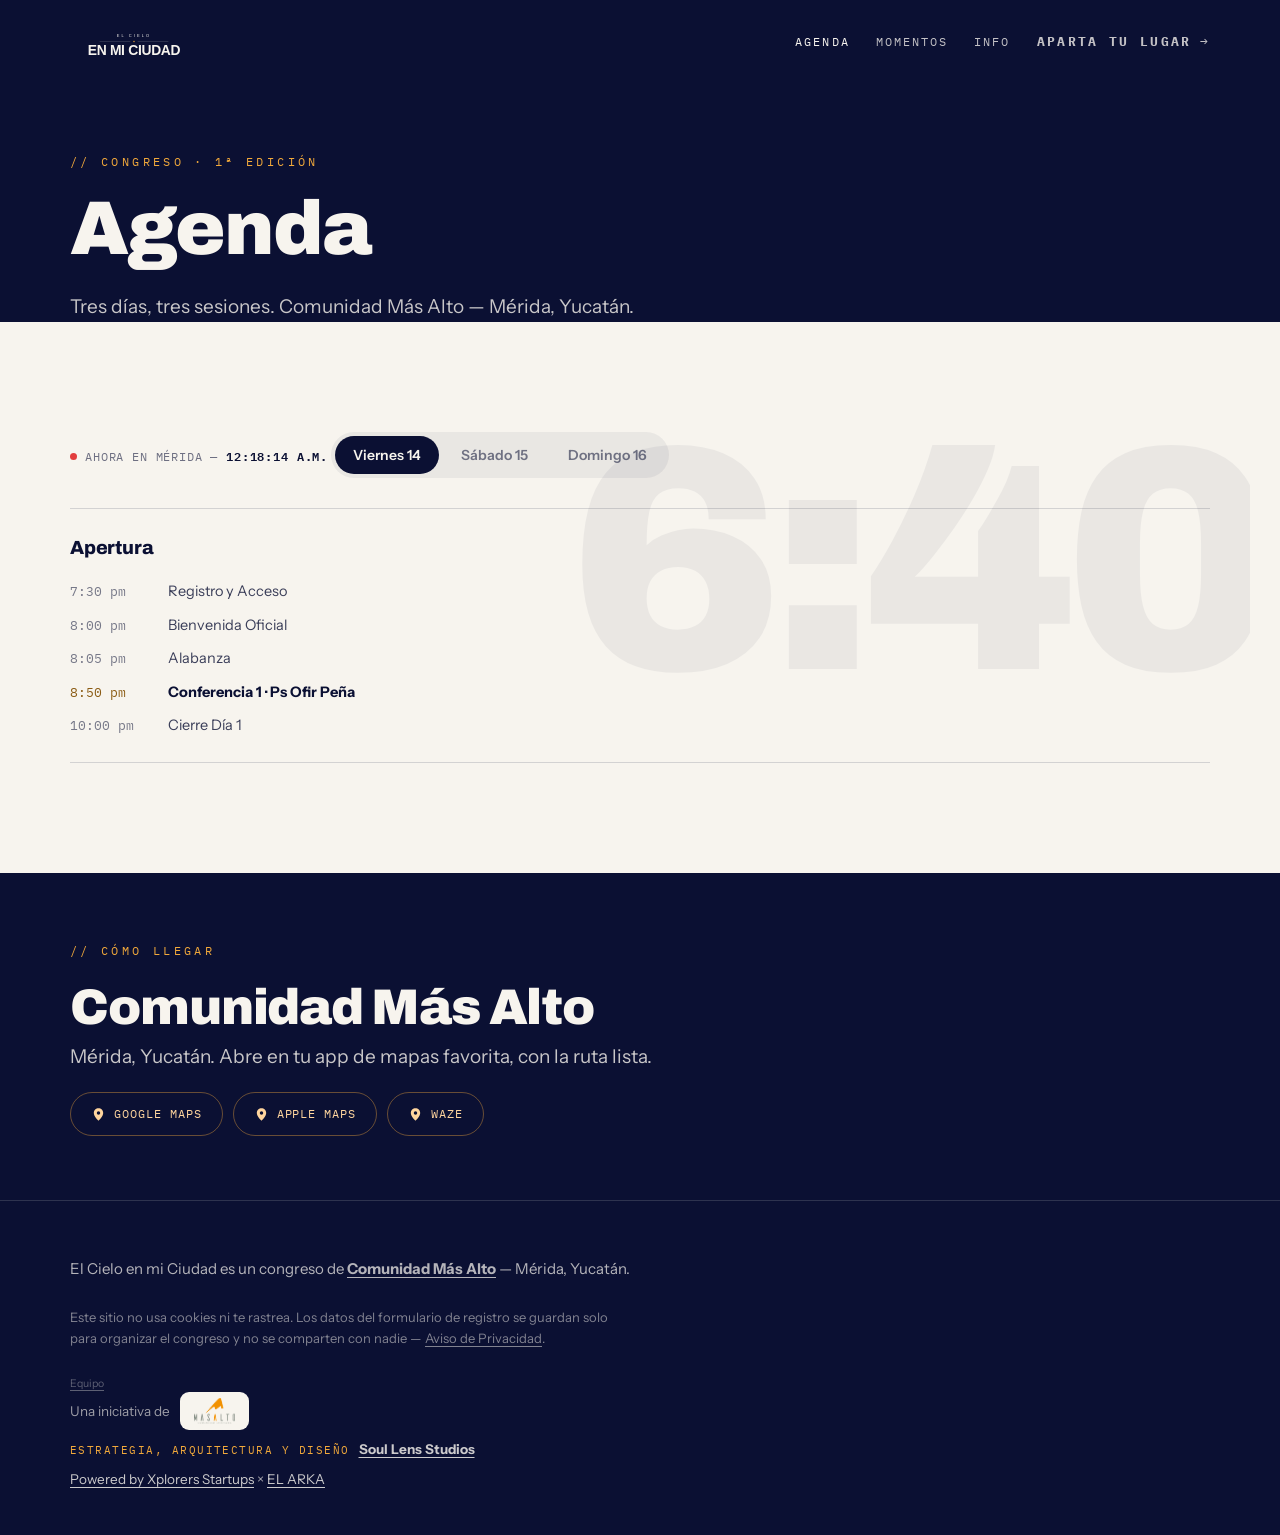
==== agenda.html @ c4571fd4 "Logo de Comunidad Más Alto: solo en el footer, una vez, más grande y sin texto redundante al lado (a" ====
<!doctype html>
<html lang="es">
<head>
  <meta charset="utf-8">
  <meta name="viewport" content="width=device-width, initial-scale=1">
  <title>Agenda — El Cielo en mi Ciudad · Comunidad Más Alto</title>
  <meta name="description" content="Programa completo del congreso: 14–16 de agosto de 2026, Comunidad Más Alto, Mérida, Yucatán.">
  <link rel="canonical" href="https://elcielo.comunidadmasalto.org/agenda.html">
  <meta name="theme-color" content="#0B1033">

  <meta property="og:type" content="website">
  <meta property="og:locale" content="es_MX">
  <meta property="og:site_name" content="El Cielo en mi Ciudad · Comunidad Más Alto">
  <meta property="og:title" content="Agenda — El Cielo en mi Ciudad">
  <meta property="og:description" content="Tres días, tres sesiones. 14–16 de agosto de 2026 · Comunidad Más Alto, Mérida, Yucatán.">
  <meta property="og:url" content="https://elcielo.comunidadmasalto.org/agenda.html">
  <meta property="og:image" content="https://elcielo.comunidadmasalto.org/assets/brand/og-cielo-2026.png">
  <meta property="og:image:width" content="1200">
  <meta property="og:image:height" content="630">
  <meta property="og:image:type" content="image/png">
  <meta property="og:image:alt" content="El Cielo en mi Ciudad — congreso. 14, 15 y 16 de agosto, Mérida, Yucatán.">
  <meta name="twitter:card" content="summary_large_image">

  <link rel="icon" href="assets/brand/favicon.svg" type="image/svg+xml">
  <link rel="icon" href="assets/brand/favicon-32.png" sizes="32x32">
  <link rel="apple-touch-icon" href="assets/brand/apple-touch-icon.png">
  <link rel="preconnect" href="https://fonts.googleapis.com">
  <link rel="preconnect" href="https://fonts.gstatic.com" crossorigin>
  <link href="https://fonts.googleapis.com/css2?family=Archivo:wght@800;900&family=Instrument+Sans:wght@400;500;600&family=IBM+Plex+Mono:wght@400;500&display=swap" rel="stylesheet">
  <link rel="stylesheet" href="assets/styles.css">
</head>
<body>
  <header class="top top-solid">
    <a class="top-logo" href="index.html" aria-label="El Cielo en mi Ciudad — inicio">
      <img src="assets/brand/logo-reducida-sin-descriptor.svg" alt="El Cielo en mi Ciudad">
    </a>
    <nav class="top-nav" aria-label="Navegación">
      <a href="agenda.html" aria-current="page">Agenda</a>
      <a href="momentos.html">Momentos</a>
      <a href="info.html">Info</a>
      <a class="lx-btn" href="index.html#registro" data-cta="nav">Aparta tu lugar</a>
    </nav>
  </header>

  <section class="lx-on-night page-head" aria-labelledby="agenda-t">
    <div class="lx-container">
      <span class="lx-kicker">// congreso · 1ª edición</span>
      <h1 id="agenda-t" class="lx-h1">Agenda</h1>
      <p class="lx-lead">Tres días, tres sesiones. Comunidad Más Alto — Mérida, Yucatán.</p>
    </div>
  </section>

  <section class="lx-on-bone" aria-label="Programa por día">
    <div class="lx-container lx-programa-wrap">
      <div class="lx-ghost" aria-hidden="true">6:40</div>

      <div class="lx-reloj-yuc" id="js-reloj" aria-live="polite">
        <span class="lx-reloj-punto" aria-hidden="true"></span>
        <span>Ahora en Mérida — <b id="js-reloj-hora">—:—</b></span>
      </div>

      <div class="lx-dias-tabs" role="tablist" aria-label="Elegir día">
        <button class="lx-dia-tab" id="js-tab-viernes" type="button" role="tab" aria-selected="true" aria-controls="js-panel-viernes" data-dia="viernes">
          Viernes 14<span class="lx-tab-vivo" id="js-tabvivo-viernes" hidden></span>
        </button>
        <button class="lx-dia-tab" id="js-tab-sabado" type="button" role="tab" aria-selected="false" aria-controls="js-panel-sabado" data-dia="sabado">
          Sábado 15<span class="lx-tab-vivo" id="js-tabvivo-sabado" hidden></span>
        </button>
        <button class="lx-dia-tab" id="js-tab-domingo" type="button" role="tab" aria-selected="false" aria-controls="js-panel-domingo" data-dia="domingo">
          Domingo 16<span class="lx-tab-vivo" id="js-tabvivo-domingo" hidden></span>
        </button>
      </div>

      <div class="lx-dia-panel" id="js-panel-viernes" data-dia-panel="viernes" role="tabpanel" aria-labelledby="js-tab-viernes">
        <div class="lx-bloque-dia">
          <div class="lx-bloque-head"><span class="lx-titulo">Apertura</span><span class="lx-clima" id="js-clima-viernes" hidden></span></div>
          <ul class="lx-itin">
            <li data-inicio="2026-08-14T19:30:00-06:00" data-fin="2026-08-14T20:00:00-06:00"><span class="lx-itin-hora">7:30 pm</span><span class="lx-itin-act">Registro y Acceso</span><span class="lx-en-vivo" hidden>en vivo</span></li>
            <li data-inicio="2026-08-14T20:00:00-06:00" data-fin="2026-08-14T20:05:00-06:00"><span class="lx-itin-hora">8:00 pm</span><span class="lx-itin-act">Bienvenida Oficial</span><span class="lx-en-vivo" hidden>en vivo</span></li>
            <li data-inicio="2026-08-14T20:05:00-06:00" data-fin="2026-08-14T20:50:00-06:00"><span class="lx-itin-hora">8:05 pm</span><span class="lx-itin-act">Alabanza</span><span class="lx-en-vivo" hidden>en vivo</span></li>
            <li class="is-conf" data-inicio="2026-08-14T20:50:00-06:00" data-fin="2026-08-14T22:00:00-06:00"><span class="lx-itin-hora">8:50 pm</span><span class="lx-itin-act">Conferencia 1 · Ps Ofir Peña</span><span class="lx-en-vivo" hidden>en vivo</span></li>
            <li data-inicio="2026-08-14T22:00:00-06:00" data-fin="2026-08-14T22:15:00-06:00"><span class="lx-itin-hora">10:00 pm</span><span class="lx-itin-act">Cierre Día 1</span><span class="lx-en-vivo" hidden>en vivo</span></li>
          </ul>
        </div>
      </div>

      <div class="lx-dia-panel" id="js-panel-sabado" data-dia-panel="sabado" role="tabpanel" aria-labelledby="js-tab-sabado" hidden>
        <div class="lx-bloque-dia">
          <div class="lx-bloque-head"><span class="lx-titulo">Sesión general</span><span class="lx-clima" id="js-clima-sabado" hidden></span></div>
          <ul class="lx-itin">
            <li data-inicio="2026-08-15T17:30:00-06:00" data-fin="2026-08-15T18:00:00-06:00"><span class="lx-itin-hora">5:30 pm</span><span class="lx-itin-act">Registro y Acceso</span><span class="lx-en-vivo" hidden>en vivo</span></li>
            <li data-inicio="2026-08-15T18:00:00-06:00" data-fin="2026-08-15T18:05:00-06:00"><span class="lx-itin-hora">6:00 pm</span><span class="lx-itin-act">Bienvenida</span><span class="lx-en-vivo" hidden>en vivo</span></li>
            <li data-inicio="2026-08-15T18:05:00-06:00" data-fin="2026-08-15T18:50:00-06:00"><span class="lx-itin-hora">6:05 pm</span><span class="lx-itin-act">Alabanza</span><span class="lx-en-vivo" hidden>en vivo</span></li>
            <li class="is-conf" data-inicio="2026-08-15T18:50:00-06:00" data-fin="2026-08-15T20:00:00-06:00"><span class="lx-itin-hora">6:50 pm</span><span class="lx-itin-act">Conferencia 2 · Ps Ofir Peña</span><span class="lx-en-vivo" hidden>en vivo</span></li>
            <li data-inicio="2026-08-15T20:00:00-06:00" data-fin="2026-08-15T20:15:00-06:00"><span class="lx-itin-hora">8:00 pm</span><span class="lx-itin-act">Cierre Día 2</span><span class="lx-en-vivo" hidden>en vivo</span></li>
          </ul>
        </div>
      </div>

      <div class="lx-dia-panel" id="js-panel-domingo" data-dia-panel="domingo" role="tabpanel" aria-labelledby="js-tab-domingo" hidden>
        <div class="lx-bloque-dia">
          <div class="lx-bloque-head"><span class="lx-titulo">Cierre — Reunión</span><span class="lx-clima" id="js-clima-domingo" hidden></span></div>
          <ul class="lx-itin">
            <li data-inicio="2026-08-16T10:30:00-06:00" data-fin="2026-08-16T11:00:00-06:00"><span class="lx-itin-hora">10:30 am</span><span class="lx-itin-act">Registro y Acceso</span><span class="lx-en-vivo" hidden>en vivo</span></li>
            <li data-inicio="2026-08-16T11:00:00-06:00" data-fin="2026-08-16T11:05:00-06:00"><span class="lx-itin-hora">11:00 am</span><span class="lx-itin-act">Bienvenida Oficial</span><span class="lx-en-vivo" hidden>en vivo</span></li>
            <li data-inicio="2026-08-16T11:05:00-06:00" data-fin="2026-08-16T11:50:00-06:00"><span class="lx-itin-hora">11:05 am</span><span class="lx-itin-act">Alabanza</span><span class="lx-en-vivo" hidden>en vivo</span></li>
            <li class="is-conf" data-inicio="2026-08-16T11:50:00-06:00" data-fin="2026-08-16T13:00:00-06:00"><span class="lx-itin-hora">11:50 am</span><span class="lx-itin-act">Conferencia 3 · Ps Ofir Peña</span><span class="lx-en-vivo" hidden>en vivo</span></li>
            <li data-inicio="2026-08-16T13:00:00-06:00" data-fin="2026-08-16T13:15:00-06:00"><span class="lx-itin-hora">1:00 pm</span><span class="lx-itin-act">Cierre Final</span><span class="lx-en-vivo" hidden>en vivo</span></li>
          </ul>
        </div>
      </div>
    </div>
  </section>

  <section class="lx-on-night" aria-label="Cómo llegar" style="padding-block:64px">
    <div class="lx-container">
      <span class="lx-kicker">// cómo llegar</span>
      <h2 class="lx-h2" style="margin-bottom:8px">Comunidad Más Alto</h2>
      <p class="lx-lead" style="margin-bottom:20px">Mérida, Yucatán. Abre en tu app de mapas favorita, con la ruta lista.</p>
      <div class="lx-mapas">
        <a class="lx-mapa-btn" href="https://www.google.com/maps/place/Comunidad+M%C3%A1s+Alto/@21.027526,-89.5794081,17z/data=!3m1!4b1!4m6!3m5!1s0x8f5677b06a7551c1:0xe9d4fba775ea49f6!8m2!3d21.027521!4d-89.5768332!16s%2Fg%2F11lryyxxhf" target="_blank" rel="noopener">
          <svg class="lx-mapa-ico" viewBox="0 0 24 24" fill="currentColor" aria-hidden="true"><path d="M12 2C7.86 2 4.5 5.36 4.5 9.5c0 5.5 7.5 12.5 7.5 12.5s7.5-7 7.5-12.5C19.5 5.36 16.14 2 12 2Zm0 10.25a2.75 2.75 0 1 1 0-5.5 2.75 2.75 0 0 1 0 5.5Z"/></svg>
          Google Maps
        </a>
        <a class="lx-mapa-btn" href="https://maps.apple.com/?ll=21.027521,-89.5768332&q=Comunidad%20M%C3%A1s%20Alto" target="_blank" rel="noopener">
          <svg class="lx-mapa-ico" viewBox="0 0 24 24" fill="currentColor" aria-hidden="true"><path d="M12 2C7.86 2 4.5 5.36 4.5 9.5c0 5.5 7.5 12.5 7.5 12.5s7.5-7 7.5-12.5C19.5 5.36 16.14 2 12 2Zm0 10.25a2.75 2.75 0 1 1 0-5.5 2.75 2.75 0 0 1 0 5.5Z"/></svg>
          Apple Maps
        </a>
        <a class="lx-mapa-btn" href="https://waze.com/ul?ll=21.027521,-89.5768332&navigate=yes" target="_blank" rel="noopener">
          <svg class="lx-mapa-ico" viewBox="0 0 24 24" fill="currentColor" aria-hidden="true"><path d="M12 2C7.86 2 4.5 5.36 4.5 9.5c0 5.5 7.5 12.5 7.5 12.5s7.5-7 7.5-12.5C19.5 5.36 16.14 2 12 2Zm0 10.25a2.75 2.75 0 1 1 0-5.5 2.75 2.75 0 0 1 0 5.5Z"/></svg>
          Waze
        </a>
      </div>
    </div>
  </section>

  <footer class="footer">
    <div class="lx-container">
      <p class="ministry">El Cielo en mi Ciudad es un congreso de <a href="https://comunidadmasalto.org/" target="_blank" rel="noopener"><strong>Comunidad Más Alto</strong></a> — Mérida, Yucatán.</p>
      <p class="privacy">Este sitio no usa cookies ni te rastrea. Los datos del formulario de registro se guardan solo para organizar el congreso y no se comparten con nadie — <a href="privacidad.html">Aviso de Privacidad</a>.</p>
      <p style="margin-top:8px;font-size:10.5px;opacity:.35"><a href="guion.html" style="color:inherit">Equipo</a></p>
      <div class="credits">
        <span class="lx-credit-cma">Una iniciativa de <a href="https://comunidadmasalto.org/" target="_blank" rel="noopener"><span class="lx-cma-chip"><img src="assets/brand/cma/masalto-logo-color.png" alt="Comunidad Más Alto"></span></a></span>
        <span><span class="design-label">Estrategia, Arquitectura y Diseño</span> <a href="https://soullensstudios.live/" target="_blank" rel="noopener"><strong>Soul Lens Studios</strong></a></span>
        <span><a href="https://xplorerstartups.ai/" target="_blank" rel="noopener">Powered by Xplorers Startups</a> × <a href="https://elarka.ong/" target="_blank" rel="noopener">EL ARKA</a></span>
      </div>
    </div>
  </footer>

  <script src="assets/config.js"></script>
  <script type="module" src="assets/main.js"></script>
  <script type="module" src="assets/agenda.js"></script>
</body>
</html>
---- assets/styles.css ----
/* ─────────────────────────────────────────────────────────────────────────────
   EL CIELO EN MI CIUDAD · sistema Amanecer v1.0 (Cielo Design System, 260801).
   Port estático 1:1 de la landing editorial aprobada (Ship #3 del motor):
   mismos tokens, misma composición, cero dependencias.
   noche #0B1033 · soporte #1A2158 · ámbar #F2A93B · realce #FFD59E ·
   ámbar-texto-sobre-claro #8A5A12 (AA) · hueso #F7F4EE.
   ───────────────────────────────────────────────────────────────────────────── */
:root {
  --lx-night: #0B1033;
  --lx-mid: #1A2158;
  --lx-amber: #F2A93B;
  --lx-amber-light: #FFD59E;
  --lx-amber-dark: #8A5A12;
  --lx-bone: #F7F4EE;
  --grad-hero: linear-gradient(180deg, #0B1033 0%, #1A2158 42%, #7B3E52 74%, #F2A93B 100%);

  --lx-border-dark: color-mix(in srgb, var(--lx-bone) 15%, transparent);
  --lx-border-dark-soft: color-mix(in srgb, var(--lx-bone) 8%, transparent);
  --lx-border-light: color-mix(in srgb, var(--lx-night) 15%, transparent);

  --font-display: "Archivo", system-ui, sans-serif;
  --font-body: "Instrument Sans", system-ui, sans-serif;
  --font-marker: "IBM Plex Mono", monospace;

  --r: 12px; --r-lg: 20px; --r-pill: 999px;
  --lx-ease: cubic-bezier(.22, 1, .36, 1);
  --lx-container: 1220px;
}

* { box-sizing: border-box; }
html { -webkit-text-size-adjust: 100%; scroll-behavior: smooth; }
body {
  margin: 0;
  background: var(--lx-night);
  color: var(--lx-bone);
  font-family: var(--font-body);
  font-size: 1rem;
  line-height: 1.62;
  -webkit-font-smoothing: antialiased;
  overflow-x: clip; /* la cifra fantasma se sale a propósito */
}
a { color: inherit; text-underline-offset: 3px; }
p { max-width: 60ch; margin: 0; }
img { max-width: 100%; }
:focus-visible { outline: 2px solid var(--lx-amber-light); outline-offset: 3px; border-radius: 6px; }
.tabular { font-variant-numeric: tabular-nums; font-feature-settings: "tnum" 1; }

.lx-container { max-width: var(--lx-container); margin-inline: auto; padding-inline: 40px; }
@media (max-width: 720px) { .lx-container { padding-inline: 22px; } }

section { position: relative; padding-block: 110px; }
@media (max-width: 720px) { section { padding-block: 72px; } }
.lx-on-night { background: var(--lx-night); }
.lx-on-mid { background: var(--lx-mid); }
.lx-on-bone { background: var(--lx-bone); color: var(--lx-night); }
.lx-on-grad { background: var(--grad-hero); color: var(--lx-bone); }
.lx-seam { height: 1px; background: var(--lx-border-dark); }

/* ── voz señal (kicker mono) — 3 niveles tipográficos por pieza, máximo ── */
.lx-kicker {
  display: inline-block; margin: 0 0 22px;
  font-family: var(--font-marker); font-size: 12px; letter-spacing: .28em;
  text-transform: uppercase; color: var(--lx-amber);
}
.lx-on-bone .lx-kicker { color: var(--lx-amber-dark); }

.lx-h1 {
  margin: 0 0 26px; font-family: var(--font-display); font-weight: 900;
  font-size: clamp(48px, 10vw, 108px); line-height: .95; letter-spacing: -.03em; text-wrap: balance;
}
.lx-h2 {
  margin: 0 0 20px; font-family: var(--font-display); font-weight: 900;
  font-size: clamp(30px, 4.6vw, 50px); line-height: 1.03; letter-spacing: -.022em; text-wrap: balance;
}
.lx-h3 {
  margin: 0; font-family: var(--font-display); font-weight: 800;
  font-size: clamp(19px, 2.2vw, 24px); line-height: 1.2; letter-spacing: -.01em;
}
.lx-lead { font-size: clamp(16.5px, 1.8vw, 19px); color: color-mix(in srgb, var(--lx-bone) 80%, transparent); max-width: 50ch; }
.lx-on-bone .lx-lead { color: color-mix(in srgb, var(--lx-night) 72%, transparent); }

/* ── llamados a la acción: link editorial, nunca botón-caja de plantilla ── */
.lx-btn {
  display: inline-flex; align-items: baseline; gap: 8px;
  padding: 2px 0; background: none; border: none; border-radius: 0;
  color: var(--lx-amber);
  font-family: var(--font-display); font-weight: 800; font-size: 16.5px; letter-spacing: -.005em;
  text-decoration: none; cursor: pointer;
  background-image: linear-gradient(var(--lx-amber), var(--lx-amber));
  background-position: 0 100%; background-repeat: no-repeat; background-size: 0% 1px;
  transition: background-size .3s var(--lx-ease), color .3s var(--lx-ease), gap .3s var(--lx-ease);
}
.lx-btn::after { content: "→"; font-weight: 400; transition: transform .3s var(--lx-ease); }
.lx-btn:hover { background-size: 100% 1px; gap: 12px; }
.lx-btn:hover::after { transform: translateX(2px); }
.lx-btn:active { opacity: .8; }
.lx-btn-ghost {
  color: color-mix(in srgb, var(--lx-bone) 82%, transparent);
  background-image: linear-gradient(var(--lx-bone), var(--lx-bone));
}
.lx-btn-ghost::after { content: none; }
.lx-btn-ghost:hover { color: var(--lx-bone); gap: 8px; }
.lx-on-bone .lx-btn-ghost { color: color-mix(in srgb, var(--lx-night) 78%, transparent); background-image: linear-gradient(var(--lx-night), var(--lx-night)); }
.lx-on-bone .lx-btn-ghost:hover { color: var(--lx-night); }

.lx-maplink {
  display: inline-flex; align-items: baseline; gap: 6px; margin-left: 4px;
  font-family: var(--font-marker); font-weight: 500; font-size: 12.5px; letter-spacing: .06em;
  color: var(--lx-amber-dark); text-decoration: none;
  background-image: linear-gradient(var(--lx-amber-dark), var(--lx-amber-dark));
  background-position: 0 100%; background-repeat: no-repeat; background-size: 0% 1px;
  transition: background-size .3s var(--lx-ease);
}
.lx-maplink:hover { background-size: 100% 1px; }

/* ── header de navegación (sitio multipágina estático) ── */
.top {
  position: absolute; top: 0; left: 0; right: 0; z-index: 10;
  display: flex; align-items: center; justify-content: space-between; gap: 18px;
  max-width: var(--lx-container); margin-inline: auto;
  padding: 22px 40px 0;
}
@media (max-width: 720px) { .top { padding: 18px 22px 0; } }
.top-logo img { height: 40px; width: auto; display: block; }
.top-nav { display: flex; align-items: center; gap: 26px; }
.top-nav a {
  font-family: var(--font-marker); font-size: 11.5px; letter-spacing: .18em;
  text-transform: uppercase; text-decoration: none;
  color: color-mix(in srgb, var(--lx-bone) 78%, transparent);
}
.top-nav a:hover, .top-nav a[aria-current="page"] { color: var(--lx-bone); }
.top-nav .lx-btn { font-size: 13px; }
@media (max-width: 720px) { .top-nav a:not(.lx-btn) { display: none; } }
.top-solid { position: static; padding-top: 22px; padding-bottom: 22px; background: var(--lx-night); }

/* ── HERO: cine sobre el gradiente Amanecer — el video entra cuando está listo,
   el gradiente es el primer fotograma. Cifra fantasma + horizonte con los datos. ── */
.lx-hero { padding-top: 150px; padding-bottom: 0; overflow: hidden; }
/* La congregación en adoración es el fondo REAL del hero: se ve siempre,
   con o sin movimiento reducido. El video es una capa de más encima —
   quien pidió menos movimiento pierde el adorno, nunca la imagen. */
.lx-hero-media {
  position: absolute; inset: 0; z-index: 0; pointer-events: none;
  /* Velo propio: la congregación entra como SILUETA, no como fotografía.
     Nadie debe quedar reconocible y el titular manda sobre la imagen.
     El encuadre corre a la izquierda para dejar fuera el equipo de foto. */
  background:
    linear-gradient(180deg,
      color-mix(in srgb, var(--lx-night) 74%, transparent) 0%,
      color-mix(in srgb, var(--lx-night) 60%, transparent) 42%,
      color-mix(in srgb, var(--lx-night) 68%, transparent) 72%,
      color-mix(in srgb, var(--lx-night) 88%, transparent) 100%),
    url("fotos/007-congregacion-en-adoracion.webp") 8% 42% / cover no-repeat;
}
.lx-hero-media video { opacity: 0; transition: opacity 1.8s var(--lx-ease); }
.lx-hero-media.lx-listo video { opacity: 1; }

/* Reutilizable: la congregación como textura de fondo — SIEMPRE en silueta,
   nunca rostro reconocible. Mismo archivo que el hero, otro recorte, para
   que "Aparta tu lugar" y el kiosko del countdown no se sientan huérfanos
   de imagen sobre índigo plano. El velo es más fuerte que el del hero
   porque aquí hay texto de conversión y, en el kiosko, cifras enormes que
   se leen a distancia — la foto es atmósfera, nunca puede competir. */
.lx-fondo-comunidad { position: relative; isolation: isolate; }
.lx-fondo-comunidad::before {
  content: ""; position: absolute; inset: 0; z-index: -1;
  background:
    linear-gradient(180deg,
      color-mix(in srgb, var(--lx-night) 88%, transparent) 0%,
      color-mix(in srgb, var(--lx-night) 80%, transparent) 45%,
      color-mix(in srgb, var(--lx-night) 90%, transparent) 100%),
    url("fotos/016-encuentro-al-aire-libre.webp") 50% 25% / cover no-repeat;
}
.lx-hero-media video { width: 100%; height: 100%; object-fit: cover; display: block; }
.lx-hero-media::after {
  content: ""; position: absolute; inset: 0;
  background:
    linear-gradient(180deg,
      color-mix(in srgb, var(--lx-night) 58%, transparent) 0%,
      color-mix(in srgb, var(--lx-night) 22%, transparent) 34%,
      color-mix(in srgb, var(--lx-night) 30%, transparent) 62%,
      color-mix(in srgb, var(--lx-night) 78%, transparent) 100%),
    linear-gradient(100deg, color-mix(in srgb, var(--lx-night) 42%, transparent), transparent 58%);
}
.lx-hero-inner { position: relative; z-index: 1; }
.lx-hero .lx-horizon { z-index: 1; }

/* la entrada — un amanecer: cada elemento aclara en su turno (CSS puro, sin JS) */
@keyframes lx-alba {
  from { opacity: 0; transform: translateY(16px); filter: blur(6px); }
  to { opacity: 1; transform: none; filter: blur(0); }
}
.lx-hero .lx-kicker { animation: lx-alba .9s var(--lx-ease) .15s both; }
.lx-hero .lx-t1 { animation: lx-alba 1s var(--lx-ease) .3s both; }
.lx-hero .lx-t2 { animation: lx-alba 1s var(--lx-ease) .46s both; }
.lx-hero .lx-lead { animation: lx-alba 1s var(--lx-ease) .64s both; }
.lx-hero .lx-cta-row { animation: lx-alba 1s var(--lx-ease) .8s both; }
@keyframes lx-ghost-alba { from { opacity: 0; } to { opacity: .055; } }
@keyframes lx-ghost-deriva { from { transform: translateY(0); } to { transform: translateY(-16px); } }
.lx-hero .lx-ghost {
  animation:
    lx-ghost-alba 2.4s var(--lx-ease) .5s both,
    lx-ghost-deriva 26s ease-in-out 3s infinite alternate;
}
@keyframes lx-linea { from { transform: scaleX(0); } to { transform: scaleX(1); } }
.lx-hero .lx-line { transform-origin: left; animation: lx-linea 1.5s var(--lx-ease) .95s both; }
.lx-hero .lx-pt { animation: lx-alba .9s var(--lx-ease) both; }
.lx-hero .lx-pt:nth-child(1) { animation-delay: 1.2s; }
.lx-hero .lx-pt:nth-child(2) { animation-delay: 1.36s; }
.lx-hero .lx-pt:nth-child(3) { animation-delay: 1.52s; }
.lx-hero .lx-pt::before { animation-delay: 1.5s; }
.lx-hero .lx-pt:nth-child(2)::before { animation-delay: 1.66s; }
.lx-hero .lx-pt:nth-child(3)::before { animation-delay: 1.82s; }
.lx-ghost {
  position: absolute; right: -2vw; top: -4vw; z-index: 0;
  font-family: var(--font-display); font-weight: 900;
  font-size: clamp(180px, 32vw, 460px); line-height: 1; letter-spacing: -.04em;
  color: var(--lx-bone); opacity: .055; pointer-events: none; user-select: none;
}
.lx-hero .lx-h1, .lx-hero .lx-lead, .lx-hero .lx-cta-row, .lx-hero .lx-kicker { position: relative; z-index: 1; }
.lx-t1 { display: block; color: var(--lx-bone); }
.lx-t2 { display: block; color: var(--lx-amber-light); }
.lx-hero .lx-lead { margin-bottom: 64px; }
.lx-cta-row { display: flex; gap: 16px; flex-wrap: wrap; margin-bottom: 56px; }

.lx-horizon { position: relative; padding-bottom: 64px; }
.lx-horizon .lx-line { height: 1px; background: var(--lx-border-dark); }
.lx-horizon .lx-pts { display: grid; grid-template-columns: repeat(3, 1fr); position: relative; top: -1px; margin: 0; }
.lx-horizon .lx-pt { position: relative; padding-top: 22px; }
.lx-horizon .lx-pt::before {
  content: ""; position: absolute; top: -4px; left: 0; width: 9px; height: 9px; border-radius: 50%;
  background: var(--lx-amber);
  animation: lx-nodo 3800ms var(--lx-ease) 1;
}
.lx-horizon .lx-pt:nth-child(2)::before { animation-delay: 160ms; }
.lx-horizon .lx-pt:nth-child(3)::before { animation-delay: 320ms; }
@keyframes lx-nodo {
  0% { box-shadow: 0 0 0 0 color-mix(in srgb, var(--lx-amber) 45%, transparent); }
  50% { box-shadow: 0 0 0 14px transparent; }
  100% { box-shadow: 0 0 0 0 transparent; }
}
.lx-horizon .lx-l {
  display: block; margin-bottom: 6px;
  font-family: var(--font-marker); font-size: 10.5px; letter-spacing: .18em; text-transform: uppercase;
  color: color-mix(in srgb, var(--lx-bone) 62%, transparent);
}
.lx-horizon .lx-v {
  margin: 0; font-family: var(--font-display); font-weight: 800;
  font-size: clamp(17px, 2vw, 22px); letter-spacing: -.01em; color: var(--lx-bone);
}
@media (max-width: 640px) { .lx-horizon .lx-pts { grid-template-columns: 1fr; gap: 26px; } }

/* ── EJES: un horizonte, tres nodos — trayectoria, no tarjetas ── */
.lx-ejes-rail { position: relative; margin-top: 64px; }
.lx-ejes-rail .lx-spine { position: absolute; top: 0; left: 0; right: 0; height: 1px; background: var(--lx-border-dark); }
.lx-ejes-grid { display: grid; grid-template-columns: repeat(3, 1fr); gap: 48px; position: relative; }
.lx-eje { position: relative; padding-top: 30px; }
.lx-eje::before { content: ""; position: absolute; top: -4px; left: 0; width: 9px; height: 9px; border-radius: 50%; background: var(--lx-amber); }
.lx-eje .lx-n {
  display: block; margin-bottom: 16px;
  font-family: var(--font-marker); font-size: 11.5px; letter-spacing: .22em; text-transform: uppercase; color: var(--lx-amber);
}
.lx-eje .lx-h3 { margin-bottom: 12px; }
@media (max-width: 860px) {
  .lx-ejes-grid { grid-template-columns: 1fr; gap: 0; }
  .lx-ejes-rail .lx-spine { top: 0; bottom: 0; left: 0; width: 1px; height: auto; right: auto; }
  .lx-eje { padding: 0 0 40px 28px; }
  .lx-eje::before { top: 6px; left: -4px; }
}

/* ── VOCES: spread editorial — una foto real, dos voces ── */
.lx-voces {
  display: grid; grid-template-columns: .86fr 1.14fr; align-items: stretch;
  margin-top: 56px; border: 1px solid var(--lx-border-dark-soft); border-radius: var(--r-lg); overflow: hidden;
}
.lx-voces-photo { position: relative; min-height: 460px; background: var(--lx-mid); }
.lx-voces-photo img { position: absolute; inset: 0; width: 100%; height: 100%; object-fit: cover; object-position: 50% 22%; }
/* Dos fotos reales, una por ponente — mismo marco, sin fingir que es una sola sesión */
.lx-voces-duo { position: absolute; inset: 0; display: flex; }
.lx-voces-duo-item { flex: 1; position: relative; overflow: hidden; }
.lx-voces-duo-item:first-child { border-right: 1px solid color-mix(in srgb, var(--lx-bone) 14%, transparent); }
.lx-voces-duo-item img { position: absolute; inset: 0; width: 100%; height: 100%; object-fit: cover; object-position: 50% 12%; }
.lx-voces-photo .lx-tint {
  position: absolute; inset: 0;
  background:
    linear-gradient(180deg, color-mix(in srgb, var(--lx-night) 5%, transparent) 0%, color-mix(in srgb, var(--lx-night) 55%, transparent) 100%),
    linear-gradient(100deg, color-mix(in srgb, var(--lx-night) 35%, transparent), transparent 45%);
}
.lx-voces-copy { padding: 52px 48px; display: flex; flex-direction: column; justify-content: center; gap: 34px; }
.lx-voz { border-top: 1px solid var(--lx-border-dark); padding-top: 30px; }
.lx-voz:first-child { border-top: none; padding-top: 0; }
.lx-voz .lx-h3 { font-size: clamp(24px, 2.6vw, 32px); margin-bottom: 6px; }
.lx-voz .lx-rol {
  display: block; margin-bottom: 14px;
  font-family: var(--font-marker); font-size: 11px; letter-spacing: .14em; text-transform: uppercase; color: var(--lx-amber-light);
}
@media (max-width: 860px) {
  .lx-voces { grid-template-columns: 1fr; }
  .lx-voces-photo { min-height: 340px; }
  .lx-voces-copy { padding: 36px 28px; }
}

/* ── PROGRAMA sobre hueso, cifra fantasma de textura ── */
/* La cifra fantasma sobresale 14px a la derecha a propósito; sin recorte
   eso abre scroll lateral en el teléfono. `clip` la corta sin crear
   contenedor de scroll (a diferencia de `hidden`). */
.lx-programa-wrap { position: relative; overflow-x: clip; }
.lx-programa-wrap .lx-ghost { top: -30px; right: -14px; font-size: clamp(140px, 26vw, 320px); color: var(--lx-night); opacity: .05; }
.lx-programa-wrap > *:not(.lx-ghost) { position: relative; z-index: 1; }
.lx-bloques { margin-top: 44px; }
.lx-bloque {
  display: grid; grid-template-columns: 150px 1fr auto; gap: 20px; align-items: baseline;
  padding: 24px 0; border-top: 1px solid var(--lx-border-light);
}
.lx-bloque:last-child { border-bottom: 1px solid var(--lx-border-light); }
.lx-bloque .lx-dia { font-family: var(--font-marker); font-size: 11px; letter-spacing: .14em; text-transform: uppercase; color: var(--lx-amber-dark); }
.lx-bloque .lx-titulo { font-family: var(--font-display); font-weight: 800; font-size: 19px; letter-spacing: -.01em; }
.lx-bloque .lx-pend {
  margin-left: 10px; vertical-align: 2px;
  font-family: var(--font-marker); font-size: 10px; letter-spacing: .1em; text-transform: uppercase;
  color: var(--lx-amber-dark); border: 1px solid color-mix(in srgb, var(--lx-amber-dark) 50%, transparent);
  border-radius: 4px; padding: 2px 7px; white-space: nowrap;
}
.lx-bloque .lx-hora { font-family: var(--font-marker); font-size: 12.5px; color: color-mix(in srgb, var(--lx-night) 64%, transparent); text-align: right; white-space: nowrap; }
.lx-bloque .lx-hora .lx-cierra { display: block; margin-top: 4px; color: color-mix(in srgb, var(--lx-night) 45%, transparent); }
/* Qué pasa dentro del bloque — sin minutaje: el guion de cabina no es público */
.lx-bloque .lx-detalle {
  margin-top: 7px; font-size: 14.5px; line-height: 1.5;
  color: color-mix(in srgb, var(--lx-night) 68%, transparent); max-width: 46ch;
}
@media (max-width: 640px) {
  .lx-bloque { grid-template-columns: 1fr; gap: 6px; }
  .lx-bloque .lx-hora { text-align: left; white-space: normal; }
  .lx-bloque .lx-hora .lx-cierra { display: inline; margin-top: 0; }
  .lx-bloque .lx-hora .lx-cierra::before { content: " · "; }
}

/* ── Itinerario público por día — mismo detalle del volante oficial,
   nunca el minutaje de cabina (eso vive solo en guion.html) ── */
.lx-bloque-dia { padding: 24px 0; border-top: 1px solid var(--lx-border-light); }
.lx-bloque-dia:last-child { border-bottom: 1px solid var(--lx-border-light); }
.lx-bloque-head { display: flex; align-items: baseline; gap: 14px; flex-wrap: wrap; margin-bottom: 16px; }
.lx-clima {
  display: inline-flex; align-items: baseline; gap: 5px;
  font-family: var(--font-marker); font-size: 12.5px;
  color: color-mix(in srgb, var(--lx-night) 58%, transparent);
}
.lx-clima[hidden] { display: none; }
.lx-clima b { font-weight: 600; color: var(--lx-night); font-variant-numeric: tabular-nums; }
.lx-bloque-head .lx-dia { font-family: var(--font-marker); font-size: 11px; letter-spacing: .14em; text-transform: uppercase; color: var(--lx-amber-dark); }
.lx-bloque-head .lx-titulo { font-family: var(--font-display); font-weight: 800; font-size: 19px; letter-spacing: -.01em; }
.lx-itin { list-style: none; margin: 0; padding: 0; display: flex; flex-direction: column; gap: 10px; }
.lx-itin li { display: grid; grid-template-columns: 84px 1fr auto; gap: 14px; align-items: baseline; }
.lx-itin-hora { font-family: var(--font-marker); font-size: 12.5px; color: color-mix(in srgb, var(--lx-night) 55%, transparent); white-space: nowrap; }
.lx-itin-act { font-size: 14.5px; color: color-mix(in srgb, var(--lx-night) 80%, transparent); }
.lx-itin li.is-conf .lx-itin-act { font-weight: 700; color: var(--lx-night); }
.lx-itin li.is-conf .lx-itin-hora { color: var(--lx-amber-dark); }
@media (max-width: 640px) {
  .lx-itin li { grid-template-columns: 68px 1fr; }
  .lx-en-vivo { grid-column: 1 / -1; margin: 4px 0 0; }
}

/* ── Reloj de Mérida en vivo — el punto pulsa siempre, no solo "en vivo" ── */
.lx-reloj-yuc {
  display: inline-flex; align-items: center; gap: 8px; margin-bottom: 26px;
  font-family: var(--font-marker); font-size: 12px; letter-spacing: .07em; text-transform: uppercase;
  color: color-mix(in srgb, var(--lx-night) 58%, transparent);
}
.lx-reloj-yuc b { font-variant-numeric: tabular-nums; color: var(--lx-night); font-weight: 600; }
.lx-reloj-punto, .lx-en-vivo::before, .lx-tab-vivo {
  background: #E23D3D; border-radius: 50%; flex: none;
}
.lx-reloj-punto { width: 7px; height: 7px; animation: lx-pulso 2s infinite; }
@keyframes lx-pulso {
  0% { box-shadow: 0 0 0 0 rgba(226, 61, 61, .45); }
  70% { box-shadow: 0 0 0 7px rgba(226, 61, 61, 0); }
  100% { box-shadow: 0 0 0 0 rgba(226, 61, 61, 0); }
}

/* ── Tabs de día — segmented control, como un selector nativo de app ── */
.lx-dias-tabs {
  display: inline-flex; gap: 4px; padding: 4px; margin-bottom: 30px;
  background: color-mix(in srgb, var(--lx-night) 6%, transparent); border-radius: var(--r-pill);
  max-width: 100%; overflow-x: auto;
}
.lx-dia-tab {
  border: 0; background: transparent; cursor: pointer; white-space: nowrap;
  display: inline-flex; align-items: center; gap: 7px;
  padding: 10px 18px; border-radius: var(--r-pill);
  font-family: var(--font-body); font-weight: 600; font-size: 14px;
  color: color-mix(in srgb, var(--lx-night) 55%, transparent);
  transition: background .2s ease, color .2s ease;
}
.lx-dia-tab[aria-selected="true"] { background: var(--lx-night); color: var(--lx-bone); }
.lx-tab-vivo { width: 7px; height: 7px; animation: lx-pulso 2s infinite; }
@media (max-width: 520px) { .lx-dia-tab { padding: 9px 14px; font-size: 13.5px; } }

/* ── Panel del día — fade suave al cambiar de tab ── */
.lx-dia-panel { animation: lx-panel-in .28s ease; }
@keyframes lx-panel-in { from { opacity: 0; transform: translateY(5px); } to { opacity: 1; transform: none; } }

/* ── Fila "en vivo" — se nota sin gritar: filo rojo + insignia con punto pulsando ── */
.lx-itin li.is-vivo { position: relative; padding-left: 14px; margin-left: -14px; }
.lx-itin li.is-vivo::before {
  content: ""; position: absolute; left: -14px; top: 1px; bottom: 1px; width: 3px;
  background: #E23D3D; border-radius: 2px;
}
.lx-en-vivo {
  display: inline-flex; align-items: center; gap: 5px;
  font-family: var(--font-marker); font-size: 9.5px; letter-spacing: .12em; text-transform: uppercase;
  color: #C22E2E; background: color-mix(in srgb, #E23D3D 13%, transparent);
  border-radius: 5px; padding: 3px 8px;
}
.lx-en-vivo[hidden] { display: none; }
.lx-en-vivo::before { content: ""; width: 5px; height: 5px; animation: lx-pulso 2s infinite; }

/* ── Cómo llegar — pastillas neutras, un solo ícono, sin colores de marca ajena ── */
.lx-mapas { display: flex; flex-wrap: wrap; gap: 10px; }
.lx-mapa-btn {
  display: inline-flex; align-items: center; gap: 8px; padding: 11px 20px;
  border: 1px solid color-mix(in srgb, var(--lx-amber) 40%, transparent); border-radius: var(--r-pill);
  font-family: var(--font-marker); font-size: 12px; letter-spacing: .08em; text-transform: uppercase;
  color: var(--lx-amber-light); text-decoration: none;
  transition: background .2s ease, border-color .2s ease;
}
.lx-mapa-btn:hover { background: color-mix(in srgb, var(--lx-amber) 12%, transparent); border-color: var(--lx-amber); }
.lx-mapa-ico { width: 15px; height: 15px; flex: none; }

/* ── Marca real de Comunidad Más Alto (naranja + gris) — un solo lugar,
   el footer, y ahí que se vea bien: placa hueso propia (su naranja
   choca con el ámbar del congreso puesto directo sobre índigo), tamaño
   generoso, nada apretado contra el texto. ── */
.lx-credit-cma { display: inline-flex; align-items: center; gap: 10px; flex-wrap: wrap; }
.lx-cma-chip {
  display: inline-flex; align-items: center;
  padding: 6px 14px; border-radius: 9px; background: var(--lx-bone);
}
.lx-cma-chip img { display: block; height: 26px; width: auto; }

/* ── CONVOCA / LÍMITES: listas tipográficas puras, sin chips ── */
.lx-convoca-grid { display: grid; grid-template-columns: 1fr 1fr; gap: 64px; }
.lx-convoca-grid .lx-h2 { font-size: clamp(25px, 3.4vw, 34px); }
.lx-lista { margin-top: 8px; }
.lx-item { display: grid; grid-template-columns: 34px 1fr; gap: 14px; padding: 16px 0; border-top: 1px solid var(--lx-border-dark); }
.lx-item:last-child { border-bottom: 1px solid var(--lx-border-dark); }
.lx-item .lx-num { font-family: var(--font-marker); font-size: 12px; color: var(--lx-amber); padding-top: 2px; }
.lx-item .lx-no { font-family: var(--font-marker); font-size: 12px; letter-spacing: .06em; color: var(--lx-amber-light); padding-top: 2px; }
.lx-item .lx-lead { max-width: none; }
@media (max-width: 860px) { .lx-convoca-grid { grid-template-columns: 1fr; gap: 40px; } }

/* ── COMUNIDAD: fotografía documental real, velo índigo (nunca negro) ── */
.lx-comunidad-grid { display: grid; grid-template-columns: repeat(3, 1fr); gap: 14px; margin-top: 48px; }
.lx-foto { position: relative; aspect-ratio: 4 / 5; border-radius: var(--r); overflow: hidden; background: var(--lx-mid); margin: 0; }
.lx-foto img { position: absolute; inset: 0; width: 100%; height: 100%; object-fit: cover; }
.lx-foto::after { content: ""; position: absolute; inset: 0; background: linear-gradient(180deg, transparent 40%, color-mix(in srgb, var(--lx-night) 55%, transparent) 100%); }
@media (max-width: 720px) {
  .lx-comunidad-grid { grid-template-columns: 1fr; }
  .lx-foto { aspect-ratio: 4 / 3; }
  /* el recorte 4:3 deja caras arriba de la ventana visible — ancla hacia arriba */
  .lx-foto img { object-position: 50% 10%; }
}
.lx-comunidad-cta {
  display: inline-flex; align-items: center; gap: 8px; margin-top: 34px;
  font-family: var(--font-marker); font-size: 12px; letter-spacing: .18em; text-transform: uppercase;
  color: var(--lx-amber-light); text-decoration: none; border-bottom: 1px solid var(--lx-border-dark); padding-bottom: 6px;
}
.lx-comunidad-cta:hover { color: var(--lx-amber-light); border-color: var(--lx-amber); }

/* ── PASTORES: la familia que pastorea CMA — dos retratos, sin genérico de tarjeta ── */
.lx-pastores-grid { display: grid; grid-template-columns: repeat(2, 1fr); gap: 40px; max-width: 620px; margin-top: 48px; }
.lx-pastor-card { display: flex; flex-direction: column; gap: 16px; }
.lx-pastor-foto { position: relative; aspect-ratio: 4 / 5; border-radius: var(--r-lg); overflow: hidden; background: var(--lx-mid); }
.lx-pastor-foto img { position: absolute; inset: 0; width: 100%; height: 100%; object-fit: cover; object-position: 50% 18%; }
.lx-pastor-foto::after { content: ""; position: absolute; inset: 0; box-shadow: inset 0 0 0 1px var(--lx-border-dark-soft); border-radius: inherit; }
@media (max-width: 560px) { .lx-pastores-grid { grid-template-columns: 1fr 1fr; gap: 18px; } }

/* ── REGISTRO: sin backend — un solo canal, WhatsApp, silencio alrededor ── */
.lx-registro-grid { display: grid; grid-template-columns: 1fr 1fr; gap: 64px; align-items: start; }
@media (max-width: 860px) { .lx-registro-grid { grid-template-columns: 1fr; gap: 40px; } }
.lx-registro-canal { border-top: 1px solid var(--lx-border-dark); padding-top: 26px; }
.lx-registro-canal .lx-h3 { color: var(--lx-amber-light); margin-bottom: 10px; }
.lx-registro-canal .lx-btn { margin-top: 22px; }
.lx-registro-nota { margin-top: 18px; font-size: 13px; color: color-mix(in srgb, var(--lx-bone) 56%, transparent); }

/* ── FORMULARIO DE REGISTRO ──────────────────────────────────────────
   Nueve de cada diez lo llenan del teléfono, y mucha de esta comunidad
   pasa de los sesenta. De ahí las tres reglas que mandan aquí:
   · 17px en los campos — por debajo de 16 iOS hace zoom al enfocar y
     descoloca la página, que es donde se abandona un formulario;
   · etiqueta siempre visible, nunca solo placeholder, que desaparece
     al escribir y deja a la persona sin saber qué iba en el campo;
   · área de toque de 56px, muy por encima del mínimo de 44.          */
.lx-form { margin-top: 26px; }
.lx-campo { margin-bottom: 18px; }
.lx-campo label {
  display: block; margin-bottom: 7px;
  font-size: 15px; font-weight: 600; color: var(--lx-bone);
}
.lx-campo .lx-ayuda {
  display: block; margin-top: 6px; font-size: 14px;
  color: color-mix(in srgb, var(--lx-bone) 58%, transparent);
}
.lx-form input[type="text"],
.lx-form input[type="email"],
.lx-form input[type="tel"] {
  width: 100%; min-height: 56px; padding: 15px 16px;
  font-family: var(--font-body); font-size: 17px; line-height: 1.4;
  color: var(--lx-bone); background: color-mix(in srgb, var(--lx-night) 55%, transparent);
  border: 1px solid var(--lx-border-dark); border-radius: var(--r);
  transition: border-color .2s var(--lx-ease), background .2s var(--lx-ease);
}
.lx-form input::placeholder { color: color-mix(in srgb, var(--lx-bone) 34%, transparent); }
.lx-form input:hover { border-color: color-mix(in srgb, var(--lx-bone) 28%, transparent); }
.lx-form input:focus {
  outline: 2px solid var(--lx-amber); outline-offset: 2px;
  border-color: transparent; background: color-mix(in srgb, var(--lx-night) 75%, transparent);
}
/* El error se anuncia con texto, no solo con color: quien no distingue
   el rojo tiene que enterarse igual. */
.lx-campo.lx-mal input { border-color: #FF9A8E; }
.lx-error {
  display: none; margin-top: 7px; font-size: 14.5px; color: #FF9A8E; font-weight: 500;
}
.lx-campo.lx-mal .lx-error { display: block; }

/* Trampa para robots: fuera de pantalla pero no display:none, porque
   los que rellenan solos ignoran lo que está oculto del todo. */
.lx-trampa {
  position: absolute; left: -9999px; width: 1px; height: 1px;
  overflow: hidden; opacity: 0;
}

.lx-form-envia {
  width: 100%; min-height: 60px; margin-top: 6px;
  display: inline-flex; align-items: center; justify-content: center; gap: 10px;
  font-family: var(--font-body); font-size: 18px; font-weight: 700;
  color: #3A2408; background: var(--lx-amber);
  border: 0; border-radius: var(--r-pill); cursor: pointer;
  transition: transform .2s var(--lx-ease), background .2s var(--lx-ease);
}
.lx-form-envia:hover { background: var(--lx-amber-light); transform: translateY(-2px); }
.lx-form-envia:active { transform: scale(.99); }
.lx-form-envia[disabled] { opacity: .6; cursor: default; transform: none; }

/* El premio se nombra antes de pedir un solo dato: la razón para dar
   el teléfono tiene que llegar primero que la casilla. */
.lx-premio {
  display: flex; gap: 12px; align-items: flex-start;
  margin: 22px 0 4px; padding: 16px 18px;
  border: 1px solid color-mix(in srgb, var(--lx-amber) 38%, transparent);
  border-radius: var(--r); background: color-mix(in srgb, var(--lx-amber) 9%, transparent);
}
.lx-premio-ico { flex: 0 0 auto; font-size: 20px; line-height: 1.3 }
.lx-premio p { margin: 0; font-size: 15.5px; line-height: 1.5; color: var(--lx-bone); }
.lx-premio strong { color: var(--lx-amber-light); }

/* Confirmación: el folio es la prueba de que quedó, y lo primero que
   pedirán en la puerta. Por eso es lo más grande de la pantalla. */
.lx-listo { text-align: center; padding: 8px 0 4px; }
.lx-listo-ico {
  width: 66px; height: 66px; margin: 0 auto 16px; border-radius: 50%;
  display: grid; place-items: center; font-size: 32px;
  background: color-mix(in srgb, var(--lx-amber) 16%, transparent);
  border: 2px solid var(--lx-amber);
}
.lx-listo h3 {
  font-family: var(--font-display); font-weight: 800;
  font-size: clamp(23px, 5vw, 30px); letter-spacing: -.02em; margin: 0 0 10px;
}
.lx-listo p { margin: 0 auto 18px; font-size: 16.5px; max-width: 42ch; }
.lx-folio-caja {
  display: inline-block; padding: 14px 26px; border-radius: var(--r);
  background: color-mix(in srgb, var(--lx-night) 70%, transparent);
  border: 1px dashed color-mix(in srgb, var(--lx-amber) 55%, transparent);
}
.lx-folio-caja span {
  display: block; font-family: var(--font-marker); font-size: 12px;
  letter-spacing: .2em; text-transform: uppercase; color: var(--lx-amber);
  margin-bottom: 5px;
}
.lx-folio-caja b {
  font-family: var(--font-display); font-weight: 800; font-size: 30px;
  letter-spacing: .01em; font-variant-numeric: tabular-nums;
}

/* ── El nombre, en grande — el momento es de la persona, no del folio ── */
.lx-listo-nombre {
  font-family: var(--font-display); font-weight: 900; text-transform: uppercase;
  font-size: clamp(26px, 6.5vw, 40px); letter-spacing: -.01em; line-height: 1.05;
  margin: 4px 0 16px; color: var(--lx-amber);
}
.lx-listo-copy { margin: 0 auto 18px; font-size: 16px; max-width: 40ch; }
.lx-listo-captura {
  margin: 18px auto 0; font-size: 13.5px; max-width: 38ch;
  color: color-mix(in srgb, var(--lx-bone) 62%, transparent);
}

/* ── La rifa como experiencia, no como una línea con un emoji ── */
.lx-rifa-card {
  position: relative; overflow: hidden; margin: 20px auto 0; max-width: 380px;
  display: flex; align-items: center; gap: 16px; text-align: left;
  padding: 18px 20px; border-radius: var(--r-lg);
  background: linear-gradient(135deg, color-mix(in srgb, var(--lx-amber) 22%, transparent), color-mix(in srgb, var(--lx-amber-light) 8%, transparent));
  border: 1px solid color-mix(in srgb, var(--lx-amber) 48%, transparent);
}
.lx-rifa-ico { font-size: 32px; flex: none; animation: lx-rifa-tilt 2.6s ease-in-out infinite; }
@keyframes lx-rifa-tilt {
  0%, 100% { transform: translateY(0) rotate(0deg); }
  50% { transform: translateY(-3px) rotate(-7deg); }
}
.lx-rifa-copy { display: flex; flex-direction: column; gap: 2px; }
.lx-rifa-copy b { font-family: var(--font-display); font-weight: 800; font-size: 15.5px; }
.lx-rifa-copy span { font-size: 12.5px; color: color-mix(in srgb, var(--lx-bone) 78%, transparent); }

/* ── Cómo llegar, ya en la confirmación — el siguiente paso natural ── */
.lx-listo-mapas { margin-top: 26px; }
.lx-listo-mapas-t {
  display: block; margin-bottom: 10px;
  font-family: var(--font-marker); font-size: 11px; letter-spacing: .12em; text-transform: uppercase;
  color: color-mix(in srgb, var(--lx-bone) 55%, transparent);
}
.lx-listo-mapas .lx-mapas { justify-content: center; }

/* ── Generando el folio — efecto "labor illusion": ver el trabajo pasar
   aumenta el valor percibido del resultado (Kayak, TurboTax). El texto
   avanza en pasos aunque la respuesta real ya haya llegado antes. ── */
.lx-generando { text-align: center; padding: 20px 0 4px; }
.lx-generando-spinner { display: flex; justify-content: center; gap: 9px; margin-bottom: 22px; }
.lx-generando-spinner span {
  width: 10px; height: 10px; border-radius: 50%; background: var(--lx-amber);
  animation: lx-generando-bounce 1.1s ease-in-out infinite;
}
.lx-generando-spinner span:nth-child(2) { animation-delay: .15s; }
.lx-generando-spinner span:nth-child(3) { animation-delay: .3s; }
@keyframes lx-generando-bounce {
  0%, 80%, 100% { transform: scale(.6); opacity: .45; }
  40% { transform: scale(1); opacity: 1; }
}
.lx-generando-texto {
  font-family: var(--font-marker); font-size: 12.5px; letter-spacing: .1em; text-transform: uppercase;
  color: var(--lx-bone); margin: 0 0 18px; min-height: 16px;
}
.lx-generando-barra {
  height: 4px; border-radius: 2px; max-width: 280px; margin: 0 auto;
  background: color-mix(in srgb, var(--lx-bone) 18%, transparent); overflow: hidden;
}
.lx-generando-fill { height: 100%; width: 0%; background: var(--lx-amber); border-radius: 2px; transition: width .5s ease; }
@media (max-width: 640px) {
  .lx-form input[type="text"],
  .lx-form input[type="email"],
  .lx-form input[type="tel"] { font-size: 17px; }   /* nunca bajar de 16 */
}

/* ── cuenta regresiva en vivo (compacta, dentro de Registro) ── */
.lx-cuenta-mini { display: flex; gap: 28px; margin-top: 30px; }
.lx-cuenta-item { display: flex; flex-direction: column; gap: 4px; }
.lx-cuenta-n { font-family: var(--font-display); font-weight: 900; font-size: clamp(26px, 3vw, 34px); letter-spacing: -.01em; color: var(--lx-amber-light); line-height: 1; }
.lx-cuenta-l { font-family: var(--font-marker); font-size: 10px; letter-spacing: .16em; text-transform: uppercase; color: color-mix(in srgb, var(--lx-bone) 55%, transparent); }
@media (max-width: 400px) { .lx-cuenta-mini { gap: 18px; } }

/* ── WhatsApp: la única acción que SÍ debe verse como botón — es la conversión real ── */
.lx-btn-wa {
  display: inline-flex; align-items: center; gap: 12px; margin-top: 22px;
  padding: 16px 26px; border-radius: var(--r-pill);
  background: #25D366; color: #06210F;
  font-family: var(--font-body); font-weight: 700; font-size: 16px; text-decoration: none;
  box-shadow: 0 0 0 0 rgba(37, 211, 102, .5);
  animation: lx-wa-pulso 2.6s ease-out infinite;
  transition: transform .25s var(--lx-ease), background .25s var(--lx-ease);
}
.lx-btn-wa svg { flex: 0 0 auto; }
.lx-btn-wa:hover { transform: translateY(-2px) scale(1.02); background: #2be878; }
.lx-btn-wa:active { transform: scale(.98); }
@keyframes lx-wa-pulso {
  0% { box-shadow: 0 0 0 0 rgba(37, 211, 102, .45); }
  70% { box-shadow: 0 0 0 14px rgba(37, 211, 102, 0); }
  100% { box-shadow: 0 0 0 0 rgba(37, 211, 102, 0); }
}
@media (prefers-reduced-motion: reduce) { .lx-btn-wa { animation: none; } }
.lx-registro-alt { margin-top: 22px; font-size: 15px; color: color-mix(in srgb, var(--lx-bone) 72%, transparent); }
.lx-registro-alt a { color: var(--lx-amber-light); }

/* ── footer ── */
.footer { background: var(--lx-night); border-top: 1px solid var(--lx-border-dark); padding: 56px 0 44px; }
.footer .ministry { margin-bottom: 26px; font-size: 15px; color: color-mix(in srgb, var(--lx-bone) 72%, transparent); }
.footer .privacy { margin: 0 0 26px; font-size: 13px; color: color-mix(in srgb, var(--lx-bone) 50%, transparent); }
.footer .credits { display: flex; flex-direction: column; gap: 8px; font-size: 13.5px; color: color-mix(in srgb, var(--lx-bone) 62%, transparent); }
.footer .credits a { color: color-mix(in srgb, var(--lx-bone) 82%, transparent); }
.footer .credits .design-label { font-family: var(--font-marker); font-size: 10.5px; letter-spacing: .14em; text-transform: uppercase; color: var(--lx-amber); margin-right: 6px; }
.footer .fb {
  display: inline-flex; align-items: center; gap: 16px; margin-bottom: 30px;
  color: var(--lx-bone); text-decoration: none;
  border: 1px solid var(--lx-border-dark); border-radius: var(--r-lg); padding: 16px 22px;
  background: linear-gradient(120deg, color-mix(in srgb, var(--lx-amber) 10%, transparent), transparent 60%);
  transition: border-color .25s var(--lx-ease), transform .25s var(--lx-ease), background .25s var(--lx-ease);
}
.footer .fb:hover { border-color: var(--lx-amber); transform: translateY(-2px); background: linear-gradient(120deg, color-mix(in srgb, var(--lx-amber) 18%, transparent), transparent 70%); }
.footer .fb-ico {
  display: grid; place-items: center; flex: 0 0 auto; width: 44px; height: 44px; border-radius: 50%;
  background: color-mix(in srgb, var(--lx-amber) 16%, transparent); color: var(--lx-amber-light);
}
.footer .fb-copy { display: flex; flex-direction: column; gap: 2px; }
.footer .fb-sub { font-size: 13px; opacity: .68; font-weight: 400; }
.footer .fb-go { margin-left: auto; padding-left: 12px; color: var(--lx-amber); font-family: var(--font-display); font-weight: 800; transition: transform .25s var(--lx-ease); }
.footer .fb:hover .fb-go { transform: translateX(4px); }

/* ── revelado al hacer scroll (compositor; sin JS todo es visible) ── */
.lx-rv { opacity: 1; transform: none; }
body.lx-anim .lx-rv { opacity: 0; transform: translateY(18px); transition: opacity .7s var(--lx-ease), transform .7s var(--lx-ease); }
body.lx-anim .lx-rv.lx-in { opacity: 1; transform: none; }

/* ── páginas interiores (agenda · momentos · info): cabecera compacta ── */
.page-head { padding-top: 64px; padding-bottom: 0; }
.page-head .lx-h1 { font-size: clamp(40px, 7vw, 76px); }

/* momentos: enlaces de video con miniatura — sin YouTube embebido */
.mom-grid { display: grid; grid-template-columns: 1fr 1fr; gap: 18px; margin-top: 48px; }
@media (max-width: 720px) { .mom-grid { grid-template-columns: 1fr; } }
.mom-card {
  position: relative; display: block; border-radius: var(--r-lg); overflow: hidden;
  background: var(--lx-mid); text-decoration: none; color: var(--lx-bone);
  border: 1px solid var(--lx-border-dark-soft); aspect-ratio: 16 / 9;
}
.mom-card.mom-hero { grid-column: 1 / -1; }
.mom-card img { position: absolute; inset: 0; width: 100%; height: 100%; object-fit: cover; }
.mom-card::after { content: ""; position: absolute; inset: 0; background: linear-gradient(180deg, transparent 35%, color-mix(in srgb, var(--lx-night) 78%, transparent) 100%); }
.mom-card .mom-copy { position: absolute; left: 20px; right: 20px; bottom: 18px; z-index: 1; }
.mom-card .mom-t { font-family: var(--font-display); font-weight: 800; font-size: clamp(17px, 2vw, 22px); display: block; }
.mom-card .mom-n { font-family: var(--font-marker); font-size: 11px; letter-spacing: .14em; text-transform: uppercase; color: var(--lx-amber-light); }
.mom-card .mom-play {
  position: absolute; left: 50%; top: 42%; transform: translate(-50%, -50%); z-index: 1;
  width: 62px; height: 62px; border-radius: 50%;
  display: grid; place-items: center;
  background: color-mix(in srgb, var(--lx-night) 55%, transparent);
  border: 1px solid color-mix(in srgb, var(--lx-bone) 40%, transparent);
  transition: transform .28s var(--lx-ease), background .28s var(--lx-ease);
}
.mom-card:hover .mom-play { transform: translate(-50%, -50%) scale(1.08); background: var(--lx-amber); }
.mom-card .mom-play svg { margin-left: 4px; }

/* info: acordeones semánticos */
.info-list { margin-top: 44px; display: flex; flex-direction: column; gap: 14px; }
.info-list details { border: 1px solid var(--lx-border-dark); border-radius: var(--r-lg); background: color-mix(in srgb, var(--lx-mid) 45%, transparent); }
.info-list summary {
  padding: 20px 24px; cursor: pointer; list-style: none;
  font-family: var(--font-display); font-weight: 800; font-size: 18px;
  display: flex; justify-content: space-between; align-items: center; gap: 14px;
}
.info-list summary::-webkit-details-marker { display: none; }
.info-list summary::after { content: "+"; font-family: var(--font-marker); color: var(--lx-amber); font-size: 18px; }
.info-list details[open] summary::after { content: "–"; }
.info-list .info-body { padding: 0 24px 22px; }
.info-list .info-body a { color: var(--lx-amber-light); }

/* ─────────────────────────────────────────────────────────────────────────────
   PANTALLAS DE KIOSKO (.lxp): avance (cuenta regresiva) y escanea (QR).
   Legibilidad a distancia: pocos elementos, enormes, bien colocados.
   ───────────────────────────────────────────────────────────────────────────── */
.lxp { min-height: 100dvh; display: flex; flex-direction: column; justify-content: center; padding-block: clamp(32px, 5vh, 72px); }
.lxp section { padding-block: 0; }
.lxp-head { margin-bottom: clamp(20px, 3.5vh, 40px); }

/* el número que respira — ahora cuenta hacia el 14 de agosto */
.lxp-numero {
  margin: 0; font-family: var(--font-display); font-weight: 900;
  font-size: clamp(96px, 22vh, 280px); line-height: .9; letter-spacing: -.04em;
  color: var(--lx-bone); font-variant-numeric: tabular-nums;
}
.lxp-de {
  display: block; margin-top: clamp(10px, 1.6vh, 18px);
  font-family: var(--font-marker); font-size: clamp(14px, 2.2vh, 22px);
  letter-spacing: .26em; text-transform: uppercase; color: var(--lx-amber);
}
.lxp-nota { margin-top: 14px; font-size: clamp(14px, 2vh, 18px); color: color-mix(in srgb, var(--lx-bone) 62%, transparent); }

/* el horizonte que se llena — el tiempo transcurrido hacia el congreso */
.lxp-progreso { position: relative; height: 2px; background: var(--lx-border-dark); margin: clamp(24px, 5vh, 52px) 0 clamp(26px, 5.5vh, 56px); }
.lxp-progreso .lxp-fill { position: absolute; left: 0; top: 0; bottom: 0; width: var(--p, 0%); background: var(--lx-amber); transition: width 1.2s var(--lx-ease); }
.lxp-progreso .lxp-nodo {
  position: absolute; top: 50%; left: var(--p, 0%); transform: translate(-50%, -50%);
  width: 14px; height: 14px; border-radius: 50%; background: var(--lx-amber);
  transition: left 1.2s var(--lx-ease);
  animation: lxp-respira 3800ms var(--lx-ease) infinite;
}
@keyframes lxp-respira {
  0% { box-shadow: 0 0 0 0 color-mix(in srgb, var(--lx-amber) 45%, transparent); }
  50% { box-shadow: 0 0 0 22px transparent; }
  100% { box-shadow: 0 0 0 0 transparent; }
}
.lxp-stats .lx-pts { grid-template-columns: repeat(4, 1fr); }
.lxp-stats .lx-pt .lx-v { font-size: clamp(26px, 4.6vh, 46px); }
.lxp-stats .lx-pt .lx-l { font-size: clamp(10px, 1.5vh, 13px); }
@media (max-width: 720px) { .lxp-stats .lx-pts { grid-template-columns: 1fr 1fr; gap: 26px; } }

.lxp-foot { display: flex; align-items: center; justify-content: space-between; gap: 40px; margin-top: clamp(24px, 5vh, 56px); flex-wrap: wrap; }
.lxp-foot .lxp-cta-copy { max-width: 46ch; }
.lxp-qr-card {
  background: #fff; border-radius: var(--r-lg); padding: clamp(14px, 2vh, 22px);
  width: clamp(160px, 22vh, 240px); flex: 0 0 auto;
  display: flex; flex-direction: column; align-items: center; gap: 10px;
}
.lxp-qr-card svg, .lxp-qr-card img { width: 100%; height: auto; display: block; border-radius: 6px; }
.lxp-qr-label { font-family: var(--font-marker); font-size: clamp(11px, 1.6vh, 14px); letter-spacing: .26em; text-transform: uppercase; color: var(--lx-amber-dark); }
.lxp-qr-dom { font-family: var(--font-marker); font-size: clamp(10px, 1.4vh, 12px); color: color-mix(in srgb, var(--lx-night) 64%, transparent); text-align: center; }

/* escanea: pantalla de reposo sobre el gradiente */
.lxp-escanea { background: var(--grad-hero); text-align: center; }
.lxp-escanea .lx-h1 { font-size: clamp(56px, 12vh, 140px); }
.lxp-escanea .lx-kicker { letter-spacing: .34em; }
.lxp-escanea .lxp-qr-wrap { display: flex; justify-content: center; margin-top: clamp(28px, 6vh, 64px); }
.lxp-flota { animation: lxp-flota 6s ease-in-out infinite; }
@keyframes lxp-flota { 0%, 100% { transform: translateY(0); } 50% { transform: translateY(-14px); } }
.lxp-halo { animation: lxp-flota 6s ease-in-out infinite, lxp-halo 3800ms var(--lx-ease) infinite; }
@keyframes lxp-halo {
  0% { box-shadow: 0 24px 70px rgba(0, 0, 0, .35), 0 0 0 0 color-mix(in srgb, var(--lx-amber) 40%, transparent); }
  50% { box-shadow: 0 24px 70px rgba(0, 0, 0, .35), 0 0 0 26px transparent; }
  100% { box-shadow: 0 24px 70px rgba(0, 0, 0, .35), 0 0 0 0 transparent; }
}

/* ─────────────────────────────────────────────────────────────────────────────
   INVITACIÓN (.lxi): loop de 14s, 1920×1080 auto-escala, para proyectar.
   Fondo de video cinematográfico con el gradiente Amanecer de respaldo.
   ───────────────────────────────────────────────────────────────────────────── */
.lxi { position: relative; height: 100dvh; overflow: hidden; background: var(--lx-night); }
.lxi-stage {
  width: 1920px; height: 1080px;
  position: fixed; left: 50%; top: 50%;
  transform: translate(-50%, -50%);
  transform-origin: center center;
  overflow: hidden;
  font-family: var(--font-body);
}
.lxi-fondo { position: absolute; inset: -6%; background: var(--grad-hero); animation: lxi-deriva 14s ease-in-out infinite; }
@keyframes lxi-deriva {
  0% { transform: scale(1.05) translateY(0); }
  50% { transform: scale(1.09) translateY(-1.2%); }
  100% { transform: scale(1.05) translateY(0); }
}
.lxi-fondo-video { inset: 0; animation: none; }
.lxi-fondo-video video { width: 100%; height: 100%; object-fit: cover; display: block; }
.lxi-fondo-video::after {
  content: ""; position: absolute; inset: 0;
  background: linear-gradient(180deg,
    color-mix(in srgb, var(--lx-night) 32%, transparent) 0%,
    color-mix(in srgb, var(--lx-night) 8%, transparent) 30%,
    color-mix(in srgb, var(--lx-night) 5%, transparent) 60%,
    color-mix(in srgb, var(--lx-night) 35%, transparent) 100%);
}
.lxi-horizonte {
  position: absolute; left: 10%; right: 10%; top: 50%;
  height: 1px; background: var(--lx-bone);
  transform: scaleX(0); transform-origin: center;
  animation: lxi-horizonte 14s cubic-bezier(.16, 1, .3, 1) infinite;
}
.lxi-horizonte::after {
  content: ""; position: absolute; left: 50%; top: 50%;
  width: 9px; height: 9px; border-radius: 50%;
  background: var(--lx-amber); transform: translate(-50%, -50%);
  box-shadow: 0 0 28px 8px color-mix(in srgb, var(--lx-amber) 50%, transparent);
  opacity: 0; animation: lxi-nodo 14s cubic-bezier(.16, 1, .3, 1) infinite;
}
@keyframes lxi-horizonte {
  0% { transform: scaleX(0); opacity: .55; }
  16% { transform: scaleX(1); opacity: .4; }
  90% { transform: scaleX(1); opacity: .4; }
  100% { transform: scaleX(0); opacity: .55; }
}
@keyframes lxi-nodo {
  0% { opacity: 0; } 14% { opacity: 1; } 90% { opacity: 1; } 100% { opacity: 0; }
}
.lxi-logo {
  position: absolute; left: 50%; top: 40%;
  transform: translate(-50%, -50%) scale(.94);
  filter: blur(10px); opacity: 0;
  animation: lxi-logo 14s cubic-bezier(.16, 1, .3, 1) infinite;
  display: flex; flex-direction: column; align-items: center; gap: 22px;
}
@keyframes lxi-logo {
  0% { opacity: 0; filter: blur(10px); transform: translate(-50%, -50%) scale(.94); top: 40%; }
  10% { opacity: 1; filter: blur(0); transform: translate(-50%, -50%) scale(1); top: 40%; }
  32% { opacity: 1; filter: blur(0); transform: translate(-50%, -50%) scale(1); top: 40%; }
  46% { opacity: 1; filter: blur(0); transform: translate(-50%, -50%) scale(.58); top: 19%; }
  88% { opacity: 1; filter: blur(0); transform: translate(-50%, -50%) scale(.58); top: 19%; }
  97% { opacity: 0; filter: blur(8px); transform: translate(-50%, -50%) scale(.7); top: 30%; }
  100% { opacity: 0; filter: blur(10px); transform: translate(-50%, -50%) scale(.94); top: 40%; }
}
.lxi-logo .lxi-top { font-family: var(--font-body); font-weight: 500; font-size: 40px; letter-spacing: .52em; text-indent: .52em; color: var(--lx-bone); }
.lxi-logo .lxi-rule { display: flex; align-items: center; gap: 19px; width: 700px; }
.lxi-logo .lxi-rule i { flex: 1; height: 2px; background: color-mix(in srgb, var(--lx-bone) 55%, transparent); }
.lxi-logo .lxi-rule b { width: 12px; height: 12px; border-radius: 50%; background: var(--lx-amber); }
.lxi-logo .lxi-main { font-family: var(--font-display); font-weight: 800; font-size: 136px; line-height: .98; letter-spacing: -.022em; color: var(--lx-bone); white-space: nowrap; }
.lxi-logo .lxi-desc { font-family: var(--font-marker); font-weight: 400; font-size: 23px; letter-spacing: .38em; text-indent: .38em; color: var(--lx-amber); white-space: nowrap; }
.lxi-mensaje { position: absolute; left: 0; right: 0; bottom: 15%; text-align: center; }
.lxi-mensaje .lxi-clip { display: inline-block; clip-path: inset(0 100% 0 0); animation: lxi-wipe 14s cubic-bezier(.16, 1, .3, 1) infinite; }
@keyframes lxi-wipe {
  0% { clip-path: inset(0 100% 0 0); }
  40% { clip-path: inset(0 100% 0 0); }
  54% { clip-path: inset(0 0% 0 0); }
  84% { clip-path: inset(0 0% 0 0); }
  92% { clip-path: inset(0 0 0 100%); }
  100% { clip-path: inset(0 100% 0 0); }
}
.lxi-cta { font-family: var(--font-display); font-weight: 900; color: var(--lx-bone); font-size: 100px; letter-spacing: -2px; line-height: 1; white-space: nowrap; }
.lxi-fecha { margin-top: 24px; font-family: var(--font-marker); font-weight: 500; color: var(--lx-bone); font-size: 27px; letter-spacing: 6.5px; text-transform: uppercase; white-space: nowrap; }
.lxi-fecha b { color: var(--lx-amber); font-weight: 500; }

/* ── movimiento reducido: todo visible, nada animado ── */
@media (prefers-reduced-motion: reduce) {
  *, *::before, *::after { animation-duration: 0ms !important; animation-delay: 0ms !important; transition-duration: 0ms !important; }
  .lx-hero-media { display: none; }
  html { scroll-behavior: auto; }
  body.lx-anim .lx-rv { opacity: 1; transform: none; transition: none; }
  .lxi-fondo, .lxi-horizonte, .lxi-horizonte::after, .lxi-logo, .lxi-mensaje .lxi-clip { animation: none; }
  .lxi-fondo-video video { display: none; }
  .lxi-horizonte { transform: scaleX(1); opacity: .4; }
  .lxi-horizonte::after { opacity: 1; }
  .lxi-logo { opacity: 1; filter: none; transform: translate(-50%, -50%) scale(.58); top: 19%; }
  .lxi-mensaje .lxi-clip { clip-path: none; }
}
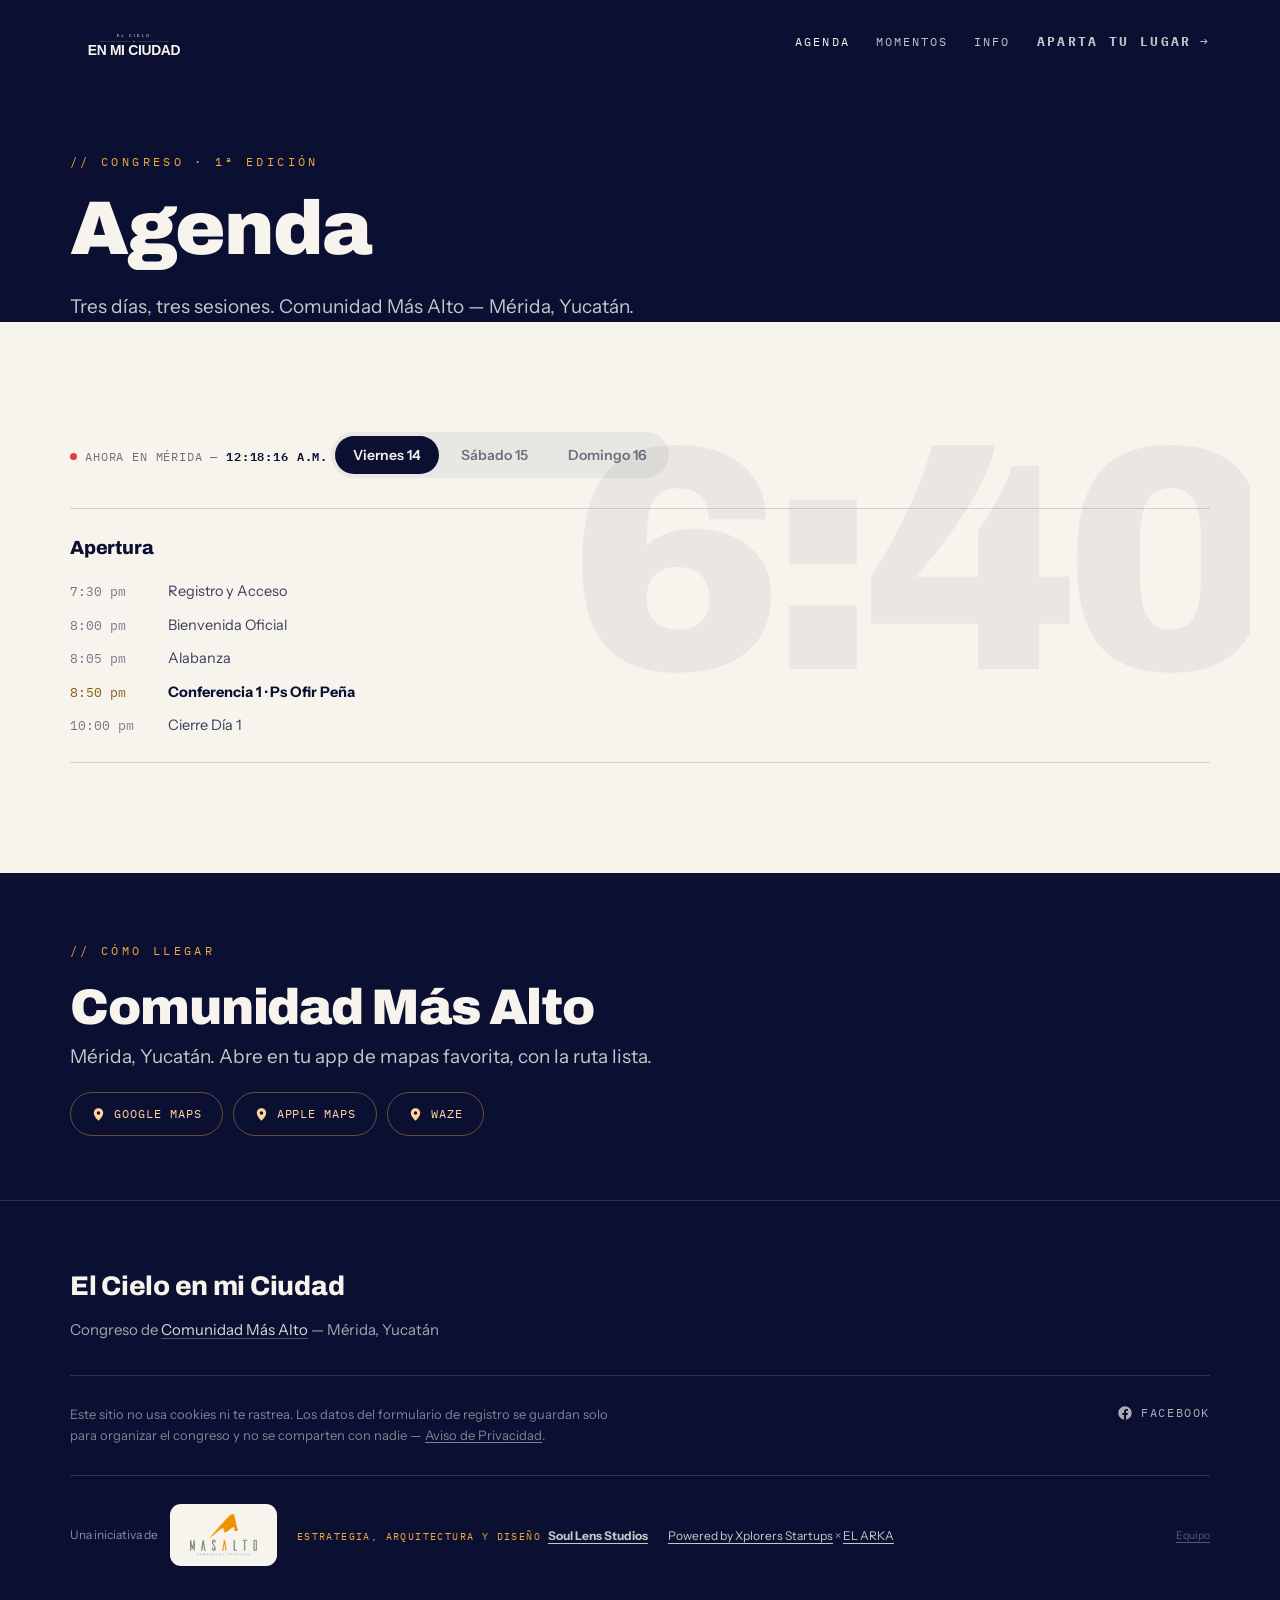
==== commit c8400a5b: "Fotos reales del stock CMA + Ponentes combinados, footer editorial, menú móvil Fotografía: - 22 foto" ====
--- a/agenda.html
+++ b/agenda.html
@@ -27,19 +27,22 @@
   <link rel="preconnect" href="https://fonts.googleapis.com">
   <link rel="preconnect" href="https://fonts.gstatic.com" crossorigin>
   <link href="https://fonts.googleapis.com/css2?family=Archivo:wght@800;900&family=Instrument+Sans:wght@400;500;600&family=IBM+Plex+Mono:wght@400;500&display=swap" rel="stylesheet">
-  <link rel="stylesheet" href="assets/styles.css">
+  <link rel="stylesheet" href="assets/styles.css?v=260811">
 </head>
 <body>
   <header class="top top-solid">
     <a class="top-logo" href="index.html" aria-label="El Cielo en mi Ciudad — inicio">
       <img src="assets/brand/logo-reducida-sin-descriptor.svg" alt="El Cielo en mi Ciudad">
     </a>
-    <nav class="top-nav" aria-label="Navegación">
+    <nav class="top-nav" id="js-top-nav" aria-label="Navegación">
       <a href="agenda.html" aria-current="page">Agenda</a>
       <a href="momentos.html">Momentos</a>
       <a href="info.html">Info</a>
       <a class="lx-btn" href="index.html#registro" data-cta="nav">Aparta tu lugar</a>
     </nav>
+    <button class="top-burger" id="js-top-burger" type="button" aria-label="Abrir menú" aria-expanded="false" aria-controls="js-top-nav">
+      <span></span><span></span><span></span>
+    </button>
   </header>
 
   <section class="lx-on-night page-head" aria-labelledby="agenda-t">
@@ -136,13 +139,24 @@
 
   <footer class="footer">
     <div class="lx-container">
-      <p class="ministry">El Cielo en mi Ciudad es un congreso de <a href="https://comunidadmasalto.org/" target="_blank" rel="noopener"><strong>Comunidad Más Alto</strong></a> — Mérida, Yucatán.</p>
-      <p class="privacy">Este sitio no usa cookies ni te rastrea. Los datos del formulario de registro se guardan solo para organizar el congreso y no se comparten con nadie — <a href="privacidad.html">Aviso de Privacidad</a>.</p>
-      <p style="margin-top:8px;font-size:10.5px;opacity:.35"><a href="guion.html" style="color:inherit">Equipo</a></p>
+      <div class="footer-masthead">
+        <p class="footer-brand">El Cielo en mi Ciudad</p>
+        <p class="ministry">Congreso de <a href="https://comunidadmasalto.org/" target="_blank" rel="noopener">Comunidad Más Alto</a> — Mérida, Yucatán</p>
+      </div>
+      <div class="footer-rule"></div>
+      <div class="footer-row">
+        <p class="privacy">Este sitio no usa cookies ni te rastrea. Los datos del formulario de registro se guardan solo para organizar el congreso y no se comparten con nadie — <a href="privacidad.html">Aviso de Privacidad</a>.</p>
+        <a class="footer-social" href="https://www.facebook.com/comunidadmasalto" target="_blank" rel="noopener" aria-label="Comunidad Más Alto en Facebook">
+          <svg viewBox="0 0 24 24" fill="currentColor" aria-hidden="true"><path d="M22 12.06C22 6.5 17.52 2 12 2S2 6.5 2 12.06c0 5 3.66 9.15 8.44 9.94v-7.03H7.9v-2.9h2.54V9.85c0-2.51 1.49-3.9 3.78-3.9 1.09 0 2.24.2 2.24.2v2.46h-1.26c-1.24 0-1.63.77-1.63 1.56v1.88h2.78l-.44 2.9h-2.34V22c4.78-.79 8.44-4.94 8.44-9.94Z"/></svg>
+          Facebook
+        </a>
+      </div>
+      <div class="footer-rule"></div>
       <div class="credits">
         <span class="lx-credit-cma">Una iniciativa de <a href="https://comunidadmasalto.org/" target="_blank" rel="noopener"><span class="lx-cma-chip"><img src="assets/brand/cma/masalto-logo-color.png" alt="Comunidad Más Alto"></span></a></span>
         <span><span class="design-label">Estrategia, Arquitectura y Diseño</span> <a href="https://soullensstudios.live/" target="_blank" rel="noopener"><strong>Soul Lens Studios</strong></a></span>
         <span><a href="https://xplorerstartups.ai/" target="_blank" rel="noopener">Powered by Xplorers Startups</a> × <a href="https://elarka.ong/" target="_blank" rel="noopener">EL ARKA</a></span>
+        <a href="guion.html" class="footer-team">Equipo</a>
       </div>
     </div>
   </footer>
--- a/assets/styles.css
+++ b/assets/styles.css
@@ -130,37 +130,69 @@
 }
 .top-nav a:hover, .top-nav a[aria-current="page"] { color: var(--lx-bone); }
 .top-nav .lx-btn { font-size: 13px; }
-@media (max-width: 720px) { .top-nav a:not(.lx-btn) { display: none; } }
 .top-solid { position: static; padding-top: 22px; padding-bottom: 22px; background: var(--lx-night); }
+
+/* ── menú móvil — hamburguesa + cajón a pantalla completa.
+   Antes los links (Agenda/Momentos/Info) simplemente se ocultaban bajo
+   720px y solo quedaba el botón de CTA — Ed reportó que no podía
+   navegar el sitio desde el celular. ── */
+.top-burger {
+  display: none; flex: 0 0 auto; width: 34px; height: 34px; border: 0; background: none;
+  cursor: pointer; padding: 0; position: relative; z-index: 91;
+}
+.top-burger span {
+  position: absolute; left: 6px; right: 6px; height: 2px; background: var(--lx-bone);
+  border-radius: 2px; transition: transform .3s var(--lx-ease), opacity .2s var(--lx-ease), top .3s var(--lx-ease);
+}
+.top-burger span:nth-child(1) { top: 12px; }
+.top-burger span:nth-child(2) { top: 20px; }
+.top-burger span:nth-child(3) { top: 28px; }
+.top-burger.abierto span:nth-child(1) { top: 20px; transform: rotate(45deg); }
+.top-burger.abierto span:nth-child(2) { opacity: 0; }
+.top-burger.abierto span:nth-child(3) { top: 20px; transform: rotate(-45deg); }
+
+@media (max-width: 720px) {
+  .top-burger { display: block; }
+  .top-nav {
+    position: fixed; inset: 0; z-index: 90;
+    flex-direction: column; align-items: flex-start; justify-content: center; gap: 30px;
+    padding: 32px 40px; background: var(--lx-night);
+    transform: translateX(100%); opacity: 0;
+    transition: transform .38s var(--lx-ease), opacity .3s var(--lx-ease);
+  }
+  .top-nav.abierto { transform: translateX(0); opacity: 1; }
+  .top-nav a:not(.lx-btn) {
+    font-family: var(--font-display); font-size: 34px; font-weight: 800;
+    letter-spacing: -.01em; text-transform: none; color: var(--lx-bone);
+  }
+  .top-nav .lx-btn { margin-top: 8px; }
+  html.lx-nav-lock, html.lx-nav-lock body { overflow: hidden; }
+}
 
 /* ── HERO: cine sobre el gradiente Amanecer — el video entra cuando está listo,
    el gradiente es el primer fotograma. Cifra fantasma + horizonte con los datos. ── */
 .lx-hero { padding-top: 150px; padding-bottom: 0; overflow: hidden; }
-/* La congregación en adoración es el fondo REAL del hero: se ve siempre,
+/* La comunidad reunida es el fondo REAL del hero: se ve siempre,
    con o sin movimiento reducido. El video es una capa de más encima —
    quien pidió menos movimiento pierde el adorno, nunca la imagen. */
 .lx-hero-media {
   position: absolute; inset: 0; z-index: 0; pointer-events: none;
-  /* Velo propio: la congregación entra como SILUETA, no como fotografía.
-     Nadie debe quedar reconocible y el titular manda sobre la imagen.
-     El encuadre corre a la izquierda para dejar fuera el equipo de foto. */
+  /* Velo propio: el orador y la audiencia entran como atmósfera y el
+     titular conserva la jerarquía. */
   background:
     linear-gradient(180deg,
       color-mix(in srgb, var(--lx-night) 74%, transparent) 0%,
       color-mix(in srgb, var(--lx-night) 60%, transparent) 42%,
       color-mix(in srgb, var(--lx-night) 68%, transparent) 72%,
       color-mix(in srgb, var(--lx-night) 88%, transparent) 100%),
-    url("fotos/007-congregacion-en-adoracion.webp") 8% 42% / cover no-repeat;
+    url("fotos/CMA_Auditorio-Comunidad-Mas-Alto-orador-frente-audiencia_260802_v1.0.webp") 62% 44% / cover no-repeat;
 }
 .lx-hero-media video { opacity: 0; transition: opacity 1.8s var(--lx-ease); }
 .lx-hero-media.lx-listo video { opacity: 1; }
 
-/* Reutilizable: la congregación como textura de fondo — SIEMPRE en silueta,
-   nunca rostro reconocible. Mismo archivo que el hero, otro recorte, para
-   que "Aparta tu lugar" y el kiosko del countdown no se sientan huérfanos
-   de imagen sobre índigo plano. El velo es más fuerte que el del hero
-   porque aquí hay texto de conversión y, en el kiosko, cifras enormes que
-   se leen a distancia — la foto es atmósfera, nunca puede competir. */
+/* Reutilizable: la participación de la comunidad como textura de fondo.
+   Usa una toma distinta al hero para evitar repetición. El velo es más
+   fuerte porque aquí vive texto de conversión y la foto nunca compite. */
 .lx-fondo-comunidad { position: relative; isolation: isolate; }
 .lx-fondo-comunidad::before {
   content: ""; position: absolute; inset: 0; z-index: -1;
@@ -169,7 +201,7 @@
       color-mix(in srgb, var(--lx-night) 88%, transparent) 0%,
       color-mix(in srgb, var(--lx-night) 80%, transparent) 45%,
       color-mix(in srgb, var(--lx-night) 90%, transparent) 100%),
-    url("fotos/016-encuentro-al-aire-libre.webp") 50% 25% / cover no-repeat;
+    url("fotos/CMA_Auditorio-Comunidad-Mas-Alto-audiencia-participando_260802_v1.0.webp") 50% 32% / cover no-repeat;
 }
 .lx-hero-media video { width: 100%; height: 100%; object-fit: cover; display: block; }
 .lx-hero-media::after {
@@ -274,12 +306,7 @@
   margin-top: 56px; border: 1px solid var(--lx-border-dark-soft); border-radius: var(--r-lg); overflow: hidden;
 }
 .lx-voces-photo { position: relative; min-height: 460px; background: var(--lx-mid); }
-.lx-voces-photo img { position: absolute; inset: 0; width: 100%; height: 100%; object-fit: cover; object-position: 50% 22%; }
-/* Dos fotos reales, una por ponente — mismo marco, sin fingir que es una sola sesión */
-.lx-voces-duo { position: absolute; inset: 0; display: flex; }
-.lx-voces-duo-item { flex: 1; position: relative; overflow: hidden; }
-.lx-voces-duo-item:first-child { border-right: 1px solid color-mix(in srgb, var(--lx-bone) 14%, transparent); }
-.lx-voces-duo-item img { position: absolute; inset: 0; width: 100%; height: 100%; object-fit: cover; object-position: 50% 12%; }
+.lx-voces-photo img { position: absolute; inset: 0; width: 100%; height: 100%; object-fit: cover; object-position: 50% 14%; }
 .lx-voces-photo .lx-tint {
   position: absolute; inset: 0;
   background:
@@ -430,12 +457,19 @@
    el footer, y ahí que se vea bien: placa hueso propia (su naranja
    choca con el ámbar del congreso puesto directo sobre índigo), tamaño
    generoso, nada apretado contra el texto. ── */
-.lx-credit-cma { display: inline-flex; align-items: center; gap: 10px; flex-wrap: wrap; }
+.lx-credit-cma { display: flex; align-items: center; gap: 12px; flex-wrap: wrap; margin-bottom: 2px; }
 .lx-cma-chip {
   display: inline-flex; align-items: center;
-  padding: 6px 14px; border-radius: 9px; background: var(--lx-bone);
-}
-.lx-cma-chip img { display: block; height: 26px; width: auto; }
+  padding: 10px 20px; border-radius: 11px; background: var(--lx-bone);
+}
+.lx-cma-chip img { display: block; height: 42px; width: auto; }
+
+/* variante chica del isologo/logo de CMA, para usarla donde mejor corresponda
+   (kicker de sección, crédito inline junto a un CTA) — no solo el footer. */
+.lx-kicker-cma { display: inline-flex; align-items: center; gap: 9px; }
+.lx-kicker-logo { display: block; height: 20px; width: auto; }
+.lx-cma-chip-inline { padding: 5px 11px; border-radius: 8px; }
+.lx-cma-chip-inline img { height: 18px; }
 
 /* ── CONVOCA / LÍMITES: listas tipográficas puras, sin chips ── */
 .lx-convoca-grid { display: grid; grid-template-columns: 1fr 1fr; gap: 64px; }
@@ -681,28 +715,52 @@
 .lx-registro-alt a { color: var(--lx-amber-light); }
 
 /* ── footer ── */
-.footer { background: var(--lx-night); border-top: 1px solid var(--lx-border-dark); padding: 56px 0 44px; }
-.footer .ministry { margin-bottom: 26px; font-size: 15px; color: color-mix(in srgb, var(--lx-bone) 72%, transparent); }
-.footer .privacy { margin: 0 0 26px; font-size: 13px; color: color-mix(in srgb, var(--lx-bone) 50%, transparent); }
-.footer .credits { display: flex; flex-direction: column; gap: 8px; font-size: 13.5px; color: color-mix(in srgb, var(--lx-bone) 62%, transparent); }
-.footer .credits a { color: color-mix(in srgb, var(--lx-bone) 82%, transparent); }
-.footer .credits .design-label { font-family: var(--font-marker); font-size: 10.5px; letter-spacing: .14em; text-transform: uppercase; color: var(--lx-amber); margin-right: 6px; }
-.footer .fb {
-  display: inline-flex; align-items: center; gap: 16px; margin-bottom: 30px;
-  color: var(--lx-bone); text-decoration: none;
-  border: 1px solid var(--lx-border-dark); border-radius: var(--r-lg); padding: 16px 22px;
-  background: linear-gradient(120deg, color-mix(in srgb, var(--lx-amber) 10%, transparent), transparent 60%);
-  transition: border-color .25s var(--lx-ease), transform .25s var(--lx-ease), background .25s var(--lx-ease);
-}
-.footer .fb:hover { border-color: var(--lx-amber); transform: translateY(-2px); background: linear-gradient(120deg, color-mix(in srgb, var(--lx-amber) 18%, transparent), transparent 70%); }
-.footer .fb-ico {
-  display: grid; place-items: center; flex: 0 0 auto; width: 44px; height: 44px; border-radius: 50%;
-  background: color-mix(in srgb, var(--lx-amber) 16%, transparent); color: var(--lx-amber-light);
-}
-.footer .fb-copy { display: flex; flex-direction: column; gap: 2px; }
-.footer .fb-sub { font-size: 13px; opacity: .68; font-weight: 400; }
-.footer .fb-go { margin-left: auto; padding-left: 12px; color: var(--lx-amber); font-family: var(--font-display); font-weight: 800; transition: transform .25s var(--lx-ease); }
-.footer .fb:hover .fb-go { transform: translateX(4px); }
+/* ── footer — colofón editorial: masthead, regla, fila legal+social,
+   créditos en una sola línea discreta. Antes era una pila de párrafos
+   grises de tamaño parecido + una tarjeta de CTA — se sentía a plantilla,
+   no a cierre de revista. ── */
+.footer { background: var(--lx-night); border-top: 1px solid var(--lx-border-dark); padding: 64px 0 40px; }
+.footer-masthead { margin-bottom: 32px; }
+.footer-brand {
+  font-family: var(--font-display); font-weight: 800; font-size: clamp(21px, 2.6vw, 27px);
+  letter-spacing: -.01em; margin: 0 0 10px; color: var(--lx-bone);
+}
+.footer .ministry { margin: 0; font-size: 15px; color: color-mix(in srgb, var(--lx-bone) 66%, transparent); }
+.footer .ministry a {
+  color: color-mix(in srgb, var(--lx-bone) 88%, transparent); text-decoration: underline;
+  text-underline-offset: 3px; text-decoration-color: color-mix(in srgb, var(--lx-bone) 28%, transparent);
+}
+.footer-rule { height: 1px; background: var(--lx-border-dark); margin: 28px 0; }
+.footer-row { display: flex; align-items: flex-start; justify-content: space-between; gap: 24px; flex-wrap: wrap; }
+.footer .privacy {
+  flex: 1 1 380px; margin: 0; font-size: 13px; line-height: 1.65;
+  color: color-mix(in srgb, var(--lx-bone) 50%, transparent);
+}
+.footer .privacy a { color: inherit; text-decoration: underline; text-underline-offset: 2px; }
+.footer-social {
+  flex: 0 0 auto; display: inline-flex; align-items: center; gap: 8px;
+  font-family: var(--font-marker); font-size: 11.5px; letter-spacing: .14em; text-transform: uppercase;
+  color: color-mix(in srgb, var(--lx-bone) 68%, transparent); text-decoration: none;
+  transition: color .2s var(--lx-ease);
+}
+.footer-social:hover { color: var(--lx-amber-light); }
+.footer-social svg { width: 16px; height: 16px; flex: none; }
+.footer .credits {
+  display: flex; flex-wrap: wrap; align-items: center; gap: 7px 20px;
+  font-size: 12px; color: color-mix(in srgb, var(--lx-bone) 55%, transparent);
+}
+.footer .credits a { color: color-mix(in srgb, var(--lx-bone) 80%, transparent); }
+.footer .credits .design-label {
+  font-family: var(--font-marker); font-size: 10px; letter-spacing: .14em; text-transform: uppercase;
+  color: var(--lx-amber); margin-right: 5px;
+}
+.footer .credits .footer-team { margin-left: auto; opacity: .4; font-size: 10.5px; transition: opacity .2s var(--lx-ease); }
+.footer .credits .footer-team:hover { opacity: .75; }
+@media (max-width: 640px) {
+  .footer-row { flex-direction: column; align-items: flex-start; gap: 18px; }
+  .footer .credits { flex-direction: column; align-items: flex-start; gap: 9px; }
+  .footer .credits .footer-team { margin-left: 0; }
+}
 
 /* ── revelado al hacer scroll (compositor; sin JS todo es visible) ── */
 .lx-rv { opacity: 1; transform: none; }
@@ -713,30 +771,79 @@
 .page-head { padding-top: 64px; padding-bottom: 0; }
 .page-head .lx-h1 { font-size: clamp(40px, 7vw, 76px); }
 
-/* momentos: enlaces de video con miniatura — sin YouTube embebido */
-.mom-grid { display: grid; grid-template-columns: 1fr 1fr; gap: 18px; margin-top: 48px; }
-@media (max-width: 720px) { .mom-grid { grid-template-columns: 1fr; } }
+/* momentos: grid de los 22 videos de la comunidad — miniaturas, cero
+   YouTube embebido hasta que se abre uno en el modal (teatro, abajo).
+   grid-auto-flow: dense rellena los huecos que deja un "big" a media fila;
+   la tipografía es discreta en las 19 tarjetas normales (la foto manda) y
+   solo sube de peso en las 3 destacadas — para que no "griten" las 22 igual. */
+.mom-grid-full {
+  list-style: none; margin: 48px 0 0; padding: 0;
+  display: grid; grid-template-columns: repeat(auto-fill, minmax(220px, 1fr)); gap: 14px;
+  grid-auto-flow: dense;
+}
+.mom-grid-full .mom-card-wrap.mom-big { grid-column: span 2; }
+@media (max-width: 640px) { .mom-grid-full .mom-card-wrap.mom-big { grid-column: span 1; } }
 .mom-card {
   position: relative; display: block; border-radius: var(--r-lg); overflow: hidden;
   background: var(--lx-mid); text-decoration: none; color: var(--lx-bone);
   border: 1px solid var(--lx-border-dark-soft); aspect-ratio: 16 / 9;
 }
-.mom-card.mom-hero { grid-column: 1 / -1; }
+.mom-grid-full button.mom-card { width: 100%; padding: 0; text-align: left; font: inherit; cursor: pointer; appearance: none; }
 .mom-card img { position: absolute; inset: 0; width: 100%; height: 100%; object-fit: cover; }
-.mom-card::after { content: ""; position: absolute; inset: 0; background: linear-gradient(180deg, transparent 35%, color-mix(in srgb, var(--lx-night) 78%, transparent) 100%); }
-.mom-card .mom-copy { position: absolute; left: 20px; right: 20px; bottom: 18px; z-index: 1; }
-.mom-card .mom-t { font-family: var(--font-display); font-weight: 800; font-size: clamp(17px, 2vw, 22px); display: block; }
+.mom-card::after { content: ""; position: absolute; inset: 0; background: linear-gradient(180deg, transparent 58%, color-mix(in srgb, var(--lx-night) 80%, transparent) 100%); }
+.mom-card .mom-copy { position: absolute; left: 14px; right: 14px; bottom: 12px; z-index: 1; }
+.mom-card .mom-t {
+  font-family: var(--font-body); font-weight: 600; font-size: clamp(12.5px, 1.15vw, 14.5px);
+  line-height: 1.3; display: -webkit-box; -webkit-line-clamp: 2; -webkit-box-orient: vertical; overflow: hidden;
+}
 .mom-card .mom-n { font-family: var(--font-marker); font-size: 11px; letter-spacing: .14em; text-transform: uppercase; color: var(--lx-amber-light); }
+.mom-card-wrap.mom-big .mom-card::after { background: linear-gradient(180deg, transparent 35%, color-mix(in srgb, var(--lx-night) 78%, transparent) 100%); }
+.mom-card-wrap.mom-big .mom-copy { left: 20px; right: 20px; bottom: 18px; }
+.mom-card-wrap.mom-big .mom-t {
+  font-family: var(--font-display); font-weight: 800; font-size: clamp(17px, 2vw, 22px);
+  line-height: 1.1; -webkit-line-clamp: 3;
+}
 .mom-card .mom-play {
   position: absolute; left: 50%; top: 42%; transform: translate(-50%, -50%); z-index: 1;
-  width: 62px; height: 62px; border-radius: 50%;
+  width: 42px; height: 42px; border-radius: 50%;
   display: grid; place-items: center;
   background: color-mix(in srgb, var(--lx-night) 55%, transparent);
   border: 1px solid color-mix(in srgb, var(--lx-bone) 40%, transparent);
   transition: transform .28s var(--lx-ease), background .28s var(--lx-ease);
 }
+.mom-card-wrap.mom-big .mom-play {
+  width: 62px; height: 62px;
+}
 .mom-card:hover .mom-play { transform: translate(-50%, -50%) scale(1.08); background: var(--lx-amber); }
 .mom-card .mom-play svg { margin-left: 4px; }
+
+/* momentos: teatro — reproductor en modal, YouTube-nocookie solo al abrir */
+.mom-theater {
+  position: fixed; inset: 0; z-index: 80; display: none; place-items: center; padding: 20px;
+  background: color-mix(in srgb, var(--lx-night) 90%, transparent);
+  backdrop-filter: blur(10px); -webkit-backdrop-filter: blur(10px);
+}
+.mom-theater.abierto { display: grid; }
+.mom-th-stage { width: min(94vw, 1200px); text-align: center; }
+.mom-th-frame {
+  position: relative; aspect-ratio: 16 / 9; width: 100%; border-radius: var(--r-lg); overflow: hidden; background: #000;
+  box-shadow: 0 40px 100px -40px rgba(0, 0, 0, .9), 0 0 80px -20px color-mix(in srgb, var(--lx-amber) 30%, transparent);
+}
+.mom-th-frame iframe { position: absolute; inset: 0; width: 100%; height: 100%; border: 0; }
+.mom-th-cap { margin: 16px 0 0; font-family: var(--font-display); font-weight: 800; font-size: clamp(18px, 2.4vw, 28px); }
+.mom-th-count { margin: 4px 0 0; font-family: var(--font-marker); font-size: 11px; letter-spacing: .18em; text-transform: uppercase; color: var(--lx-amber-light); }
+.mom-th-cerrar, .mom-th-nav {
+  border-radius: 50%; border: 1px solid var(--lx-border-dark);
+  background: color-mix(in srgb, var(--lx-night) 58%, transparent); color: var(--lx-bone); cursor: pointer;
+  display: grid; place-items: center; transition: background .25s var(--lx-ease), border-color .25s var(--lx-ease);
+}
+.mom-th-cerrar:hover, .mom-th-nav:hover { background: var(--lx-amber); border-color: var(--lx-amber); color: var(--lx-night); }
+.mom-th-cerrar { position: absolute; top: 16px; right: 16px; z-index: 3; width: 44px; height: 44px; font-size: 20px; line-height: 1; }
+.mom-th-nav { position: absolute; top: 50%; transform: translateY(-50%); z-index: 3; width: 48px; height: 48px; font-size: 22px; }
+.mom-th-prev { left: clamp(6px, 2vw, 24px); }
+.mom-th-next { right: clamp(6px, 2vw, 24px); }
+html.mom-lock { overflow: hidden; }
+@media (max-width: 640px) { .mom-th-nav { width: 40px; height: 40px; font-size: 18px; } }
 
 /* info: acordeones semánticos */
 .info-list { margin-top: 44px; display: flex; flex-direction: column; gap: 14px; }
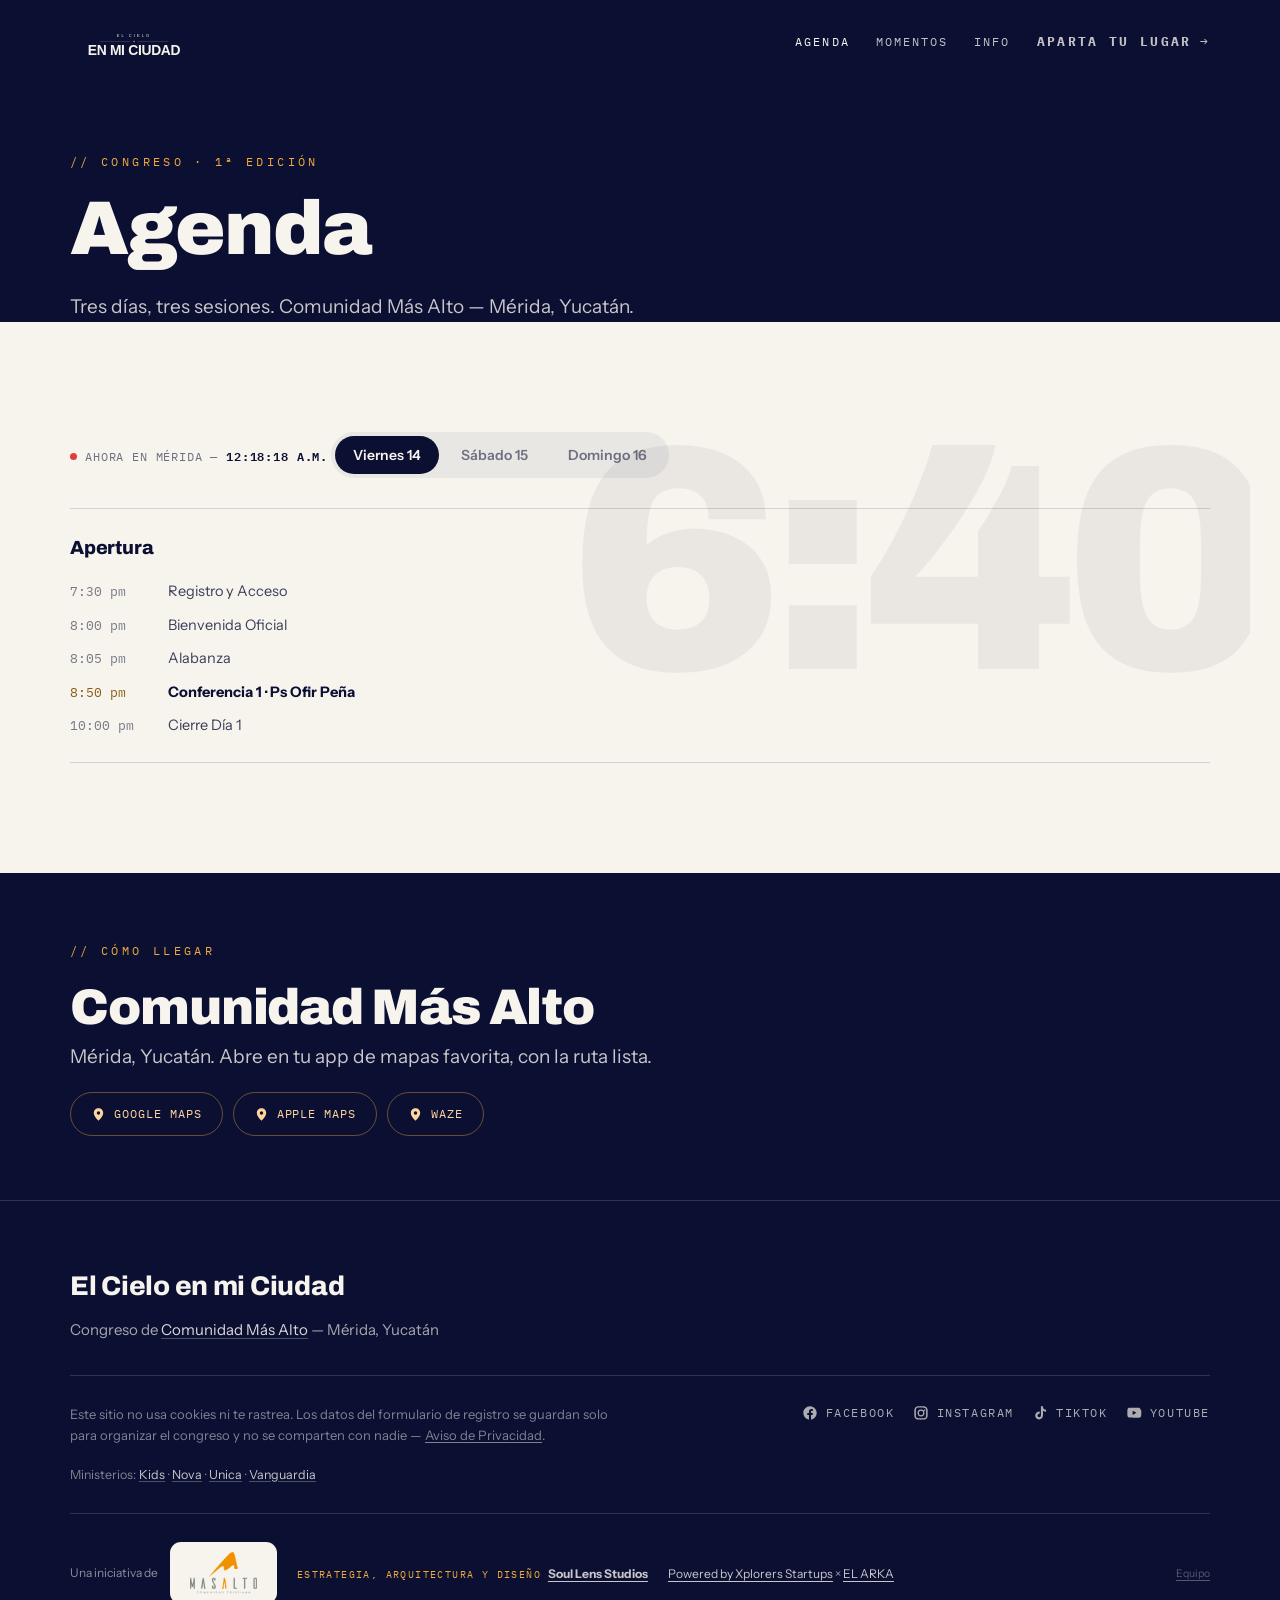
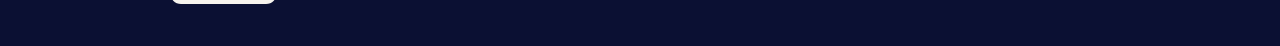
==== commit 5c826241: "Redes/ministerios en footer, clima actual, PWA mínima, encuesta condicional; quitar promesa de rifa " ====
--- a/agenda.html
+++ b/agenda.html
@@ -24,6 +24,7 @@
   <link rel="icon" href="assets/brand/favicon.svg" type="image/svg+xml">
   <link rel="icon" href="assets/brand/favicon-32.png" sizes="32x32">
   <link rel="apple-touch-icon" href="assets/brand/apple-touch-icon.png">
+  <link rel="manifest" href="manifest.webmanifest">
   <link rel="preconnect" href="https://fonts.googleapis.com">
   <link rel="preconnect" href="https://fonts.gstatic.com" crossorigin>
   <link href="https://fonts.googleapis.com/css2?family=Archivo:wght@800;900&family=Instrument+Sans:wght@400;500;600&family=IBM+Plex+Mono:wght@400;500&display=swap" rel="stylesheet">
@@ -146,11 +147,26 @@
       <div class="footer-rule"></div>
       <div class="footer-row">
         <p class="privacy">Este sitio no usa cookies ni te rastrea. Los datos del formulario de registro se guardan solo para organizar el congreso y no se comparten con nadie — <a href="privacidad.html">Aviso de Privacidad</a>.</p>
-        <a class="footer-social" href="https://www.facebook.com/comunidadmasalto" target="_blank" rel="noopener" aria-label="Comunidad Más Alto en Facebook">
-          <svg viewBox="0 0 24 24" fill="currentColor" aria-hidden="true"><path d="M22 12.06C22 6.5 17.52 2 12 2S2 6.5 2 12.06c0 5 3.66 9.15 8.44 9.94v-7.03H7.9v-2.9h2.54V9.85c0-2.51 1.49-3.9 3.78-3.9 1.09 0 2.24.2 2.24.2v2.46h-1.26c-1.24 0-1.63.77-1.63 1.56v1.88h2.78l-.44 2.9h-2.34V22c4.78-.79 8.44-4.94 8.44-9.94Z"/></svg>
-          Facebook
-        </a>
+        <div class="footer-social-links">
+          <a class="footer-social" href="https://www.facebook.com/comunidadmasalto" target="_blank" rel="noopener" aria-label="Comunidad Más Alto en Facebook">
+            <svg viewBox="0 0 24 24" fill="currentColor" aria-hidden="true"><path d="M22 12.06C22 6.5 17.52 2 12 2S2 6.5 2 12.06c0 5 3.66 9.15 8.44 9.94v-7.03H7.9v-2.9h2.54V9.85c0-2.51 1.49-3.9 3.78-3.9 1.09 0 2.24.2 2.24.2v2.46h-1.26c-1.24 0-1.63.77-1.63 1.56v1.88h2.78l-.44 2.9h-2.34V22c4.78-.79 8.44-4.94 8.44-9.94Z"/></svg>
+            Facebook
+          </a>
+          <a class="footer-social" href="https://www.instagram.com/comunidad_masalto/" target="_blank" rel="noopener" aria-label="Comunidad Más Alto en Instagram">
+            <svg viewBox="0 0 24 24" fill="currentColor" aria-hidden="true"><path d="M12 2c2.7 0 3.05.01 4.12.06 1.06.05 1.79.22 2.43.47.66.26 1.21.6 1.76 1.15.55.55.9 1.1 1.15 1.76.25.64.42 1.37.47 2.43.05 1.07.06 1.42.06 4.12s-.01 3.05-.06 4.12c-.05 1.06-.22 1.79-.47 2.43a4.9 4.9 0 0 1-1.15 1.76 4.9 4.9 0 0 1-1.76 1.15c-.64.25-1.37.42-2.43.47-1.07.05-1.42.06-4.12.06s-3.05-.01-4.12-.06c-1.06-.05-1.79-.22-2.43-.47a4.9 4.9 0 0 1-1.76-1.15 4.9 4.9 0 0 1-1.15-1.76c-.25-.64-.42-1.37-.47-2.43C2.01 15.05 2 14.7 2 12s.01-3.05.06-4.12c.05-1.06.22-1.79.47-2.43.26-.66.6-1.21 1.15-1.76A4.9 4.9 0 0 1 5.44 2.53c.64-.25 1.37-.42 2.43-.47C8.95 2.01 9.3 2 12 2Zm0 1.8c-2.65 0-2.96.01-4.01.06-.86.04-1.33.18-1.64.3-.41.16-.7.35-1.01.66-.31.31-.5.6-.66 1.01-.12.31-.26.78-.3 1.64C4.33 8.72 4.32 9.03 4.32 12s.01 3.28.06 4.33c.04.86.18 1.33.3 1.64.16.41.35.7.66 1.01.31.31.6.5 1.01.66.31.12.78.26 1.64.3 1.05.05 1.36.06 4.01.06s2.96-.01 4.01-.06c.86-.04 1.33-.18 1.64-.3.41-.16.7-.35 1.01-.66.31-.31.5-.6.66-1.01.12-.31.26-.78.3-1.64.05-1.05.06-1.36.06-4.33s-.01-3.28-.06-4.33c-.04-.86-.18-1.33-.3-1.64a2.7 2.7 0 0 0-.66-1.01 2.7 2.7 0 0 0-1.01-.66c-.31-.12-.78-.26-1.64-.3C14.96 3.81 14.65 3.8 12 3.8Zm0 3.05a5.15 5.15 0 1 1 0 10.3 5.15 5.15 0 0 1 0-10.3Zm0 1.8a3.35 3.35 0 1 0 0 6.7 3.35 3.35 0 0 0 0-6.7Zm5.36-2a1.2 1.2 0 1 1 0 2.4 1.2 1.2 0 0 1 0-2.4Z"/></svg>
+            Instagram
+          </a>
+          <a class="footer-social" href="https://www.tiktok.com/@comunidad_masalto" target="_blank" rel="noopener" aria-label="Comunidad Más Alto en TikTok">
+            <svg viewBox="0 0 24 24" fill="currentColor" aria-hidden="true"><path d="M16.5 2h-3.1v13.6a2.6 2.6 0 1 1-2.6-2.6c.24 0 .47.03.69.08V9.9a5.9 5.9 0 1 0 5.01 5.83V8.77a7.9 7.9 0 0 0 4.6 1.47V7.14a4.7 4.7 0 0 1-4.6-4.63V2Z"/></svg>
+            TikTok
+          </a>
+          <a class="footer-social" href="https://www.youtube.com/@comunidadmasalto" target="_blank" rel="noopener" aria-label="Comunidad Más Alto en YouTube">
+            <svg viewBox="0 0 24 24" fill="currentColor" aria-hidden="true"><path d="M21.8 7.2s-.2-1.53-.83-2.2c-.8-.86-1.7-.86-2.11-.91C15.94 4 12 4 12 4h-.01s-3.94 0-6.86.09c-.41.05-1.3.05-2.11.91-.63.67-.83 2.2-.83 2.2S2 9 2 10.8v1.4c0 1.8.19 3.6.19 3.6s.2 1.53.83 2.2c.8.86 1.86.83 2.33.92 1.69.17 7.19.2 7.65.2 0 0 3.95 0 6.87-.09.41-.05 1.3-.05 2.11-.91.63-.67.83-2.2.83-2.2s.19-1.8.19-3.6v-1.4c0-1.8-.19-3.6-.19-3.6ZM9.96 14.98V8.62l5.75 3.19-5.75 3.17Z"/></svg>
+            YouTube
+          </a>
+        </div>
       </div>
+      <p class="footer-ministerios">Ministerios: <a href="https://kids.comunidadmasalto.org/" target="_blank" rel="noopener">Kids</a> · <a href="https://nova.comunidadmasalto.org/" target="_blank" rel="noopener">Nova</a> · <a href="https://unica.comunidadmasalto.org/" target="_blank" rel="noopener">Unica</a> · <a href="https://vanguardia.comunidadmasalto.org/" target="_blank" rel="noopener">Vanguardia</a></p>
       <div class="footer-rule"></div>
       <div class="credits">
         <span class="lx-credit-cma">Una iniciativa de <a href="https://comunidadmasalto.org/" target="_blank" rel="noopener"><span class="lx-cma-chip"><img src="assets/brand/cma/masalto-logo-color.png" alt="Comunidad Más Alto"></span></a></span>
--- a/assets/styles.css
+++ b/assets/styles.css
@@ -282,6 +282,19 @@
 }
 @media (max-width: 640px) { .lx-horizon .lx-pts { grid-template-columns: 1fr; gap: 26px; } }
 
+/* ── clima actual: insignia chica bajo el horizonte del hero — solo
+   aparece si Open-Meteo responde, nunca un dato inventado en su lugar ── */
+.lx-clima-actual {
+  display: flex; align-items: baseline; gap: 10px; margin-top: 22px;
+  font-family: var(--font-body); color: color-mix(in srgb, var(--lx-bone) 78%, transparent);
+}
+.lx-clima-ico { font-size: 20px; line-height: 1; }
+.lx-clima-temp { font-family: var(--font-display); font-weight: 800; font-size: 20px; color: var(--lx-bone); }
+.lx-clima-detalle {
+  font-family: var(--font-marker); font-size: 10.5px; letter-spacing: .1em; text-transform: uppercase;
+  color: color-mix(in srgb, var(--lx-bone) 58%, transparent);
+}
+
 /* ── EJES: un horizonte, tres nodos — trayectoria, no tarjetas ── */
 .lx-ejes-rail { position: relative; margin-top: 64px; }
 .lx-ejes-rail .lx-spine { position: absolute; top: 0; left: 0; right: 0; height: 1px; background: var(--lx-border-dark); }
@@ -629,23 +642,6 @@
   color: color-mix(in srgb, var(--lx-bone) 62%, transparent);
 }
 
-/* ── La rifa como experiencia, no como una línea con un emoji ── */
-.lx-rifa-card {
-  position: relative; overflow: hidden; margin: 20px auto 0; max-width: 380px;
-  display: flex; align-items: center; gap: 16px; text-align: left;
-  padding: 18px 20px; border-radius: var(--r-lg);
-  background: linear-gradient(135deg, color-mix(in srgb, var(--lx-amber) 22%, transparent), color-mix(in srgb, var(--lx-amber-light) 8%, transparent));
-  border: 1px solid color-mix(in srgb, var(--lx-amber) 48%, transparent);
-}
-.lx-rifa-ico { font-size: 32px; flex: none; animation: lx-rifa-tilt 2.6s ease-in-out infinite; }
-@keyframes lx-rifa-tilt {
-  0%, 100% { transform: translateY(0) rotate(0deg); }
-  50% { transform: translateY(-3px) rotate(-7deg); }
-}
-.lx-rifa-copy { display: flex; flex-direction: column; gap: 2px; }
-.lx-rifa-copy b { font-family: var(--font-display); font-weight: 800; font-size: 15.5px; }
-.lx-rifa-copy span { font-size: 12.5px; color: color-mix(in srgb, var(--lx-bone) 78%, transparent); }
-
 /* ── Cómo llegar, ya en la confirmación — el siguiente paso natural ── */
 .lx-listo-mapas { margin-top: 26px; }
 .lx-listo-mapas-t {
@@ -737,6 +733,7 @@
   color: color-mix(in srgb, var(--lx-bone) 50%, transparent);
 }
 .footer .privacy a { color: inherit; text-decoration: underline; text-underline-offset: 2px; }
+.footer-social-links { flex: 0 0 auto; display: flex; flex-wrap: wrap; align-items: center; gap: 10px 18px; }
 .footer-social {
   flex: 0 0 auto; display: inline-flex; align-items: center; gap: 8px;
   font-family: var(--font-marker); font-size: 11.5px; letter-spacing: .14em; text-transform: uppercase;
@@ -745,6 +742,13 @@
 }
 .footer-social:hover { color: var(--lx-amber-light); }
 .footer-social svg { width: 16px; height: 16px; flex: none; }
+.footer-ministerios {
+  margin: 18px 0 0; font-size: 12.5px; color: color-mix(in srgb, var(--lx-bone) 50%, transparent);
+}
+.footer-ministerios a {
+  color: color-mix(in srgb, var(--lx-bone) 80%, transparent); text-decoration: underline;
+  text-underline-offset: 2px; text-decoration-color: color-mix(in srgb, var(--lx-bone) 28%, transparent);
+}
 .footer .credits {
   display: flex; flex-wrap: wrap; align-items: center; gap: 7px 20px;
   font-size: 12px; color: color-mix(in srgb, var(--lx-bone) 55%, transparent);
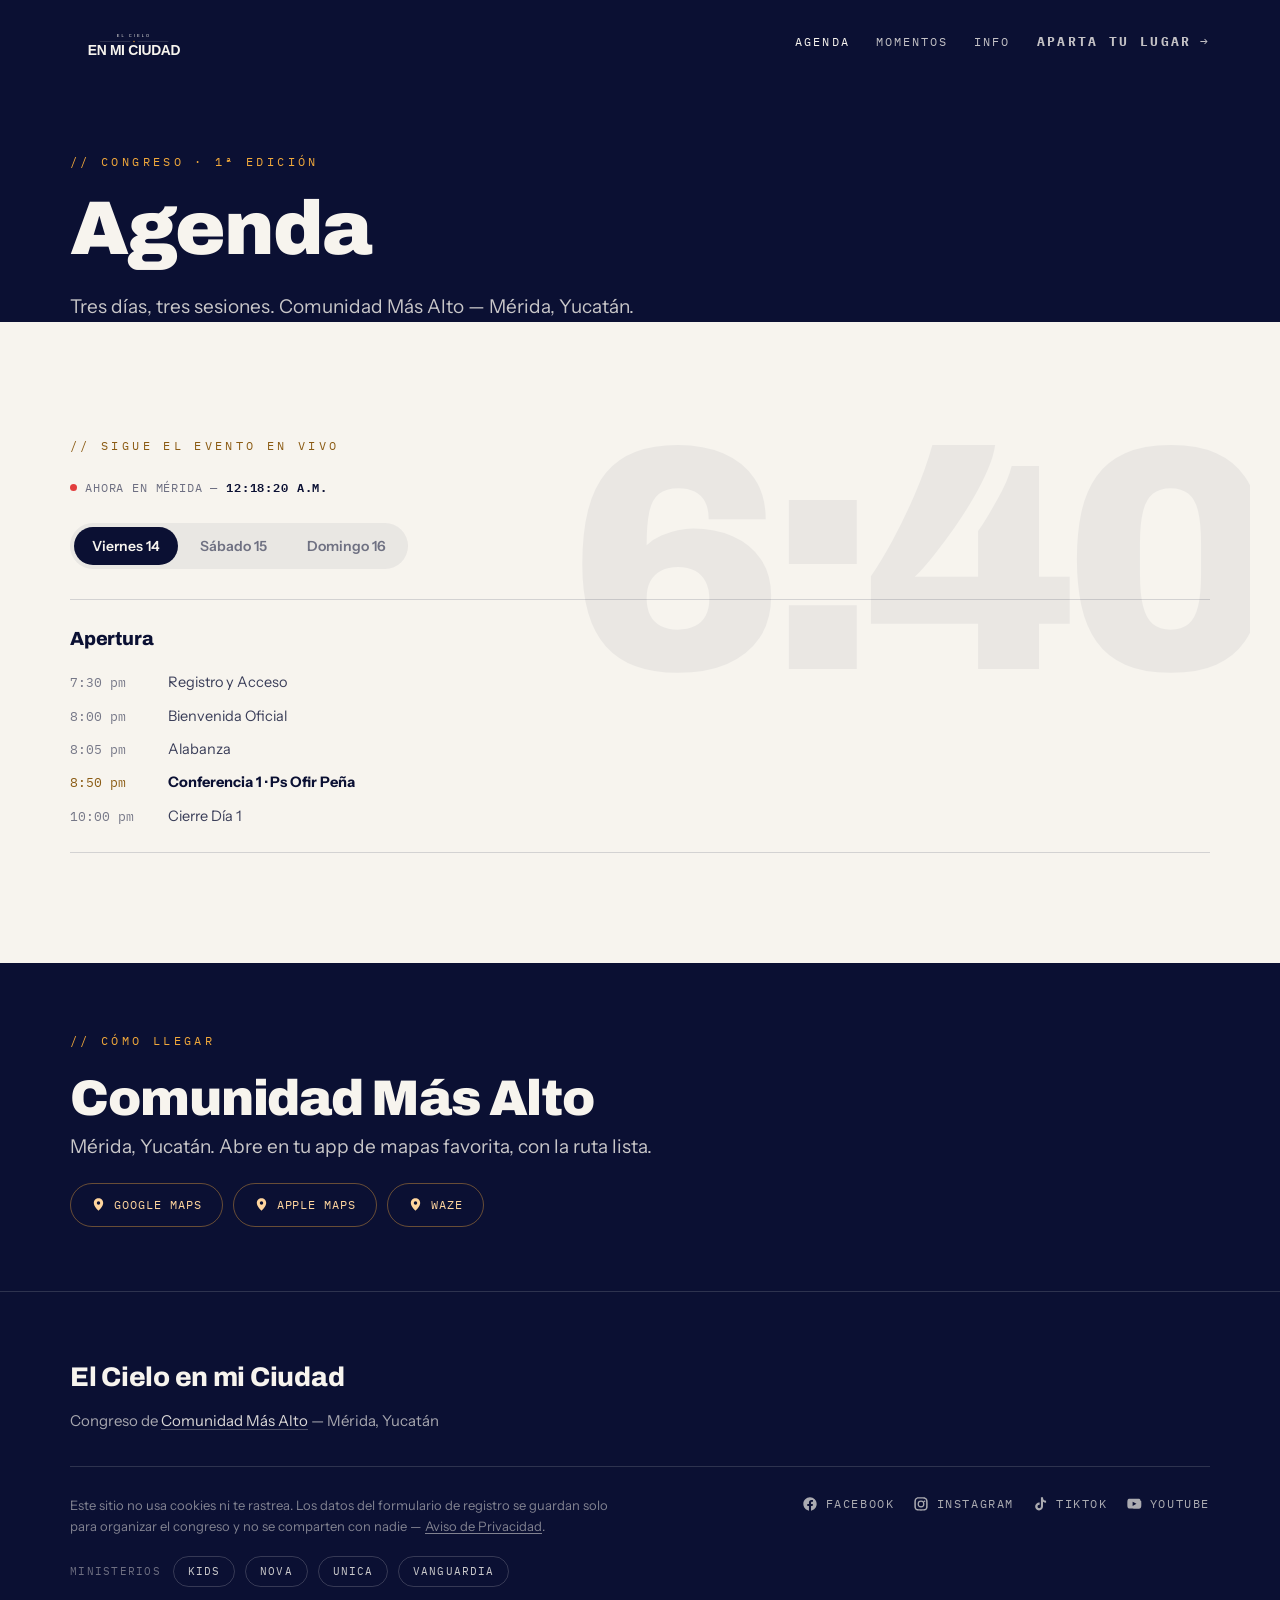
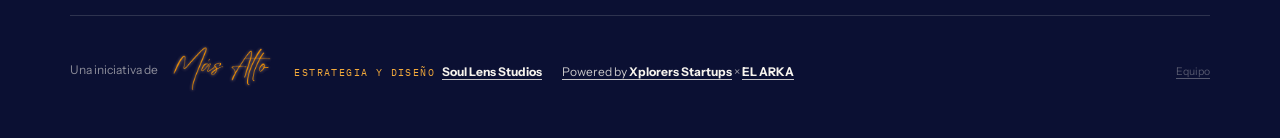
==== commit e0135677: "Polish: íconos de mapa, wordmark CMA, ministerios en pastillas, créditos parejos, clima en agenda - " ====
--- a/agenda.html
+++ b/agenda.html
@@ -57,10 +57,14 @@
   <section class="lx-on-bone" aria-label="Programa por día">
     <div class="lx-container lx-programa-wrap">
       <div class="lx-ghost" aria-hidden="true">6:40</div>
+      <span class="lx-kicker">// sigue el evento en vivo</span>
 
-      <div class="lx-reloj-yuc" id="js-reloj" aria-live="polite">
-        <span class="lx-reloj-punto" aria-hidden="true"></span>
-        <span>Ahora en Mérida — <b id="js-reloj-hora">—:—</b></span>
+      <div class="lx-reloj-clima-row">
+        <div class="lx-reloj-yuc" id="js-reloj" aria-live="polite">
+          <span class="lx-reloj-punto" aria-hidden="true"></span>
+          <span>Ahora en Mérida — <b id="js-reloj-hora">—:—</b></span>
+        </div>
+        <div class="lx-clima-agenda" id="js-clima-actual" hidden></div>
       </div>
 
       <div class="lx-dias-tabs" role="tablist" aria-label="Elegir día">
@@ -166,12 +170,18 @@
           </a>
         </div>
       </div>
-      <p class="footer-ministerios">Ministerios: <a href="https://kids.comunidadmasalto.org/" target="_blank" rel="noopener">Kids</a> · <a href="https://nova.comunidadmasalto.org/" target="_blank" rel="noopener">Nova</a> · <a href="https://unica.comunidadmasalto.org/" target="_blank" rel="noopener">Unica</a> · <a href="https://vanguardia.comunidadmasalto.org/" target="_blank" rel="noopener">Vanguardia</a></p>
+      <div class="footer-ministerios">
+        <span class="footer-ministerios-label">Ministerios</span>
+        <a class="footer-ministerio" href="https://kids.comunidadmasalto.org/" target="_blank" rel="noopener">Kids</a>
+        <a class="footer-ministerio" href="https://nova.comunidadmasalto.org/" target="_blank" rel="noopener">Nova</a>
+        <a class="footer-ministerio" href="https://unica.comunidadmasalto.org/" target="_blank" rel="noopener">Unica</a>
+        <a class="footer-ministerio" href="https://vanguardia.comunidadmasalto.org/" target="_blank" rel="noopener">Vanguardia</a>
+      </div>
       <div class="footer-rule"></div>
       <div class="credits">
-        <span class="lx-credit-cma">Una iniciativa de <a href="https://comunidadmasalto.org/" target="_blank" rel="noopener"><span class="lx-cma-chip"><img src="assets/brand/cma/masalto-logo-color.png" alt="Comunidad Más Alto"></span></a></span>
-        <span><span class="design-label">Estrategia, Arquitectura y Diseño</span> <a href="https://soullensstudios.live/" target="_blank" rel="noopener"><strong>Soul Lens Studios</strong></a></span>
-        <span><a href="https://xplorerstartups.ai/" target="_blank" rel="noopener">Powered by Xplorers Startups</a> × <a href="https://elarka.ong/" target="_blank" rel="noopener">EL ARKA</a></span>
+        <span class="lx-credit-cma">Una iniciativa de <a class="lx-cma-word" href="https://comunidadmasalto.org/" target="_blank" rel="noopener"><img src="assets/brand/cma/masalto-wordmark.png" alt="Comunidad Más Alto"></a></span>
+        <span><span class="design-label">Estrategia y Diseño</span> <a href="https://soullensstudios.live/" target="_blank" rel="noopener"><strong>Soul Lens Studios</strong></a></span>
+        <span><a href="https://xplorerstartups.ai/" target="_blank" rel="noopener">Powered by <strong>Xplorers Startups</strong></a> × <a href="https://elarka.ong/" target="_blank" rel="noopener"><strong>EL ARKA</strong></a></span>
         <a href="guion.html" class="footer-team">Equipo</a>
       </div>
     </div>
@@ -180,5 +190,9 @@
   <script src="assets/config.js"></script>
   <script type="module" src="assets/main.js"></script>
   <script type="module" src="assets/agenda.js"></script>
+  <script type="module">
+    import { cargarClimaActual } from './assets/clima.js';
+    cargarClimaActual('js-clima-actual');
+  </script>
 </body>
 </html>
--- a/assets/styles.css
+++ b/assets/styles.css
@@ -282,17 +282,31 @@
 }
 @media (max-width: 640px) { .lx-horizon .lx-pts { grid-template-columns: 1fr; gap: 26px; } }
 
-/* ── clima actual: insignia chica bajo el horizonte del hero — solo
-   aparece si Open-Meteo responde, nunca un dato inventado en su lugar ── */
+/* ── clima actual: insignia chica — solo aparece si Open-Meteo responde,
+   nunca un dato inventado en su lugar. El markup lo arma clima.js, igual
+   en cualquier página; cada contenedor solo define --clima-fuerte y
+   --clima-suave según si vive sobre fondo oscuro o hueso. ── */
+.lx-clima-ico { font-size: 20px; line-height: 1; }
+.lx-clima-temp { font-family: var(--font-display); font-weight: 800; font-size: 20px; color: var(--clima-fuerte); }
+.lx-clima-detalle {
+  font-family: var(--font-marker); font-size: 10.5px; letter-spacing: .1em; text-transform: uppercase;
+  color: var(--clima-suave);
+}
 .lx-clima-actual {
+  --clima-fuerte: var(--lx-bone);
+  --clima-suave: color-mix(in srgb, var(--lx-bone) 58%, transparent);
   display: flex; align-items: baseline; gap: 10px; margin-top: 22px;
   font-family: var(--font-body); color: color-mix(in srgb, var(--lx-bone) 78%, transparent);
 }
-.lx-clima-ico { font-size: 20px; line-height: 1; }
-.lx-clima-temp { font-family: var(--font-display); font-weight: 800; font-size: 20px; color: var(--lx-bone); }
-.lx-clima-detalle {
-  font-family: var(--font-marker); font-size: 10.5px; letter-spacing: .1em; text-transform: uppercase;
-  color: color-mix(in srgb, var(--lx-bone) 58%, transparent);
+
+/* ── misma insignia, en la agenda — junto al reloj de Mérida, sobre
+   fondo hueso: "sigue el evento en vivo" es la promesa de esta pantalla ── */
+.lx-reloj-clima-row { display: flex; flex-wrap: wrap; align-items: center; gap: 10px 20px; margin-bottom: 26px; }
+.lx-reloj-clima-row .lx-reloj-yuc { margin-bottom: 0; }
+.lx-clima-agenda {
+  --clima-fuerte: var(--lx-night);
+  --clima-suave: color-mix(in srgb, var(--lx-night) 55%, transparent);
+  display: inline-flex; align-items: baseline; gap: 8px;
 }
 
 /* ── EJES: un horizonte, tres nodos — trayectoria, no tarjetas ── */
@@ -466,11 +480,14 @@
 .lx-mapa-btn:hover { background: color-mix(in srgb, var(--lx-amber) 12%, transparent); border-color: var(--lx-amber); }
 .lx-mapa-ico { width: 15px; height: 15px; flex: none; }
 
-/* ── Marca real de Comunidad Más Alto (naranja + gris) — un solo lugar,
-   el footer, y ahí que se vea bien: placa hueso propia (su naranja
-   choca con el ámbar del congreso puesto directo sobre índigo), tamaño
-   generoso, nada apretado contra el texto. ── */
-.lx-credit-cma { display: flex; align-items: center; gap: 12px; flex-wrap: wrap; margin-bottom: 2px; }
+/* ── Marca real de Comunidad Más Alto en el cierre del footer — el
+   wordmark en su propio ámbar va directo sobre índigo (misma familia de
+   color que el ámbar del congreso, no choca como el combo naranja+gris
+   del logo completo) — tamaño generoso, es quien convoca. ── */
+.lx-credit-cma { display: flex; align-items: center; gap: 12px; flex-wrap: wrap; margin-bottom: 4px; }
+.lx-cma-word { display: inline-flex; align-items: center; }
+.lx-cma-word img { display: block; height: 50px; width: auto; }
+
 .lx-cma-chip {
   display: inline-flex; align-items: center;
   padding: 10px 20px; border-radius: 11px; background: var(--lx-bone);
@@ -570,6 +587,28 @@
 }
 .lx-campo.lx-mal .lx-error { display: block; }
 
+/* ── ¿Qué día(s) vienes? — chips, no un select: se ven las 3 opciones
+   de un vistazo y se tocan directo, sin abrir nada. ── */
+.lx-dias-label {
+  display: block; margin-bottom: 10px;
+  font-size: 15px; font-weight: 600; color: var(--lx-bone);
+}
+.lx-dias-check { display: flex; flex-wrap: wrap; gap: 10px; }
+.lx-dia-opt {
+  display: inline-flex; align-items: center; gap: 8px;
+  padding: 13px 18px; border-radius: var(--r-pill);
+  border: 1px solid var(--lx-border-dark); cursor: pointer;
+  font-size: 15px; color: color-mix(in srgb, var(--lx-bone) 78%, transparent);
+  transition: border-color .2s var(--lx-ease), background .2s var(--lx-ease), color .2s var(--lx-ease);
+}
+.lx-dia-opt:has(input:checked) {
+  border-color: var(--lx-amber);
+  background: color-mix(in srgb, var(--lx-amber) 16%, transparent);
+  color: var(--lx-bone);
+}
+.lx-dia-opt input { width: 18px; height: 18px; accent-color: var(--lx-amber); }
+.lx-campo.lx-mal .lx-dias-check { outline: 1px solid #FF9A8E; border-radius: var(--r-pill); }
+
 /* Trampa para robots: fuera de pantalla pero no display:none, porque
    los que rellenan solos ignoran lo que está oculto del todo. */
 .lx-trampa {
@@ -742,18 +781,31 @@
 }
 .footer-social:hover { color: var(--lx-amber-light); }
 .footer-social svg { width: 16px; height: 16px; flex: none; }
-.footer-ministerios {
-  margin: 18px 0 0; font-size: 12.5px; color: color-mix(in srgb, var(--lx-bone) 50%, transparent);
-}
-.footer-ministerios a {
-  color: color-mix(in srgb, var(--lx-bone) 80%, transparent); text-decoration: underline;
-  text-underline-offset: 2px; text-decoration-color: color-mix(in srgb, var(--lx-bone) 28%, transparent);
-}
+/* Ministerios como pastillas, no una línea de texto subrayado — mismo
+   peso visual que footer-social. Sin logo propio de cada uno todavía
+   (no hay archivo real que usar); esto es lo mejor sin inventar uno. */
+.footer-ministerios { margin: 18px 0 0; display: flex; flex-wrap: wrap; align-items: center; gap: 8px 10px; }
+.footer-ministerios-label {
+  font-family: var(--font-marker); font-size: 10.5px; letter-spacing: .12em; text-transform: uppercase;
+  color: color-mix(in srgb, var(--lx-bone) 42%, transparent); margin-right: 2px;
+}
+.footer-ministerio {
+  display: inline-flex; align-items: center; padding: 6px 14px; border-radius: var(--r-pill);
+  border: 1px solid color-mix(in srgb, var(--lx-bone) 18%, transparent);
+  font-family: var(--font-marker); font-size: 11px; letter-spacing: .1em; text-transform: uppercase;
+  color: color-mix(in srgb, var(--lx-bone) 82%, transparent); text-decoration: none;
+  transition: border-color .2s var(--lx-ease), color .2s var(--lx-ease), background .2s var(--lx-ease);
+}
+.footer-ministerio:hover { border-color: var(--lx-amber); color: var(--lx-bone); background: color-mix(in srgb, var(--lx-amber) 10%, transparent); }
+
 .footer .credits {
   display: flex; flex-wrap: wrap; align-items: center; gap: 7px 20px;
   font-size: 12px; color: color-mix(in srgb, var(--lx-bone) 55%, transparent);
 }
 .footer .credits a { color: color-mix(in srgb, var(--lx-bone) 80%, transparent); }
+/* Los 3 nombres de marca al mismo peso — antes solo Soul Lens Studios
+   llevaba <strong>, y sin color propio se perdía igual que el resto. */
+.footer .credits strong { color: var(--lx-bone); font-weight: 700; }
 .footer .credits .design-label {
   font-family: var(--font-marker); font-size: 10px; letter-spacing: .14em; text-transform: uppercase;
   color: var(--lx-amber); margin-right: 5px;
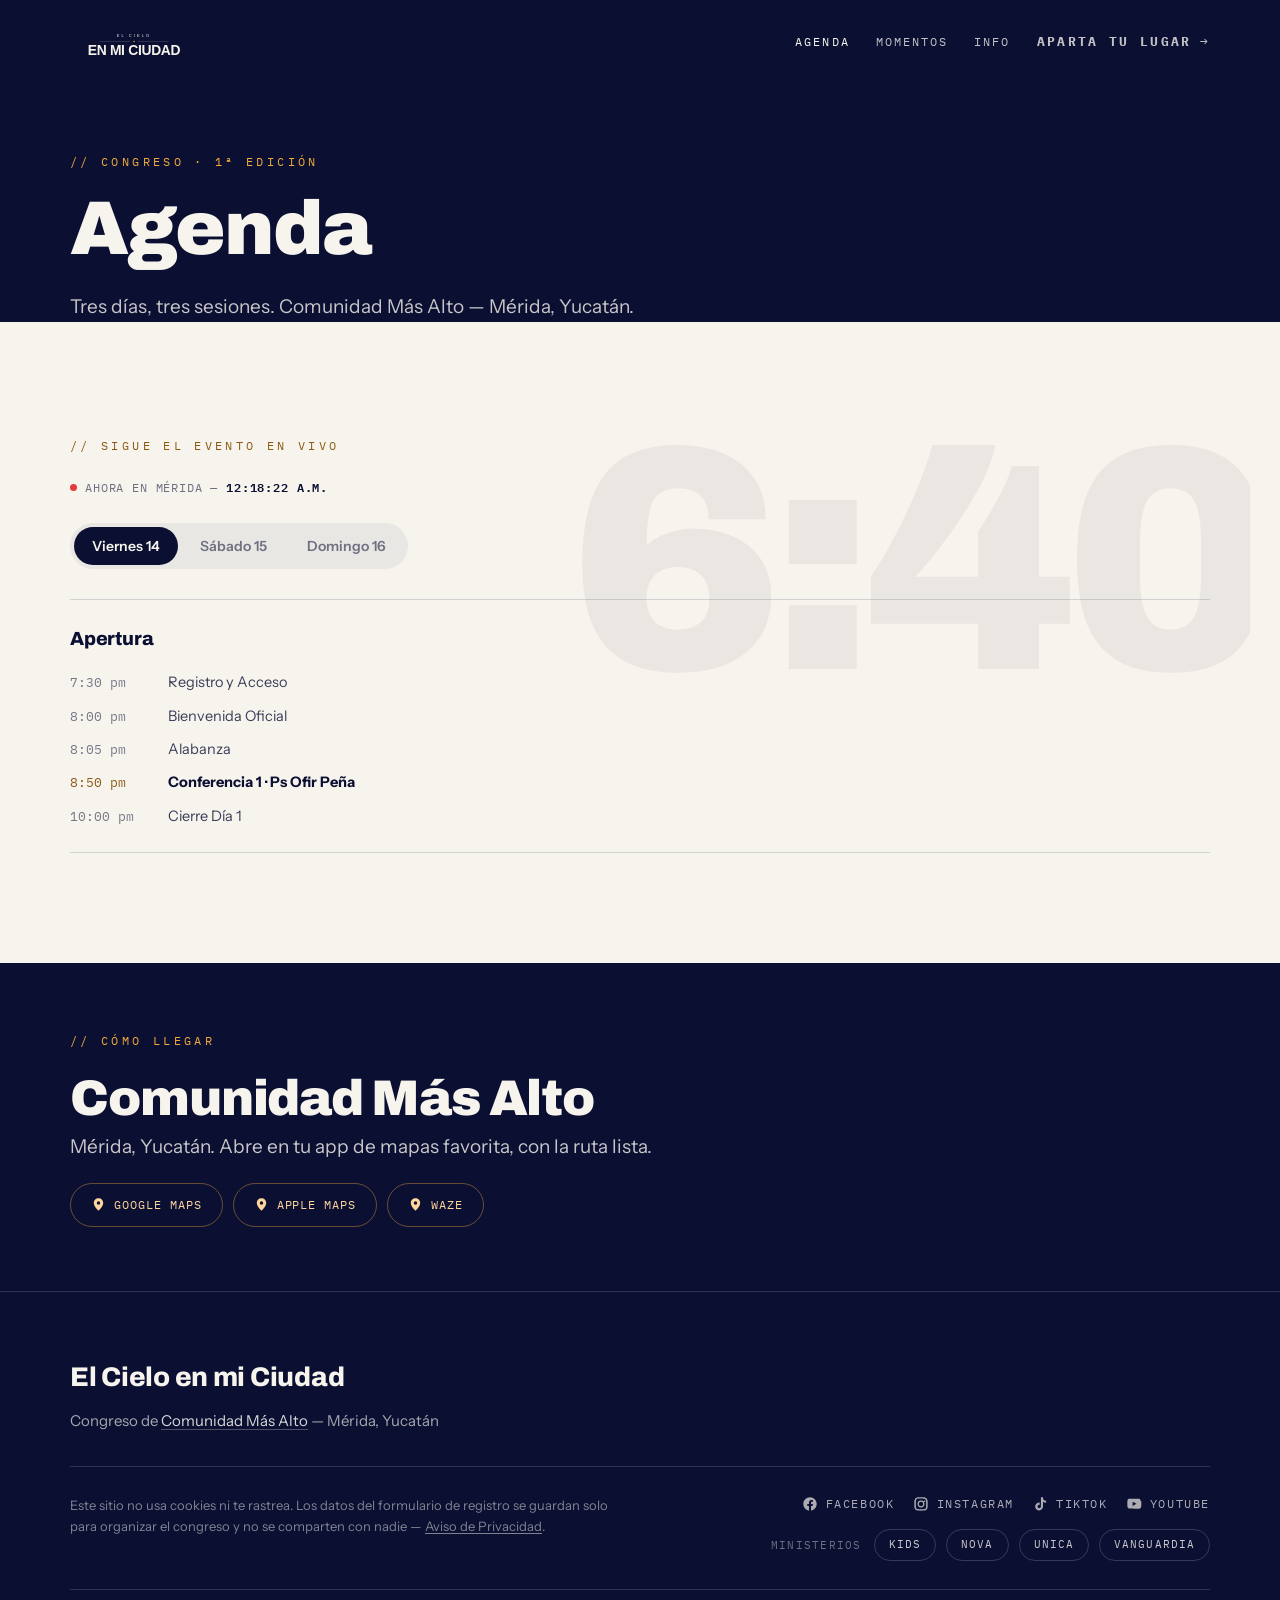
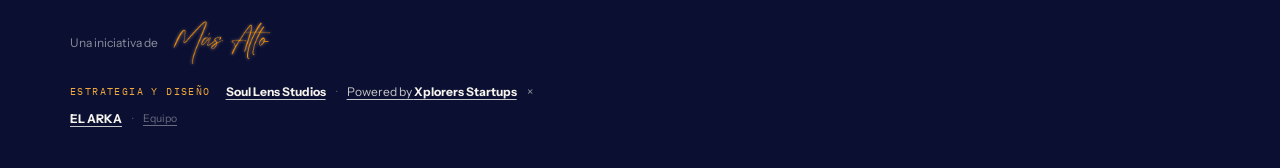
==== commit d042fd68: "Footer: cierra el vacío en el colofón — redes+ministerios apilados, créditos en 2 líneas - Redes soc" ====
--- a/agenda.html
+++ b/agenda.html
@@ -151,38 +151,44 @@
       <div class="footer-rule"></div>
       <div class="footer-row">
         <p class="privacy">Este sitio no usa cookies ni te rastrea. Los datos del formulario de registro se guardan solo para organizar el congreso y no se comparten con nadie — <a href="privacidad.html">Aviso de Privacidad</a>.</p>
-        <div class="footer-social-links">
-          <a class="footer-social" href="https://www.facebook.com/comunidadmasalto" target="_blank" rel="noopener" aria-label="Comunidad Más Alto en Facebook">
-            <svg viewBox="0 0 24 24" fill="currentColor" aria-hidden="true"><path d="M22 12.06C22 6.5 17.52 2 12 2S2 6.5 2 12.06c0 5 3.66 9.15 8.44 9.94v-7.03H7.9v-2.9h2.54V9.85c0-2.51 1.49-3.9 3.78-3.9 1.09 0 2.24.2 2.24.2v2.46h-1.26c-1.24 0-1.63.77-1.63 1.56v1.88h2.78l-.44 2.9h-2.34V22c4.78-.79 8.44-4.94 8.44-9.94Z"/></svg>
-            Facebook
-          </a>
-          <a class="footer-social" href="https://www.instagram.com/comunidad_masalto/" target="_blank" rel="noopener" aria-label="Comunidad Más Alto en Instagram">
-            <svg viewBox="0 0 24 24" fill="currentColor" aria-hidden="true"><path d="M12 2c2.7 0 3.05.01 4.12.06 1.06.05 1.79.22 2.43.47.66.26 1.21.6 1.76 1.15.55.55.9 1.1 1.15 1.76.25.64.42 1.37.47 2.43.05 1.07.06 1.42.06 4.12s-.01 3.05-.06 4.12c-.05 1.06-.22 1.79-.47 2.43a4.9 4.9 0 0 1-1.15 1.76 4.9 4.9 0 0 1-1.76 1.15c-.64.25-1.37.42-2.43.47-1.07.05-1.42.06-4.12.06s-3.05-.01-4.12-.06c-1.06-.05-1.79-.22-2.43-.47a4.9 4.9 0 0 1-1.76-1.15 4.9 4.9 0 0 1-1.15-1.76c-.25-.64-.42-1.37-.47-2.43C2.01 15.05 2 14.7 2 12s.01-3.05.06-4.12c.05-1.06.22-1.79.47-2.43.26-.66.6-1.21 1.15-1.76A4.9 4.9 0 0 1 5.44 2.53c.64-.25 1.37-.42 2.43-.47C8.95 2.01 9.3 2 12 2Zm0 1.8c-2.65 0-2.96.01-4.01.06-.86.04-1.33.18-1.64.3-.41.16-.7.35-1.01.66-.31.31-.5.6-.66 1.01-.12.31-.26.78-.3 1.64C4.33 8.72 4.32 9.03 4.32 12s.01 3.28.06 4.33c.04.86.18 1.33.3 1.64.16.41.35.7.66 1.01.31.31.6.5 1.01.66.31.12.78.26 1.64.3 1.05.05 1.36.06 4.01.06s2.96-.01 4.01-.06c.86-.04 1.33-.18 1.64-.3.41-.16.7-.35 1.01-.66.31-.31.5-.6.66-1.01.12-.31.26-.78.3-1.64.05-1.05.06-1.36.06-4.33s-.01-3.28-.06-4.33c-.04-.86-.18-1.33-.3-1.64a2.7 2.7 0 0 0-.66-1.01 2.7 2.7 0 0 0-1.01-.66c-.31-.12-.78-.26-1.64-.3C14.96 3.81 14.65 3.8 12 3.8Zm0 3.05a5.15 5.15 0 1 1 0 10.3 5.15 5.15 0 0 1 0-10.3Zm0 1.8a3.35 3.35 0 1 0 0 6.7 3.35 3.35 0 0 0 0-6.7Zm5.36-2a1.2 1.2 0 1 1 0 2.4 1.2 1.2 0 0 1 0-2.4Z"/></svg>
-            Instagram
-          </a>
-          <a class="footer-social" href="https://www.tiktok.com/@comunidad_masalto" target="_blank" rel="noopener" aria-label="Comunidad Más Alto en TikTok">
-            <svg viewBox="0 0 24 24" fill="currentColor" aria-hidden="true"><path d="M16.5 2h-3.1v13.6a2.6 2.6 0 1 1-2.6-2.6c.24 0 .47.03.69.08V9.9a5.9 5.9 0 1 0 5.01 5.83V8.77a7.9 7.9 0 0 0 4.6 1.47V7.14a4.7 4.7 0 0 1-4.6-4.63V2Z"/></svg>
-            TikTok
-          </a>
-          <a class="footer-social" href="https://www.youtube.com/@comunidadmasalto" target="_blank" rel="noopener" aria-label="Comunidad Más Alto en YouTube">
-            <svg viewBox="0 0 24 24" fill="currentColor" aria-hidden="true"><path d="M21.8 7.2s-.2-1.53-.83-2.2c-.8-.86-1.7-.86-2.11-.91C15.94 4 12 4 12 4h-.01s-3.94 0-6.86.09c-.41.05-1.3.05-2.11.91-.63.67-.83 2.2-.83 2.2S2 9 2 10.8v1.4c0 1.8.19 3.6.19 3.6s.2 1.53.83 2.2c.8.86 1.86.83 2.33.92 1.69.17 7.19.2 7.65.2 0 0 3.95 0 6.87-.09.41-.05 1.3-.05 2.11-.91.63-.67.83-2.2.83-2.2s.19-1.8.19-3.6v-1.4c0-1.8-.19-3.6-.19-3.6ZM9.96 14.98V8.62l5.75 3.19-5.75 3.17Z"/></svg>
-            YouTube
-          </a>
-        </div>
-      </div>
-      <div class="footer-ministerios">
-        <span class="footer-ministerios-label">Ministerios</span>
-        <a class="footer-ministerio" href="https://kids.comunidadmasalto.org/" target="_blank" rel="noopener">Kids</a>
-        <a class="footer-ministerio" href="https://nova.comunidadmasalto.org/" target="_blank" rel="noopener">Nova</a>
-        <a class="footer-ministerio" href="https://unica.comunidadmasalto.org/" target="_blank" rel="noopener">Unica</a>
-        <a class="footer-ministerio" href="https://vanguardia.comunidadmasalto.org/" target="_blank" rel="noopener">Vanguardia</a>
+        <div class="footer-links-col">
+          <div class="footer-social-links">
+            <a class="footer-social" href="https://www.facebook.com/comunidadmasalto" target="_blank" rel="noopener" aria-label="Comunidad Más Alto en Facebook">
+              <svg viewBox="0 0 24 24" fill="currentColor" aria-hidden="true"><path d="M22 12.06C22 6.5 17.52 2 12 2S2 6.5 2 12.06c0 5 3.66 9.15 8.44 9.94v-7.03H7.9v-2.9h2.54V9.85c0-2.51 1.49-3.9 3.78-3.9 1.09 0 2.24.2 2.24.2v2.46h-1.26c-1.24 0-1.63.77-1.63 1.56v1.88h2.78l-.44 2.9h-2.34V22c4.78-.79 8.44-4.94 8.44-9.94Z"/></svg>
+              Facebook
+            </a>
+            <a class="footer-social" href="https://www.instagram.com/comunidad_masalto/" target="_blank" rel="noopener" aria-label="Comunidad Más Alto en Instagram">
+              <svg viewBox="0 0 24 24" fill="currentColor" aria-hidden="true"><path d="M12 2c2.7 0 3.05.01 4.12.06 1.06.05 1.79.22 2.43.47.66.26 1.21.6 1.76 1.15.55.55.9 1.1 1.15 1.76.25.64.42 1.37.47 2.43.05 1.07.06 1.42.06 4.12s-.01 3.05-.06 4.12c-.05 1.06-.22 1.79-.47 2.43a4.9 4.9 0 0 1-1.15 1.76 4.9 4.9 0 0 1-1.76 1.15c-.64.25-1.37.42-2.43.47-1.07.05-1.42.06-4.12.06s-3.05-.01-4.12-.06c-1.06-.05-1.79-.22-2.43-.47a4.9 4.9 0 0 1-1.76-1.15 4.9 4.9 0 0 1-1.15-1.76c-.25-.64-.42-1.37-.47-2.43C2.01 15.05 2 14.7 2 12s.01-3.05.06-4.12c.05-1.06.22-1.79.47-2.43.26-.66.6-1.21 1.15-1.76A4.9 4.9 0 0 1 5.44 2.53c.64-.25 1.37-.42 2.43-.47C8.95 2.01 9.3 2 12 2Zm0 1.8c-2.65 0-2.96.01-4.01.06-.86.04-1.33.18-1.64.3-.41.16-.7.35-1.01.66-.31.31-.5.6-.66 1.01-.12.31-.26.78-.3 1.64C4.33 8.72 4.32 9.03 4.32 12s.01 3.28.06 4.33c.04.86.18 1.33.3 1.64.16.41.35.7.66 1.01.31.31.6.5 1.01.66.31.12.78.26 1.64.3 1.05.05 1.36.06 4.01.06s2.96-.01 4.01-.06c.86-.04 1.33-.18 1.64-.3.41-.16.7-.35 1.01-.66.31-.31.5-.6.66-1.01.12-.31.26-.78.3-1.64.05-1.05.06-1.36.06-4.33s-.01-3.28-.06-4.33c-.04-.86-.18-1.33-.3-1.64a2.7 2.7 0 0 0-.66-1.01 2.7 2.7 0 0 0-1.01-.66c-.31-.12-.78-.26-1.64-.3C14.96 3.81 14.65 3.8 12 3.8Zm0 3.05a5.15 5.15 0 1 1 0 10.3 5.15 5.15 0 0 1 0-10.3Zm0 1.8a3.35 3.35 0 1 0 0 6.7 3.35 3.35 0 0 0 0-6.7Zm5.36-2a1.2 1.2 0 1 1 0 2.4 1.2 1.2 0 0 1 0-2.4Z"/></svg>
+              Instagram
+            </a>
+            <a class="footer-social" href="https://www.tiktok.com/@comunidad_masalto" target="_blank" rel="noopener" aria-label="Comunidad Más Alto en TikTok">
+              <svg viewBox="0 0 24 24" fill="currentColor" aria-hidden="true"><path d="M16.5 2h-3.1v13.6a2.6 2.6 0 1 1-2.6-2.6c.24 0 .47.03.69.08V9.9a5.9 5.9 0 1 0 5.01 5.83V8.77a7.9 7.9 0 0 0 4.6 1.47V7.14a4.7 4.7 0 0 1-4.6-4.63V2Z"/></svg>
+              TikTok
+            </a>
+            <a class="footer-social" href="https://www.youtube.com/@comunidadmasalto" target="_blank" rel="noopener" aria-label="Comunidad Más Alto en YouTube">
+              <svg viewBox="0 0 24 24" fill="currentColor" aria-hidden="true"><path d="M21.8 7.2s-.2-1.53-.83-2.2c-.8-.86-1.7-.86-2.11-.91C15.94 4 12 4 12 4h-.01s-3.94 0-6.86.09c-.41.05-1.3.05-2.11.91-.63.67-.83 2.2-.83 2.2S2 9 2 10.8v1.4c0 1.8.19 3.6.19 3.6s.2 1.53.83 2.2c.8.86 1.86.83 2.33.92 1.69.17 7.19.2 7.65.2 0 0 3.95 0 6.87-.09.41-.05 1.3-.05 2.11-.91.63-.67.83-2.2.83-2.2s.19-1.8.19-3.6v-1.4c0-1.8-.19-3.6-.19-3.6ZM9.96 14.98V8.62l5.75 3.19-5.75 3.17Z"/></svg>
+              YouTube
+            </a>
+          </div>
+          <div class="footer-ministerios">
+            <span class="footer-ministerios-label">Ministerios</span>
+            <a class="footer-ministerio" href="https://kids.comunidadmasalto.org/" target="_blank" rel="noopener">Kids</a>
+            <a class="footer-ministerio" href="https://nova.comunidadmasalto.org/" target="_blank" rel="noopener">Nova</a>
+            <a class="footer-ministerio" href="https://unica.comunidadmasalto.org/" target="_blank" rel="noopener">Unica</a>
+            <a class="footer-ministerio" href="https://vanguardia.comunidadmasalto.org/" target="_blank" rel="noopener">Vanguardia</a>
+          </div>
+        </div>
       </div>
       <div class="footer-rule"></div>
       <div class="credits">
         <span class="lx-credit-cma">Una iniciativa de <a class="lx-cma-word" href="https://comunidadmasalto.org/" target="_blank" rel="noopener"><img src="assets/brand/cma/masalto-wordmark.png" alt="Comunidad Más Alto"></a></span>
-        <span><span class="design-label">Estrategia y Diseño</span> <a href="https://soullensstudios.live/" target="_blank" rel="noopener"><strong>Soul Lens Studios</strong></a></span>
-        <span><a href="https://xplorerstartups.ai/" target="_blank" rel="noopener">Powered by <strong>Xplorers Startups</strong></a> × <a href="https://elarka.ong/" target="_blank" rel="noopener"><strong>EL ARKA</strong></a></span>
-        <a href="guion.html" class="footer-team">Equipo</a>
+        <p class="credits-linea">
+          <span class="design-label">Estrategia y Diseño</span> <a href="https://soullensstudios.live/" target="_blank" rel="noopener"><strong>Soul Lens Studios</strong></a>
+          <span class="credits-sep">·</span>
+          <a href="https://xplorerstartups.ai/" target="_blank" rel="noopener">Powered by <strong>Xplorers Startups</strong></a> × <a href="https://elarka.ong/" target="_blank" rel="noopener"><strong>EL ARKA</strong></a>
+          <span class="credits-sep">·</span>
+          <a href="guion.html" class="footer-team">Equipo</a>
+        </p>
       </div>
     </div>
   </footer>
--- a/assets/styles.css
+++ b/assets/styles.css
@@ -772,7 +772,11 @@
   color: color-mix(in srgb, var(--lx-bone) 50%, transparent);
 }
 .footer .privacy a { color: inherit; text-decoration: underline; text-underline-offset: 2px; }
-.footer-social-links { flex: 0 0 auto; display: flex; flex-wrap: wrap; align-items: center; gap: 10px 18px; }
+/* Columna derecha del footer-row: redes + ministerios apilados, no dos
+   filas sueltas casi vacías — así el bloque pesa lo que su contenido,
+   no todo el ancho del footer. */
+.footer-links-col { flex: 0 0 auto; display: flex; flex-direction: column; align-items: flex-end; gap: 16px; }
+.footer-social-links { flex: 0 0 auto; display: flex; flex-wrap: wrap; justify-content: flex-end; align-items: center; gap: 10px 18px; }
 .footer-social {
   flex: 0 0 auto; display: inline-flex; align-items: center; gap: 8px;
   font-family: var(--font-marker); font-size: 11.5px; letter-spacing: .14em; text-transform: uppercase;
@@ -784,7 +788,7 @@
 /* Ministerios como pastillas, no una línea de texto subrayado — mismo
    peso visual que footer-social. Sin logo propio de cada uno todavía
    (no hay archivo real que usar); esto es lo mejor sin inventar uno. */
-.footer-ministerios { margin: 18px 0 0; display: flex; flex-wrap: wrap; align-items: center; gap: 8px 10px; }
+.footer-ministerios { margin: 0; display: flex; flex-wrap: wrap; justify-content: flex-end; align-items: center; gap: 8px 10px; }
 .footer-ministerios-label {
   font-family: var(--font-marker); font-size: 10.5px; letter-spacing: .12em; text-transform: uppercase;
   color: color-mix(in srgb, var(--lx-bone) 42%, transparent); margin-right: 2px;
@@ -798,24 +802,27 @@
 }
 .footer-ministerio:hover { border-color: var(--lx-amber); color: var(--lx-bone); background: color-mix(in srgb, var(--lx-amber) 10%, transparent); }
 
+/* ── Cierre del footer — colofón de 2 líneas, no una fila estirada con
+   "Equipo" aislado al otro extremo. El ancho lo pone el contenido, no
+   el footer completo: así nunca queda un vacío a la mitad. ── */
 .footer .credits {
-  display: flex; flex-wrap: wrap; align-items: center; gap: 7px 20px;
+  display: flex; flex-direction: column; align-items: flex-start; gap: 10px;
   font-size: 12px; color: color-mix(in srgb, var(--lx-bone) 55%, transparent);
 }
 .footer .credits a { color: color-mix(in srgb, var(--lx-bone) 80%, transparent); }
-/* Los 3 nombres de marca al mismo peso — antes solo Soul Lens Studios
-   llevaba <strong>, y sin color propio se perdía igual que el resto. */
 .footer .credits strong { color: var(--lx-bone); font-weight: 700; }
 .footer .credits .design-label {
   font-family: var(--font-marker); font-size: 10px; letter-spacing: .14em; text-transform: uppercase;
   color: var(--lx-amber); margin-right: 5px;
 }
-.footer .credits .footer-team { margin-left: auto; opacity: .4; font-size: 10.5px; transition: opacity .2s var(--lx-ease); }
-.footer .credits .footer-team:hover { opacity: .75; }
+.credits-linea { display: flex; flex-wrap: wrap; align-items: center; gap: 7px 10px; margin: 0; }
+.credits-sep { color: color-mix(in srgb, var(--lx-bone) 28%, transparent); }
+.footer .credits .footer-team { opacity: .5; font-size: 10.5px; transition: opacity .2s var(--lx-ease); }
+.footer .credits .footer-team:hover { opacity: .85; }
 @media (max-width: 640px) {
   .footer-row { flex-direction: column; align-items: flex-start; gap: 18px; }
-  .footer .credits { flex-direction: column; align-items: flex-start; gap: 9px; }
-  .footer .credits .footer-team { margin-left: 0; }
+  .footer-links-col { align-items: flex-start; }
+  .footer-social-links, .footer-ministerios { justify-content: flex-start; }
 }
 
 /* ── revelado al hacer scroll (compositor; sin JS todo es visible) ── */
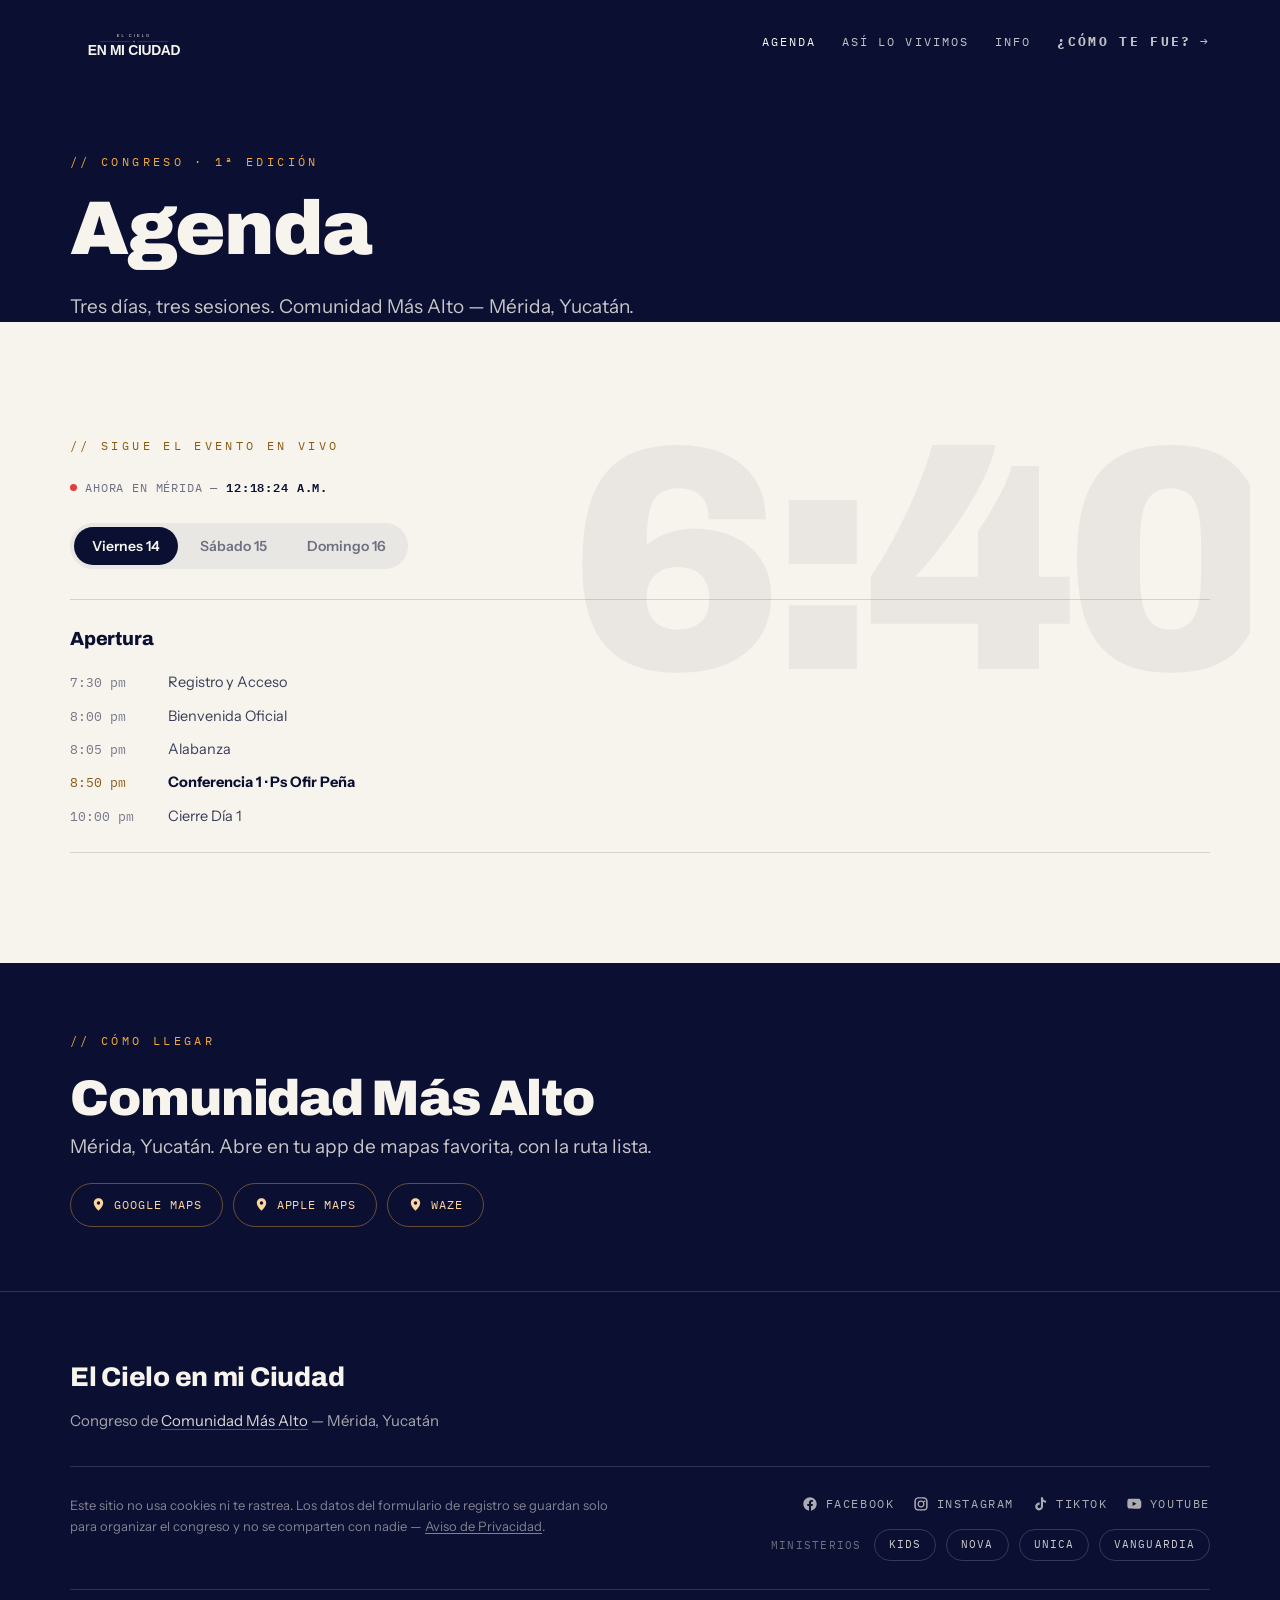
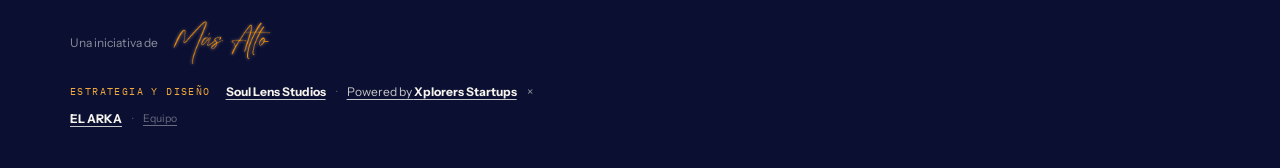
==== commit a2811494: "Modo post-evento + Así lo vivimos + encuesta de evaluación El congreso terminó el 16-ago. El sitio e" ====
--- a/agenda.html
+++ b/agenda.html
@@ -28,7 +28,7 @@
   <link rel="preconnect" href="https://fonts.googleapis.com">
   <link rel="preconnect" href="https://fonts.gstatic.com" crossorigin>
   <link href="https://fonts.googleapis.com/css2?family=Archivo:wght@800;900&family=Instrument+Sans:wght@400;500;600&family=IBM+Plex+Mono:wght@400;500&display=swap" rel="stylesheet">
-  <link rel="stylesheet" href="assets/styles.css?v=260811">
+  <link rel="stylesheet" href="assets/styles.css?v=260816">
 </head>
 <body>
   <header class="top top-solid">
@@ -37,9 +37,9 @@
     </a>
     <nav class="top-nav" id="js-top-nav" aria-label="Navegación">
       <a href="agenda.html" aria-current="page">Agenda</a>
-      <a href="momentos.html">Momentos</a>
+      <a href="asi-lo-vivimos.html">Así lo vivimos</a>
       <a href="info.html">Info</a>
-      <a class="lx-btn" href="index.html#registro" data-cta="nav">Aparta tu lugar</a>
+      <a class="lx-btn" href="encuesta.html" data-cta-fallback="none">¿Cómo te fue?</a>
     </nav>
     <button class="top-burger" id="js-top-burger" type="button" aria-label="Abrir menú" aria-expanded="false" aria-controls="js-top-nav">
       <span></span><span></span><span></span>
@@ -193,9 +193,9 @@
     </div>
   </footer>
 
-  <script src="assets/config.js"></script>
-  <script type="module" src="assets/main.js"></script>
-  <script type="module" src="assets/agenda.js"></script>
+  <script src="assets/config.js?v=260816"></script>
+  <script type="module" src="assets/main.js?v=260816"></script>
+  <script type="module" src="assets/agenda.js?v=260816"></script>
   <script type="module">
     import { cargarClimaActual } from './assets/clima.js';
     cargarClimaActual('js-clima-actual');
--- a/assets/styles.css
+++ b/assets/styles.css
@@ -1087,3 +1087,339 @@
   .lxi-logo { opacity: 1; filter: none; transform: translate(-50%, -50%) scale(.58); top: 19%; }
   .lxi-mensaje .lxi-clip { clip-path: none; }
 }
+
+/* ─────────────────────────────────────────────────────────────────────────────
+   ENCUESTA DE EVALUACIÓN (encuesta.html) — una pregunta por pantalla.
+   Casi todo se contesta desde el teléfono al salir del congreso: por eso
+   el tipo es grande, las opciones son áreas de toque de 56px+ y no hay
+   nada más en pantalla compitiendo con la pregunta.
+   ───────────────────────────────────────────────────────────────────────────── */
+.enc-wrap { background: var(--lx-night); min-height: 100vh; padding-block: 0; }
+.enc-container { max-width: 720px; }
+
+/* Progreso: fijo bajo el header, para que el avance se vea sin buscarlo. */
+.enc-progreso {
+  position: sticky; top: 0; z-index: 20;
+  height: 3px; background: var(--lx-border-dark-soft);
+}
+.enc-progreso-fill {
+  height: 100%; width: 0;
+  background: linear-gradient(90deg, var(--lx-amber-dark), var(--lx-amber));
+  transition: width .45s var(--lx-ease);
+}
+
+.enc-paso {
+  padding-block: clamp(48px, 9vh, 88px);
+  opacity: 0; transform: translateY(14px);
+  transition: opacity .4s var(--lx-ease), transform .4s var(--lx-ease);
+}
+.enc-paso.is-activo { opacity: 1; transform: none; }
+.enc-paso[hidden] { display: none; }
+.enc-h1 { font-size: clamp(42px, 9vw, 84px); }
+.enc-lead { max-width: 46ch; margin-bottom: 32px; }
+.enc-nota {
+  margin-top: 18px; font-family: var(--font-marker); font-size: 12.5px;
+  letter-spacing: .06em; color: color-mix(in srgb, var(--lx-bone) 45%, transparent);
+}
+.enc-nota-aviso { color: var(--lx-amber-light); letter-spacing: 0; font-family: var(--font-body); font-size: 14.5px; }
+
+.enc-conteo {
+  display: block; margin-bottom: 18px;
+  font-family: var(--font-marker); font-size: 12px; letter-spacing: .28em;
+  text-transform: uppercase; color: var(--lx-amber);
+}
+.enc-preg {
+  margin: 0 0 10px; font-family: var(--font-display); font-weight: 900;
+  font-size: clamp(27px, 5.2vw, 44px); line-height: 1.06; letter-spacing: -.022em;
+  text-wrap: balance; color: var(--lx-bone);
+}
+.enc-preg em, .enc-fila-t em { font-style: normal; color: var(--lx-amber-light); }
+.enc-preg label { cursor: text; }
+.enc-preg:focus-visible { outline-offset: 6px; }
+.enc-ayuda {
+  margin: 0 0 26px; font-size: 16px; max-width: 46ch;
+  color: color-mix(in srgb, var(--lx-bone) 62%, transparent);
+}
+
+/* ── Opciones de una sola respuesta ── */
+.enc-opciones { display: flex; flex-direction: column; gap: 10px; }
+.enc-opciones-fila { flex-direction: row; flex-wrap: wrap; }
+.enc-opcion {
+  display: flex; align-items: center; gap: 13px;
+  min-height: 58px; padding: 14px 18px;
+  border: 1px solid var(--lx-border-dark); border-radius: var(--r);
+  cursor: pointer; font-size: 16.5px; line-height: 1.35;
+  color: color-mix(in srgb, var(--lx-bone) 84%, transparent);
+  background: color-mix(in srgb, var(--lx-mid) 32%, transparent);
+  transition: border-color .2s var(--lx-ease), background .2s var(--lx-ease), color .2s var(--lx-ease);
+}
+.enc-opciones-fila .enc-opcion { flex: 1 1 auto; justify-content: center; text-align: center; }
+.enc-opcion:hover { border-color: color-mix(in srgb, var(--lx-bone) 30%, transparent); }
+.enc-opcion input { width: 20px; height: 20px; flex: 0 0 auto; accent-color: var(--lx-amber); }
+.enc-opciones-fila .enc-opcion input { display: none; }
+.enc-opcion:has(input:checked) {
+  border-color: var(--lx-amber);
+  background: color-mix(in srgb, var(--lx-amber) 15%, transparent);
+  color: var(--lx-bone);
+}
+
+/* ── Chips de día ── */
+.enc-chips { display: flex; flex-wrap: wrap; gap: 10px; }
+.enc-chip {
+  display: inline-flex; align-items: center; gap: 9px;
+  min-height: 54px; padding: 13px 20px; border-radius: var(--r-pill);
+  border: 1px solid var(--lx-border-dark); cursor: pointer; font-size: 16px;
+  color: color-mix(in srgb, var(--lx-bone) 80%, transparent);
+  transition: border-color .2s var(--lx-ease), background .2s var(--lx-ease), color .2s var(--lx-ease);
+}
+.enc-chip input { width: 19px; height: 19px; accent-color: var(--lx-amber); }
+.enc-chip:has(input:checked) {
+  border-color: var(--lx-amber);
+  background: color-mix(in srgb, var(--lx-amber) 16%, transparent);
+  color: var(--lx-bone);
+}
+
+/* ── Estrellas por parte del congreso ── */
+.enc-estrellas-lista { display: flex; flex-direction: column; gap: 4px; }
+.enc-fila {
+  display: flex; align-items: center; justify-content: space-between; gap: 16px;
+  padding: 15px 0; border-bottom: 1px solid var(--lx-border-dark-soft);
+}
+.enc-fila:last-child { border-bottom: 0; }
+.enc-fila-t {
+  font-size: 16.5px; font-weight: 600; line-height: 1.3; color: var(--lx-bone);
+}
+.enc-fila-t em { display: block; font-size: 13.5px; font-weight: 400; margin-top: 2px; }
+.enc-estrellas { display: flex; gap: 2px; flex: 0 0 auto; }
+.enc-estrella {
+  display: grid; place-items: center; width: 42px; height: 44px; cursor: pointer;
+}
+.enc-estrella input { position: absolute; opacity: 0; width: 1px; height: 1px; }
+.enc-estrella svg {
+  width: 27px; height: 27px;
+  fill: color-mix(in srgb, var(--lx-bone) 18%, transparent);
+  transition: fill .18s var(--lx-ease), transform .18s var(--lx-ease);
+}
+.enc-estrella:hover svg { transform: scale(1.12); }
+.enc-estrellas[data-valor="1"] .enc-estrella:nth-child(-n+1) svg,
+.enc-estrellas[data-valor="2"] .enc-estrella:nth-child(-n+2) svg,
+.enc-estrellas[data-valor="3"] .enc-estrella:nth-child(-n+3) svg,
+.enc-estrellas[data-valor="4"] .enc-estrella:nth-child(-n+4) svg,
+.enc-estrellas[data-valor="5"] .enc-estrella:nth-child(-n+5) svg { fill: var(--lx-amber); }
+.enc-estrella:has(input:focus-visible) svg { outline: 2px solid var(--lx-amber-light); outline-offset: 2px; border-radius: 4px; }
+
+/* ── Texto abierto ── */
+.enc-texto {
+  width: 100%; padding: 15px 16px;
+  font-family: var(--font-body); font-size: 17px; line-height: 1.5;
+  color: var(--lx-bone); background: color-mix(in srgb, var(--lx-mid) 40%, transparent);
+  border: 1px solid var(--lx-border-dark); border-radius: var(--r);
+  resize: vertical;
+  transition: border-color .2s var(--lx-ease), background .2s var(--lx-ease);
+}
+.enc-texto-corto { resize: none; min-height: 56px; }
+.enc-texto::placeholder { color: color-mix(in srgb, var(--lx-bone) 32%, transparent); }
+.enc-texto:hover { border-color: color-mix(in srgb, var(--lx-bone) 26%, transparent); }
+.enc-texto:focus {
+  outline: 2px solid var(--lx-amber); outline-offset: 2px; border-color: transparent;
+}
+.enc-campo { margin-bottom: 16px; }
+.enc-campo label {
+  display: block; margin-bottom: 7px; font-size: 15px; font-weight: 600; color: var(--lx-bone);
+}
+.enc-sub { margin-top: 30px; padding-top: 24px; border-top: 1px solid var(--lx-border-dark-soft); }
+.enc-sub-label {
+  display: block; margin-bottom: 10px; font-size: 16.5px; font-weight: 600; color: var(--lx-bone);
+}
+
+.enc-privacidad {
+  margin-top: 4px; font-size: 13.5px; line-height: 1.5;
+  color: color-mix(in srgb, var(--lx-bone) 50%, transparent);
+}
+.enc-error {
+  margin-top: 14px; font-size: 15px; font-weight: 500; color: #FF9A8E;
+}
+
+/* ── Acciones ── */
+.enc-acciones { display: flex; align-items: center; gap: 20px; margin-top: 34px; flex-wrap: wrap; }
+.enc-btn {
+  min-height: 58px; padding: 16px 34px;
+  display: inline-flex; align-items: center; justify-content: center; gap: 10px;
+  font-family: var(--font-body); font-size: 17.5px; font-weight: 700;
+  color: #3A2408; background: var(--lx-amber);
+  border: 0; border-radius: var(--r-pill); cursor: pointer;
+  transition: transform .2s var(--lx-ease), background .2s var(--lx-ease);
+}
+.enc-btn:hover { background: var(--lx-amber-light); transform: translateY(-2px); }
+.enc-btn:active { transform: scale(.99); }
+.enc-btn[disabled] { opacity: .6; cursor: default; transform: none; }
+.enc-btn-ghost {
+  background: none; color: color-mix(in srgb, var(--lx-bone) 70%, transparent);
+  border: 1px solid var(--lx-border-dark);
+}
+.enc-btn-ghost:hover { background: none; color: var(--lx-bone); border-color: var(--lx-bone); }
+.enc-btn-final { width: 100%; }
+.enc-atras {
+  padding: 6px 0; background: none; border: 0; cursor: pointer;
+  font-family: var(--font-body); font-size: 15.5px;
+  color: color-mix(in srgb, var(--lx-bone) 52%, transparent);
+  transition: color .2s var(--lx-ease);
+}
+.enc-atras:hover { color: var(--lx-bone); }
+
+/* ── Gracias ── */
+.enc-gracias { text-align: center; }
+.enc-gracias-ico {
+  width: 72px; height: 72px; margin: 0 auto 22px; border-radius: 50%;
+  display: grid; place-items: center; font-size: 34px; color: var(--lx-amber);
+  background: color-mix(in srgb, var(--lx-amber) 14%, transparent);
+  border: 2px solid var(--lx-amber);
+}
+.enc-gracias .lx-lead { margin-inline: auto; }
+.enc-gracias-links {
+  display: flex; flex-direction: column; align-items: center; gap: 16px; margin-top: 8px;
+}
+
+@media (max-width: 720px) {
+  .enc-fila { flex-direction: column; align-items: flex-start; gap: 10px; }
+  .enc-estrellas { margin-left: -6px; }
+  .enc-acciones { gap: 14px; }
+  .enc-btn { width: 100%; }
+  .enc-atras { width: 100%; }
+}
+
+/* ─────────────────────────────────────────────────────────────────────────────
+   ASÍ LO VIVIMOS (asi-lo-vivimos.html) — la memoria del congreso.
+   Tres formatos conviviendo: el recap horizontal, los reels verticales
+   (9:16, como se filmaron) y la galería por día. Un solo modal los abre
+   a todos.
+   ───────────────────────────────────────────────────────────────────────────── */
+.viv-sec { padding-block: 88px; }
+@media (max-width: 720px) { .viv-sec { padding-block: 60px; } }
+
+/* ── Fachada de YouTube: la miniatura ahora, el iframe solo al tocar ── */
+.viv-recap-caja { margin-top: 26px; }
+.viv-facade {
+  display: block; position: relative; width: 100%; padding: 0;
+  aspect-ratio: 16 / 9; overflow: hidden; cursor: pointer;
+  background: var(--lx-mid); border: 1px solid var(--lx-border-dark);
+  border-radius: var(--r-lg);
+}
+.viv-facade img { width: 100%; height: 100%; object-fit: cover; display: block; }
+.viv-play {
+  position: absolute; inset: 0; margin: auto;
+  width: 78px; height: 78px; border-radius: 50%;
+  display: grid; place-items: center; color: var(--lx-night);
+  background: var(--lx-amber);
+  box-shadow: 0 10px 40px rgba(0,0,0,.4);
+  transition: transform .25s var(--lx-ease), background .25s var(--lx-ease);
+}
+.viv-play svg { width: 32px; height: 32px; margin-left: 4px; }
+.viv-facade:hover .viv-play { transform: scale(1.08); background: var(--lx-amber-light); }
+.viv-play-sm { width: 52px; height: 52px; }
+.viv-play-sm svg { width: 22px; height: 22px; }
+
+/* ── Carril de reels: sangra hasta el borde, que es lo que invita a
+   deslizarlo. El scroll se ancla con snap para que no quede a medias. ── */
+.viv-rail {
+  display: flex; gap: 14px; margin-top: 30px;
+  padding: 4px 40px 18px; overflow-x: auto;
+  scroll-snap-type: x mandatory; scrollbar-width: thin;
+  scrollbar-color: color-mix(in srgb, var(--lx-bone) 22%, transparent) transparent;
+}
+@media (max-width: 720px) { .viv-rail { padding-inline: 22px; } }
+.viv-reel { flex: 0 0 auto; width: 190px; scroll-snap-align: start; }
+.viv-reel-btn {
+  display: block; position: relative; width: 100%; padding: 0;
+  aspect-ratio: 9 / 16; overflow: hidden; cursor: pointer;
+  background: var(--lx-night); border: 1px solid var(--lx-border-dark);
+  border-radius: var(--r); transition: transform .3s var(--lx-ease), border-color .3s var(--lx-ease);
+}
+.viv-reel-btn img { width: 100%; height: 100%; object-fit: cover; display: block; }
+.viv-reel-sinposter { position: absolute; inset: 0; background: var(--grad-hero); opacity: .55; }
+.viv-reel-btn:hover { transform: translateY(-4px); border-color: var(--lx-amber); }
+.viv-reel-dia {
+  position: absolute; top: 10px; left: 10px;
+  padding: 5px 11px; border-radius: var(--r-pill);
+  font-family: var(--font-marker); font-size: 10.5px; letter-spacing: .1em;
+  text-transform: uppercase; color: var(--lx-night); background: var(--lx-amber);
+}
+.viv-reel-t {
+  display: block; margin-top: 10px; font-size: 14px; line-height: 1.35;
+  color: color-mix(in srgb, var(--lx-bone) 72%, transparent);
+}
+
+/* ── Galería de fotos ── */
+#js-viv-tabs { margin-top: 26px; }
+#js-viv-tabs:empty { display: none; }
+.viv-grid {
+  display: grid; gap: 10px; margin-top: 22px;
+  grid-template-columns: repeat(auto-fill, minmax(180px, 1fr));
+}
+@media (max-width: 520px) { .viv-grid { grid-template-columns: repeat(2, 1fr); } }
+.viv-foto {
+  display: block; padding: 0; aspect-ratio: 4 / 3; overflow: hidden; cursor: pointer;
+  background: var(--lx-mid); border: 0; border-radius: var(--r);
+}
+.viv-foto img {
+  width: 100%; height: 100%; object-fit: cover; display: block;
+  transition: transform .4s var(--lx-ease);
+}
+.viv-foto:hover img { transform: scale(1.05); }
+
+/* ── Teatro: un solo modal para YouTube, .mp4 y fotos ── */
+html.viv-lock, html.viv-lock body { overflow: hidden; }
+.viv-teatro {
+  position: fixed; inset: 0; z-index: 200;
+  display: none; place-items: center;
+  background: color-mix(in srgb, #05071c 92%, transparent);
+  backdrop-filter: blur(6px);
+  padding: 20px;
+}
+.viv-teatro.abierto { display: grid; }
+.viv-teatro-caja {
+  width: min(100%, 1100px); max-height: 78vh;
+  display: grid; place-items: center;
+}
+.viv-teatro-caja.es-youtube { aspect-ratio: 16 / 9; }
+.viv-teatro-caja.es-video { width: min(100%, 420px); }
+.viv-teatro-caja iframe { width: 100%; height: 100%; border: 0; border-radius: var(--r); }
+.viv-teatro-caja video {
+  width: 100%; max-height: 78vh; border-radius: var(--r); background: #000;
+}
+.viv-teatro-caja img {
+  max-width: 100%; max-height: 78vh; width: auto; object-fit: contain; border-radius: var(--r);
+}
+.viv-ig-link {
+  margin-top: 12px; font-family: var(--font-marker); font-size: 12px;
+  letter-spacing: .16em; text-transform: uppercase; color: var(--lx-amber);
+}
+.viv-teatro-cerrar {
+  position: absolute; top: 18px; right: 20px; z-index: 2;
+  width: 46px; height: 46px; border-radius: 50%; cursor: pointer;
+  font-size: 19px; color: var(--lx-bone);
+  background: color-mix(in srgb, var(--lx-bone) 12%, transparent);
+  border: 1px solid var(--lx-border-dark);
+}
+.viv-teatro-cerrar:hover { background: color-mix(in srgb, var(--lx-bone) 20%, transparent); }
+.viv-teatro-nav {
+  position: absolute; top: 50%; transform: translateY(-50%); z-index: 2;
+  width: 48px; height: 48px; border-radius: 50%; cursor: pointer;
+  font-size: 27px; line-height: 1; color: var(--lx-bone);
+  background: color-mix(in srgb, var(--lx-bone) 10%, transparent);
+  border: 1px solid var(--lx-border-dark);
+}
+.viv-teatro-nav:hover { background: color-mix(in srgb, var(--lx-bone) 20%, transparent); }
+.viv-prev { left: 14px; }
+.viv-next { right: 14px; }
+.viv-teatro-cap {
+  position: absolute; bottom: 20px; left: 0; right: 0; margin: 0 auto;
+  text-align: center; font-size: 14.5px; max-width: 46ch;
+  color: color-mix(in srgb, var(--lx-bone) 70%, transparent);
+}
+.viv-teatro-count { font-family: var(--font-marker); font-size: 12px; letter-spacing: .12em; opacity: .7; }
+@media (max-width: 720px) {
+  .viv-teatro-nav { width: 42px; height: 42px; font-size: 23px; }
+  .viv-prev { left: 6px; } .viv-next { right: 6px; }
+  .viv-teatro-caja.es-video { width: 100%; }
+}
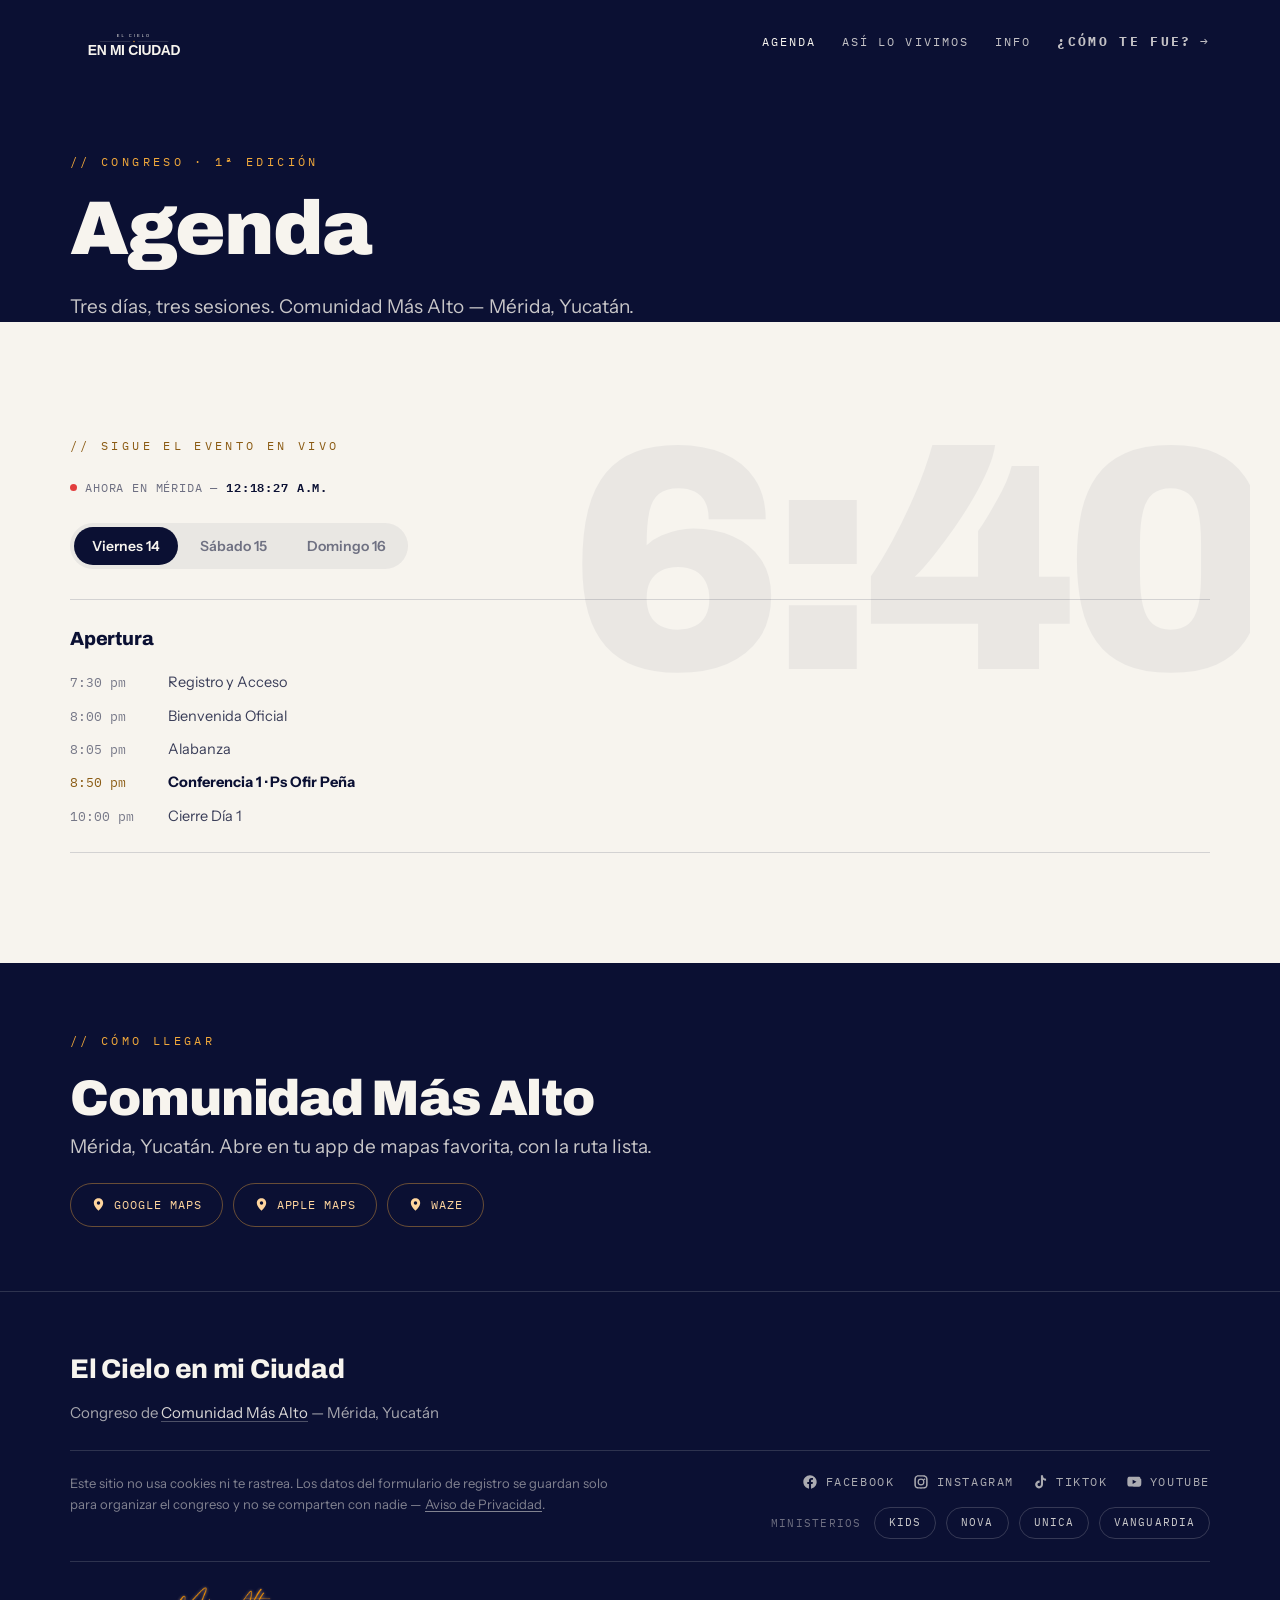
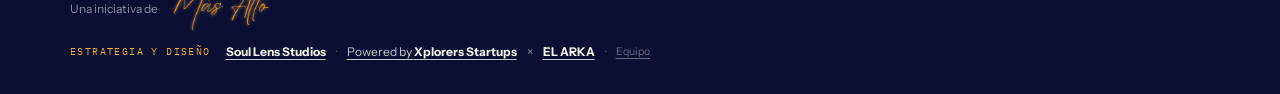
==== commit e5c5da08: "Arregla la galería: las pestañas de día no ocultaban nada Dos bugs que solo se veían con dos días ca" ====
--- a/agenda.html
+++ b/agenda.html
@@ -28,7 +28,7 @@
   <link rel="preconnect" href="https://fonts.googleapis.com">
   <link rel="preconnect" href="https://fonts.gstatic.com" crossorigin>
   <link href="https://fonts.googleapis.com/css2?family=Archivo:wght@800;900&family=Instrument+Sans:wght@400;500;600&family=IBM+Plex+Mono:wght@400;500&display=swap" rel="stylesheet">
-  <link rel="stylesheet" href="assets/styles.css?v=260816">
+  <link rel="stylesheet" href="assets/styles.css?v=260817">
 </head>
 <body>
   <header class="top top-solid">
--- a/assets/styles.css
+++ b/assets/styles.css
@@ -50,6 +50,16 @@
 
 section { position: relative; padding-block: 110px; }
 @media (max-width: 720px) { section { padding-block: 72px; } }
+/* El respiro de cierre de la última sección y el arranque del footer se
+   suman (110 + 64 = 174px sin nada que leer). Ese aire separa secciones
+   entre sí; contra el footer solo deja la página colgando. Se recorta la
+   última sección VISIBLE — hay secciones que el JS destapa según la fecha
+   (#js-encuesta, #js-viv-teaser), y el recorte debe seguir a la que de
+   verdad cierra la página, no a una oculta. */
+body > section:not([hidden]):not(:has(~ section:not([hidden]))) { padding-bottom: 72px; }
+@media (max-width: 720px) {
+  body > section:not([hidden]):not(:has(~ section:not([hidden]))) { padding-bottom: 48px; }
+}
 .lx-on-night { background: var(--lx-night); }
 .lx-on-mid { background: var(--lx-mid); }
 .lx-on-bone { background: var(--lx-bone); color: var(--lx-night); }
@@ -254,6 +264,14 @@
 .lx-t2 { display: block; color: var(--lx-amber-light); }
 .lx-hero .lx-lead { margin-bottom: 64px; }
 .lx-cta-row { display: flex; gap: 16px; flex-wrap: wrap; margin-bottom: 56px; }
+/* Ese margen es para el hero, donde debajo sigue la franja de fecha/sede.
+   En una sección de cierre justo antes del footer, se suma al padding de
+   la sección Y al padding del footer — el resultado es un hueco enorme
+   que no aporta nada. Se anula donde el CTA es lo último antes de que
+   termine la página; por estructura y no por lista de IDs, para que una
+   página nueva no herede el hueco por olvido. */
+#js-viv-vacio .lx-cta-row,
+body > section:not([hidden]):not(:has(~ section:not([hidden]))) .lx-cta-row { margin-bottom: 0; }
 
 .lx-horizon { position: relative; padding-bottom: 64px; }
 .lx-horizon .lx-line { height: 1px; background: var(--lx-border-dark); }
@@ -446,6 +464,13 @@
   transition: background .2s ease, color .2s ease;
 }
 .lx-dia-tab[aria-selected="true"] { background: var(--lx-night); color: var(--lx-bone); }
+/* Estas pestañas nacieron en la agenda, que va sobre hueso. Sobre la sección
+   noche de "Búscate" quedaban tinta sobre tinta — la de Domingo era invisible.
+   Se invierten los mismos dos tokens en vez de duplicar el componente. */
+.lx-on-night .lx-dias-tabs { background: color-mix(in srgb, var(--lx-bone) 8%, transparent); }
+.lx-on-night .lx-dia-tab { color: color-mix(in srgb, var(--lx-bone) 62%, transparent); }
+.lx-on-night .lx-dia-tab:hover { color: var(--lx-bone); }
+.lx-on-night .lx-dia-tab[aria-selected="true"] { background: var(--lx-bone); color: var(--lx-night); }
 .lx-tab-vivo { width: 7px; height: 7px; animation: lx-pulso 2s infinite; }
 @media (max-width: 520px) { .lx-dia-tab { padding: 9px 14px; font-size: 13.5px; } }
 
@@ -484,7 +509,7 @@
    wordmark en su propio ámbar va directo sobre índigo (misma familia de
    color que el ámbar del congreso, no choca como el combo naranja+gris
    del logo completo) — tamaño generoso, es quien convoca. ── */
-.lx-credit-cma { display: flex; align-items: center; gap: 12px; flex-wrap: wrap; margin-bottom: 4px; }
+.lx-credit-cma { display: flex; align-items: center; gap: 12px; flex-wrap: wrap; }
 .lx-cma-word { display: inline-flex; align-items: center; }
 .lx-cma-word img { display: block; height: 50px; width: auto; }
 
@@ -754,8 +779,8 @@
    créditos en una sola línea discreta. Antes era una pila de párrafos
    grises de tamaño parecido + una tarjeta de CTA — se sentía a plantilla,
    no a cierre de revista. ── */
-.footer { background: var(--lx-night); border-top: 1px solid var(--lx-border-dark); padding: 64px 0 40px; }
-.footer-masthead { margin-bottom: 32px; }
+.footer { background: var(--lx-night); border-top: 1px solid var(--lx-border-dark); padding: 56px 0 32px; }
+.footer-masthead { margin-bottom: 24px; }
 .footer-brand {
   font-family: var(--font-display); font-weight: 800; font-size: clamp(21px, 2.6vw, 27px);
   letter-spacing: -.01em; margin: 0 0 10px; color: var(--lx-bone);
@@ -765,7 +790,9 @@
   color: color-mix(in srgb, var(--lx-bone) 88%, transparent); text-decoration: underline;
   text-underline-offset: 3px; text-decoration-color: color-mix(in srgb, var(--lx-bone) 28%, transparent);
 }
-.footer-rule { height: 1px; background: var(--lx-border-dark); margin: 28px 0; }
+/* Dos reglas = cuatro márgenes en la misma columna corta; a 28px el
+   footer se leía como tres bloques sueltos, no como un colofón. */
+.footer-rule { height: 1px; background: var(--lx-border-dark); margin: 22px 0; }
 .footer-row { display: flex; align-items: flex-start; justify-content: space-between; gap: 24px; flex-wrap: wrap; }
 .footer .privacy {
   flex: 1 1 380px; margin: 0; font-size: 13px; line-height: 1.65;
@@ -806,7 +833,7 @@
    "Equipo" aislado al otro extremo. El ancho lo pone el contenido, no
    el footer completo: así nunca queda un vacío a la mitad. ── */
 .footer .credits {
-  display: flex; flex-direction: column; align-items: flex-start; gap: 10px;
+  display: flex; flex-direction: column; align-items: flex-start; gap: 8px;
   font-size: 12px; color: color-mix(in srgb, var(--lx-bone) 55%, transparent);
 }
 .footer .credits a { color: color-mix(in srgb, var(--lx-bone) 80%, transparent); }
@@ -815,12 +842,20 @@
   font-family: var(--font-marker); font-size: 10px; letter-spacing: .14em; text-transform: uppercase;
   color: var(--lx-amber); margin-right: 5px;
 }
-.credits-linea { display: flex; flex-wrap: wrap; align-items: center; gap: 7px 10px; margin: 0; }
+/* Es un <p>, así que heredaba el `max-width: 60ch` global de párrafo y se
+   partía en dos renglones aun sobrando ancho — el segundo casi vacío. El
+   colofón no es prosa: mide lo que mide su línea. */
+.credits-linea { display: flex; flex-wrap: wrap; align-items: center; gap: 7px 10px; margin: 0; max-width: none; }
 .credits-sep { color: color-mix(in srgb, var(--lx-bone) 28%, transparent); }
 .footer .credits .footer-team { opacity: .5; font-size: 10.5px; transition: opacity .2s var(--lx-ease); }
 .footer .credits .footer-team:hover { opacity: .85; }
 @media (max-width: 640px) {
   .footer-row { flex-direction: column; align-items: flex-start; gap: 18px; }
+  /* Al apilar, el eje principal pasa a ser el vertical: el `flex: 1 1 380px`
+     del aviso deja de ser un ancho mínimo y se vuelve una ALTURA de 380px
+     que el texto no llena — ~290px de vacío negro dentro del footer en
+     móvil. Aquí el párrafo debe medir lo que mide su texto. */
+  .footer .privacy { flex: 0 0 auto; }
   .footer-links-col { align-items: flex-start; }
   .footer-social-links, .footer-ministerios { justify-content: flex-start; }
 }
@@ -1094,8 +1129,18 @@
    el tipo es grande, las opciones son áreas de toque de 56px+ y no hay
    nada más en pantalla compitiendo con la pregunta.
    ───────────────────────────────────────────────────────────────────────────── */
-.enc-wrap { background: var(--lx-night); min-height: 100vh; padding-block: 0; }
-.enc-container { max-width: 720px; }
+/* El 100vh reserva pantalla completa, pero un paso corto solo llena la
+   mitad: como el fondo del wrap y el del footer son el mismo índigo, lo
+   que sobraba se leía como un agujero de ~440px antes del colofón. Con la
+   columna flexible el aire se reparte arriba y abajo de la pregunta —
+   sigue siendo pantalla completa, ya no un hueco al final. */
+/* Sin min-height: 100vh. Esa regla estiraba el contenedor a la altura
+   completa de la pantalla aunque la pregunta en turno fuera corta, y el
+   sobrante (272px medidos en móvil) quedaba como una franja de aire justo
+   antes del footer — se leía como una sección vacía. La encuesta ya tiene
+   su propio padding: que mida lo que mide su contenido. */
+.enc-wrap { background: var(--lx-night); padding-block: 0; display: flex; flex-direction: column; }
+.enc-container { max-width: 720px; flex: 1 1 auto; display: flex; flex-direction: column; justify-content: center; }
 
 /* Progreso: fijo bajo el header, para que el avance se vea sin buscarlo. */
 .enc-progreso {
@@ -1306,8 +1351,19 @@
   border-radius: var(--r-lg);
 }
 .viv-facade img { width: 100%; height: 100%; object-fit: cover; display: block; }
+
+/* Viñeta cinematográfica: oscurece el borde inferior de cada miniatura
+   (recap, reels) para que el botón de play y cualquier texto encima
+   siempre lean legibles, sin importar qué tan clara sea la foto de fondo. */
+.viv-facade::after, .viv-reel-btn::after {
+  content: ""; position: absolute; inset: 0; pointer-events: none;
+  background:
+    radial-gradient(120% 90% at 50% 15%, transparent 55%, rgba(4,6,24,.35) 100%),
+    linear-gradient(0deg, rgba(4,6,24,.62) 0%, transparent 42%);
+}
+
 .viv-play {
-  position: absolute; inset: 0; margin: auto;
+  position: absolute; inset: 0; margin: auto; z-index: 1;
   width: 78px; height: 78px; border-radius: 50%;
   display: grid; place-items: center; color: var(--lx-night);
   background: var(--lx-amber);
@@ -1318,6 +1374,38 @@
 .viv-facade:hover .viv-play { transform: scale(1.08); background: var(--lx-amber-light); }
 .viv-play-sm { width: 52px; height: 52px; }
 .viv-play-sm svg { width: 22px; height: 22px; }
+
+/* Anillo que respira alrededor del play — llama la atención sin gritar.
+   Solo corre si el sistema permite movimiento. */
+@media (prefers-reduced-motion: no-preference) {
+  .viv-play::before {
+    content: ""; position: absolute; inset: -8px; border-radius: 50%;
+    border: 1.5px solid color-mix(in srgb, var(--lx-amber) 65%, transparent);
+    animation: viv-respiro 2.6s ease-out infinite;
+  }
+  @keyframes viv-respiro {
+    0% { transform: scale(.82); opacity: .9; }
+    70%, 100% { transform: scale(1.28); opacity: 0; }
+  }
+}
+
+/* ── Progreso del carril: "X de 9 momentos ya están aquí" — honesto,
+   nunca inventa una cifra. Desaparece solo en cuanto se completa. ── */
+.viv-progreso { margin-top: 22px; max-width: 420px; }
+.viv-progreso-txt {
+  margin: 0 0 8px; font-size: 13.5px; font-weight: 600;
+  color: color-mix(in srgb, var(--lx-bone) 82%, transparent);
+}
+.viv-progreso-txt b { color: var(--lx-amber-light); }
+.viv-progreso-pista {
+  height: 6px; border-radius: var(--r-pill); overflow: hidden;
+  background: color-mix(in srgb, var(--lx-bone) 12%, transparent);
+}
+.viv-progreso-fill {
+  height: 100%; border-radius: var(--r-pill);
+  background: linear-gradient(90deg, var(--lx-amber-dark), var(--lx-amber));
+  transition: width .6s var(--lx-ease);
+}
 
 /* ── Carril de reels: sangra hasta el borde, que es lo que invita a
    deslizarlo. El scroll se ancla con snap para que no quede a medias. ── */
@@ -1338,8 +1426,38 @@
 .viv-reel-btn img { width: 100%; height: 100%; object-fit: cover; display: block; }
 .viv-reel-sinposter { position: absolute; inset: 0; background: var(--grad-hero); opacity: .55; }
 .viv-reel-btn:hover { transform: translateY(-4px); border-color: var(--lx-amber); }
+
+/* Tarjeta "Próximamente" — mismo molde que un reel real, pero apagada y
+   sin click: promete sin fingir que ya está. */
+.viv-reel-proximo {
+  display: flex; flex-direction: column; align-items: center; justify-content: center; gap: 10px;
+  width: 100%; aspect-ratio: 9 / 16; border-radius: var(--r);
+  background: repeating-linear-gradient(135deg, color-mix(in srgb, var(--lx-bone) 4%, transparent) 0 10px, transparent 10px 20px), var(--lx-mid);
+  border: 1px dashed var(--lx-border-dark);
+  color: color-mix(in srgb, var(--lx-bone) 45%, transparent);
+}
+.viv-reel-proximo svg { width: 26px; height: 26px; opacity: .7; }
+.viv-reel-proximo span {
+  font-family: var(--font-marker); font-size: 10.5px; letter-spacing: .12em; text-transform: uppercase;
+}
+
+/* ── Bloque "Próximamente" genérico — recap y galería mientras se sube el
+   material. Distinto adrede de .viv-facade/.viv-grid: se ve a propósito
+   como un espacio reservado, no como contenido roto. ── */
+.viv-proximamente {
+  display: flex; flex-direction: column; align-items: center; gap: 12px;
+  text-align: center; padding: 44px 24px; border-radius: var(--r-lg);
+  border: 1px dashed var(--lx-border-dark);
+  background: color-mix(in srgb, var(--lx-amber) 5%, transparent);
+}
+.viv-proximamente-ico {
+  width: 46px; height: 46px; border-radius: 50%; display: grid; place-items: center;
+  background: color-mix(in srgb, var(--lx-amber) 14%, transparent); color: var(--lx-amber);
+}
+.viv-proximamente-ico svg { width: 22px; height: 22px; }
+.viv-proximamente p { margin: 0; max-width: 42ch; color: color-mix(in srgb, var(--lx-bone) 68%, transparent); font-size: 15px; }
 .viv-reel-dia {
-  position: absolute; top: 10px; left: 10px;
+  position: absolute; top: 10px; left: 10px; z-index: 1;
   padding: 5px 11px; border-radius: var(--r-pill);
   font-family: var(--font-marker); font-size: 10.5px; letter-spacing: .1em;
   text-transform: uppercase; color: var(--lx-night); background: var(--lx-amber);
@@ -1348,6 +1466,13 @@
   display: block; margin-top: 10px; font-size: 14px; line-height: 1.35;
   color: color-mix(in srgb, var(--lx-bone) 72%, transparent);
 }
+
+/* ── Comparte el tuyo — invitación a subir contenido propio ── */
+.viv-comparte-acciones { display: flex; flex-wrap: wrap; gap: 22px; align-items: baseline; margin-top: 24px; }
+.viv-comparte-tag {
+  margin-top: 18px; font-size: 14px; color: color-mix(in srgb, var(--lx-bone) 58%, transparent);
+}
+.viv-comparte-tag b { color: var(--lx-amber-light); font-weight: 700; }
 
 /* ── Galería de fotos ── */
 #js-viv-tabs { margin-top: 26px; }
@@ -1356,6 +1481,10 @@
   display: grid; gap: 10px; margin-top: 22px;
   grid-template-columns: repeat(auto-fill, minmax(180px, 1fr));
 }
+/* Mismo caso que .res-puerta: [hidden] no le gana a un display propio, y
+   sin esto los paneles de los dos días se apilan y las pestañas no ocultan
+   nada — se ven las 34 fotos de corrido. */
+.viv-grid[hidden] { display: none; }
 @media (max-width: 520px) { .viv-grid { grid-template-columns: repeat(2, 1fr); } }
 .viv-foto {
   display: block; padding: 0; aspect-ratio: 4 / 3; overflow: hidden; cursor: pointer;
@@ -1366,6 +1495,21 @@
   transition: transform .4s var(--lx-ease);
 }
 .viv-foto:hover img { transform: scale(1.05); }
+
+/* ── Entrada escalonada: cada tarjeta aparece un pelín después de la
+   anterior conforme entra en pantalla — cascada, no parpadeo simultáneo.
+   Visibles por default a propósito (mismo patrón que .lx-rv en main.js):
+   si el JS no corre, o IntersectionObserver no existe, o hay movimiento
+   reducido, las tarjetas se quedan como están — visibles — en vez de
+   arriesgarse a desaparecer para siempre por un fallo silencioso. Solo
+   cuando asi-lo-vivimos.js confirma que puede animar agrega
+   body.viv-anim, y AHÍ empieza la coreografía. */
+body.viv-anim .viv-reel, body.viv-anim .viv-foto {
+  opacity: 0; transform: translateY(16px);
+  transition: opacity .5s var(--lx-ease), transform .5s var(--lx-ease);
+  transition-delay: calc(var(--i, 0) * 55ms);
+}
+body.viv-anim .viv-reel.viv-in, body.viv-anim .viv-foto.viv-in { opacity: 1; transform: none; }
 
 /* ── Teatro: un solo modal para YouTube, .mp4 y fotos ── */
 html.viv-lock, html.viv-lock body { overflow: hidden; }
@@ -1423,3 +1567,178 @@
   .viv-prev { left: 6px; } .viv-next { right: 6px; }
   .viv-teatro-caja.es-video { width: 100%; }
 }
+
+/* ─────────────────────────────────────────────────────────────────────────────
+   RESULTADOS DE LA ENCUESTA (resultados.html) — tablero interno de KPIs.
+   Se opera y se proyecta, no se lee de corrido: la cifra va primero, la
+   explicación después, y el estado se codifica en color además de número.
+   ───────────────────────────────────────────────────────────────────────────── */
+.res-body { background: var(--lx-night); min-height: 100vh; }
+
+/* ── Puerta ── */
+/* [hidden] no le gana a un display propio por especificidad — sin este
+   :not(), la puerta se queda pintada por encima del panel aunque el JS
+   ya la haya marcado hidden. */
+.res-puerta:not([hidden]) { min-height: 100vh; display: grid; place-items: center; padding: 24px; }
+.res-puerta-caja { max-width: 420px; width: 100%; }
+.res-form { margin-top: 26px; display: flex; flex-direction: column; gap: 12px; }
+.res-label { font-size: 14px; font-weight: 600; color: var(--lx-bone); }
+.res-form input {
+  width: 100%; min-height: 54px; padding: 14px 16px;
+  font-family: var(--font-body); font-size: 17px;
+  color: var(--lx-bone); background: color-mix(in srgb, var(--lx-mid) 45%, transparent);
+  border: 1px solid var(--lx-border-dark); border-radius: var(--r);
+}
+.res-form input:focus { outline: 2px solid var(--lx-amber); outline-offset: 2px; border-color: transparent; }
+
+/* ── Panel ── */
+.res-panel { max-width: 1120px; margin-inline: auto; padding: 30px 22px 70px; }
+@media (min-width: 720px) { .res-panel { padding: 44px 34px 80px; } }
+.res-top {
+  display: flex; align-items: flex-end; justify-content: space-between;
+  gap: 18px; flex-wrap: wrap; padding-bottom: 22px; margin-bottom: 26px;
+  border-bottom: 1px solid var(--lx-border-dark);
+}
+.res-h1 {
+  margin: 4px 0 0; font-family: var(--font-display); font-weight: 900;
+  font-size: clamp(28px, 5vw, 40px); letter-spacing: -.028em; line-height: 1.02;
+}
+.res-top-acciones { display: flex; align-items: center; gap: 12px; flex-wrap: wrap; }
+.res-vivo {
+  display: inline-flex; align-items: center; gap: 7px; padding: 6px 13px;
+  border-radius: var(--r-pill); font-size: 12.5px; font-weight: 600;
+  color: #4CDBA0; background: color-mix(in srgb, #4CDBA0 13%, transparent);
+  border: 1px solid color-mix(in srgb, #4CDBA0 38%, transparent);
+}
+.res-vivo-punto { width: 7px; height: 7px; border-radius: 50%; background: currentColor; }
+@media (prefers-reduced-motion: no-preference) {
+  .res-vivo-punto { animation: res-latido 2s ease-in-out infinite; }
+  @keyframes res-latido { 0%,100% { opacity: 1 } 50% { opacity: .35 } }
+}
+/* El demo se distingue de un vistazo: nadie debe confundir un ejemplo
+   con cifras reales del congreso. */
+.res-vivo.es-demo {
+  color: var(--lx-amber); background: color-mix(in srgb, var(--lx-amber) 14%, transparent);
+  border-color: color-mix(in srgb, var(--lx-amber) 45%, transparent);
+}
+.res-btn-ghost {
+  padding: 7px 14px; border-radius: var(--r-pill); cursor: pointer;
+  font-family: var(--font-body); font-size: 13.5px;
+  color: color-mix(in srgb, var(--lx-bone) 72%, transparent);
+  background: none; border: 1px solid var(--lx-border-dark);
+  transition: color .2s var(--lx-ease), border-color .2s var(--lx-ease);
+}
+.res-btn-ghost:hover { color: var(--lx-bone); border-color: var(--lx-bone); }
+
+/* ── Estado sin respuestas ── */
+.res-vacio { text-align: center; padding: 60px 20px; }
+.res-vacio-ico {
+  width: 60px; height: 60px; margin: 0 auto 18px; border-radius: 50%;
+  display: grid; place-items: center; color: var(--lx-amber);
+  background: color-mix(in srgb, var(--lx-amber) 12%, transparent);
+}
+.res-vacio-ico svg { width: 26px; height: 26px; }
+.res-vacio .lx-lead { margin: 10px auto 0; }
+.res-link-encuesta {
+  margin-top: 18px; font-family: var(--font-marker); font-size: 13px;
+  color: var(--lx-amber); letter-spacing: .04em;
+}
+
+/* ── KPIs ── */
+.res-kpis { display: grid; grid-template-columns: repeat(4, 1fr); gap: 12px; margin-bottom: 14px; }
+@media (max-width: 860px) { .res-kpis { grid-template-columns: repeat(2, 1fr); } }
+@media (max-width: 460px) { .res-kpis { grid-template-columns: 1fr; } }
+.res-kpi {
+  background: color-mix(in srgb, var(--lx-mid) 42%, transparent);
+  border: 1px solid var(--lx-border-dark); border-radius: 14px; padding: 17px 18px 15px;
+}
+.res-kpi-alto { background: color-mix(in srgb, var(--lx-amber) 10%, transparent); border-color: color-mix(in srgb, var(--lx-amber) 32%, transparent); }
+.res-kpi-l {
+  display: block; font-family: var(--font-marker); font-size: 10.5px;
+  letter-spacing: .12em; text-transform: uppercase;
+  color: color-mix(in srgb, var(--lx-bone) 52%, transparent);
+}
+.res-kpi-n {
+  display: block; margin-top: 6px; font-family: var(--font-display); font-weight: 900;
+  font-size: 34px; letter-spacing: -.03em; line-height: 1;
+}
+.res-kpi-pie { display: block; margin-top: 5px; font-size: 12.5px; color: color-mix(in srgb, var(--lx-bone) 58%, transparent); }
+.res-medidor {
+  margin-top: 11px; height: 5px; border-radius: var(--r-pill); overflow: hidden;
+  background: color-mix(in srgb, var(--lx-bone) 11%, transparent);
+}
+.res-medidor-fill { height: 100%; border-radius: var(--r-pill); transition: width .6s var(--lx-ease); }
+/* Semáforo: separado del ámbar de marca a propósito — el color aquí es
+   dato (bien/regular/mal), no identidad. */
+.res-medidor-fill.es-bien, .res-barra-fill.es-bien { background: #4CDBA0; }
+.res-medidor-fill.es-medio, .res-barra-fill.es-medio { background: var(--lx-amber); }
+.res-medidor-fill.es-mal, .res-barra-fill.es-mal { background: #FF9A8E; }
+.res-barra-fill.es-neutro { background: color-mix(in srgb, var(--lx-amber) 62%, transparent); }
+
+.res-estrellas-vis { display: flex; gap: 2px; margin-top: 10px; }
+.res-estrella svg { width: 15px; height: 15px; fill: color-mix(in srgb, var(--lx-bone) 16%, transparent); }
+.res-estrella.es-llena svg { fill: var(--lx-amber); }
+
+/* ── Cajas ── */
+.res-grid { display: grid; grid-template-columns: repeat(2, 1fr); gap: 12px; margin-top: 12px; }
+@media (max-width: 860px) { .res-grid { grid-template-columns: 1fr; } }
+.res-caja {
+  background: color-mix(in srgb, var(--lx-mid) 30%, transparent);
+  border: 1px solid var(--lx-border-dark); border-radius: 14px; padding: 20px;
+}
+.res-caja-ancha { grid-column: 1 / -1; }
+.res-caja-head {
+  display: flex; align-items: baseline; justify-content: space-between;
+  gap: 14px; flex-wrap: wrap; margin-bottom: 16px;
+}
+.res-caja-t { margin: 0; font-family: var(--font-display); font-weight: 800; font-size: 18px; letter-spacing: -.015em; }
+.res-caja-nota { font-size: 12.5px; color: color-mix(in srgb, var(--lx-bone) 48%, transparent); }
+
+/* ── Barras ── */
+.res-barras { display: flex; flex-direction: column; gap: 11px; }
+.res-barra-fila { display: grid; grid-template-columns: 148px 1fr 64px; align-items: center; gap: 12px; }
+@media (max-width: 520px) { .res-barra-fila { grid-template-columns: 110px 1fr 54px; gap: 8px; } }
+.res-barra-l { font-size: 13.5px; color: color-mix(in srgb, var(--lx-bone) 84%, transparent); }
+.res-barra-pista {
+  height: 20px; border-radius: 6px; overflow: hidden;
+  background: color-mix(in srgb, var(--lx-bone) 8%, transparent);
+}
+.res-barra-fill { height: 100%; border-radius: 6px; transition: width .6s var(--lx-ease); }
+.res-barra-n { font-size: 14px; font-weight: 700; text-align: right; }
+.res-barra-pct { font-size: 11.5px; font-weight: 500; color: color-mix(in srgb, var(--lx-bone) 48%, transparent); }
+.res-lectura {
+  margin-top: 16px; padding-top: 14px; border-top: 1px solid var(--lx-border-dark-soft);
+  font-size: 14px; line-height: 1.55; color: color-mix(in srgb, var(--lx-bone) 70%, transparent);
+}
+.res-lectura b { color: var(--lx-bone); }
+.res-sin { margin: 0; font-size: 13.5px; color: color-mix(in srgb, var(--lx-bone) 45%, transparent); }
+
+/* ── Nube de palabras ── */
+.res-nube { display: flex; flex-wrap: wrap; align-items: baseline; gap: 8px 18px; }
+.res-palabra {
+  font-family: var(--font-display); font-weight: 800; letter-spacing: -.02em; line-height: 1.15;
+  color: color-mix(in srgb, var(--lx-bone) 78%, transparent);
+}
+
+/* ── Citas ── */
+.res-tabs { display: flex; gap: 8px; flex-wrap: wrap; }
+.res-tab {
+  padding: 6px 13px; border-radius: var(--r-pill); cursor: pointer;
+  font-family: var(--font-body); font-size: 13px;
+  color: color-mix(in srgb, var(--lx-bone) 62%, transparent);
+  background: none; border: 1px solid var(--lx-border-dark);
+}
+.res-tab[aria-selected="true"] { color: var(--lx-night); background: var(--lx-amber); border-color: var(--lx-amber); }
+.res-citas { display: grid; grid-template-columns: repeat(auto-fill, minmax(280px, 1fr)); gap: 10px; }
+.res-cita {
+  margin: 0; padding: 14px 16px; border-radius: var(--r);
+  border-left: 3px solid color-mix(in srgb, var(--lx-amber) 55%, transparent);
+  background: color-mix(in srgb, var(--lx-night) 55%, transparent);
+  font-size: 14px; line-height: 1.55; color: color-mix(in srgb, var(--lx-bone) 82%, transparent);
+}
+
+.res-pie {
+  margin-top: 26px; padding-top: 16px; border-top: 1px solid var(--lx-border-dark-soft);
+  font-size: 12.5px; color: color-mix(in srgb, var(--lx-bone) 45%, transparent);
+}
+.res-pie-sep { margin-inline: 6px; opacity: .5; }
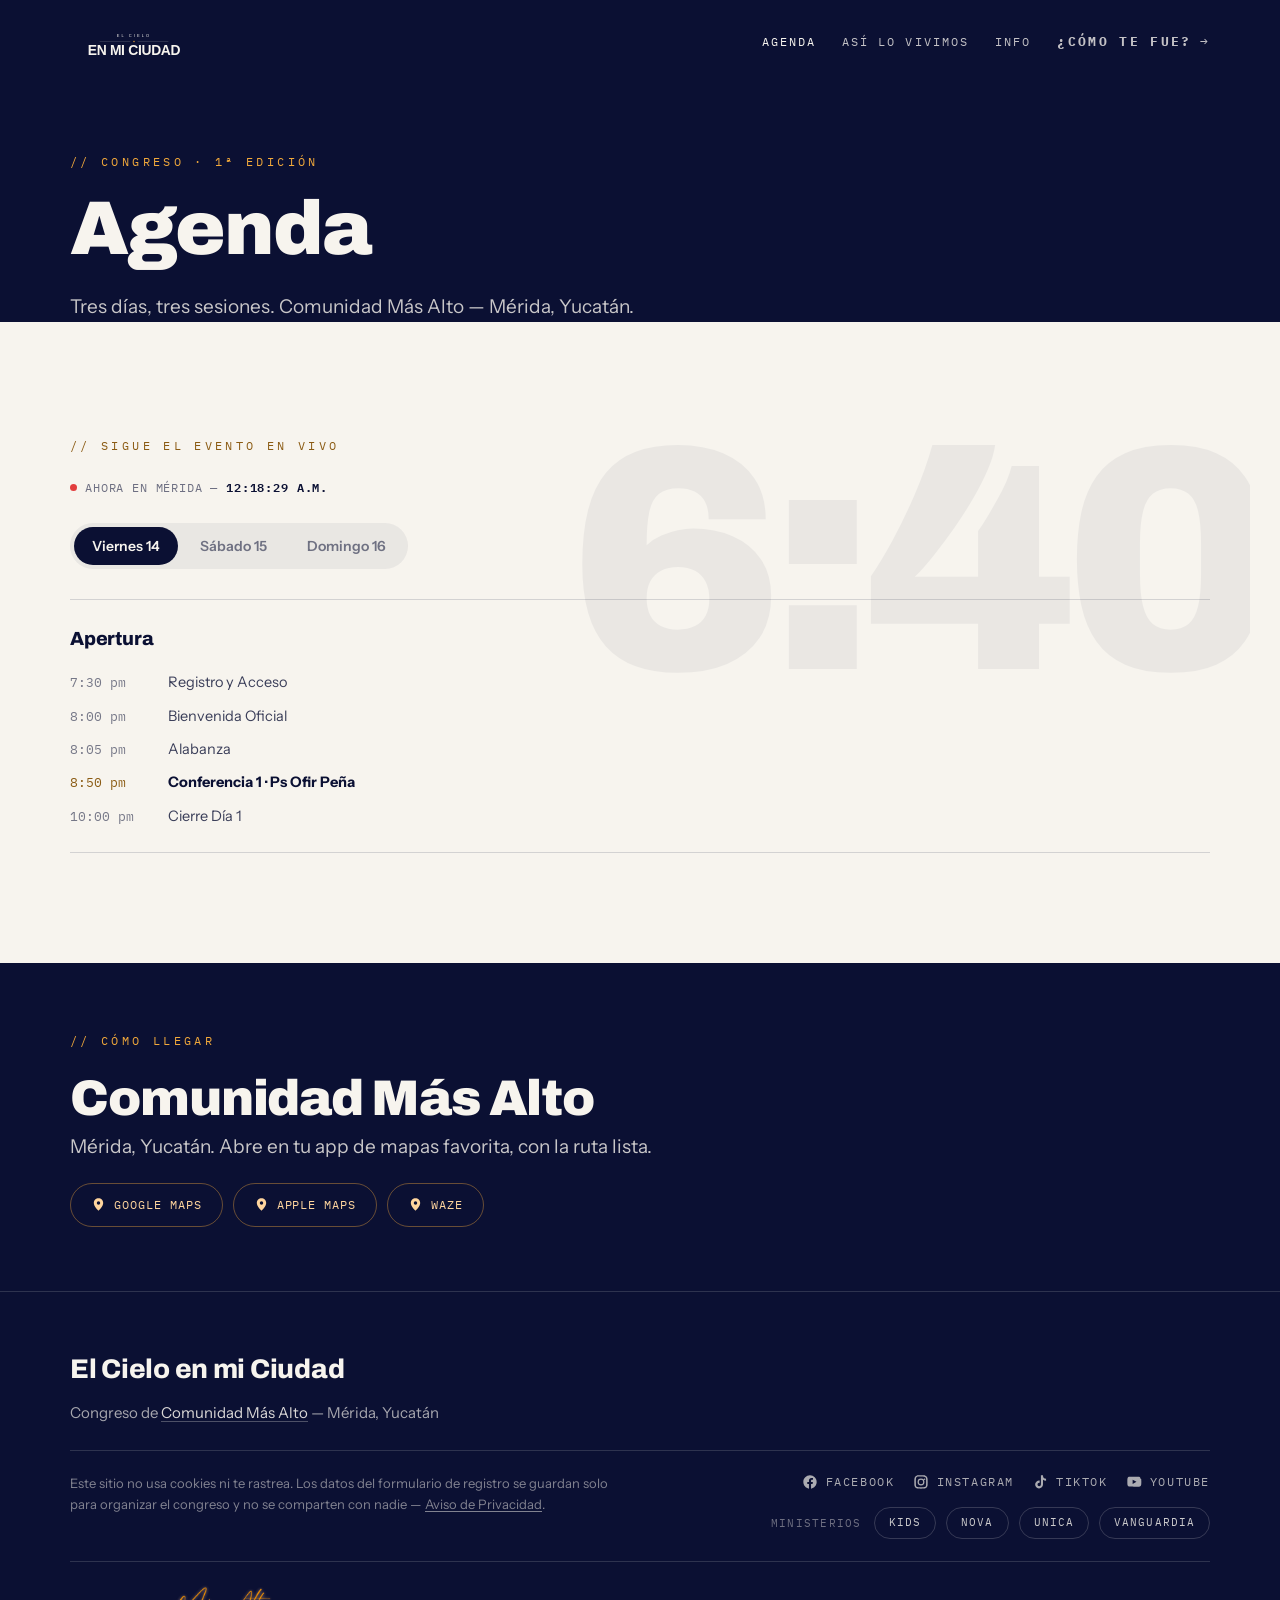
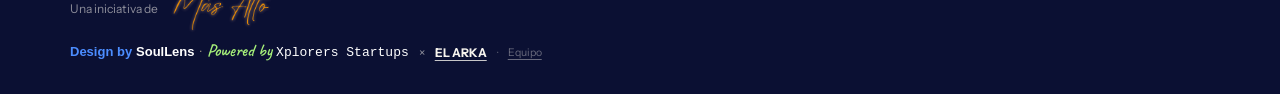
==== commit 1f0c0ed1: "260929_ADR-E_Merida · elcielo-web: firma de flota con estilo Co-Authored-By: Claude Opus 5.5 <norepl" ====
--- a/agenda.html
+++ b/agenda.html
@@ -28,6 +28,8 @@
   <link rel="preconnect" href="https://fonts.googleapis.com">
   <link rel="preconnect" href="https://fonts.gstatic.com" crossorigin>
   <link href="https://fonts.googleapis.com/css2?family=Archivo:wght@800;900&family=Instrument+Sans:wght@400;500;600&family=IBM+Plex+Mono:wght@400;500&display=swap" rel="stylesheet">
+<link rel="preconnect" href="https://fonts.googleapis.com"><link rel="preconnect" href="https://fonts.gstatic.com" crossorigin><link rel="stylesheet" href="https://fonts.googleapis.com/css2?family=Caveat:wght@600&display=swap">
+  <link rel="stylesheet" href="assets/firma-flota.css">
   <link rel="stylesheet" href="assets/styles.css?v=260817">
 </head>
 <body>
@@ -183,9 +185,7 @@
       <div class="credits">
         <span class="lx-credit-cma">Una iniciativa de <a class="lx-cma-word" href="https://comunidadmasalto.org/" target="_blank" rel="noopener"><img src="assets/brand/cma/masalto-wordmark.png" alt="Comunidad Más Alto"></a></span>
         <p class="credits-linea">
-          <span class="design-label">Estrategia y Diseño</span> <a href="https://soullensstudios.live/" target="_blank" rel="noopener"><strong>Soul Lens Studios</strong></a>
-          <span class="credits-sep">·</span>
-          <a href="https://xplorerstartups.ai/" target="_blank" rel="noopener">Powered by <strong>Xplorers Startups</strong></a> × <a href="https://elarka.ong/" target="_blank" rel="noopener"><strong>EL ARKA</strong></a>
+          <span class="firma-flota"><a href="https://soullensstudios.live" target="_blank" rel="noopener"><span class="firma-flota__design">Design by</span><span class="firma-flota__soul firma-flota__marca">SoulLens</span></a><span class="firma-flota__sep" aria-hidden="true">&middot;</span><a href="https://xplorerstartups.ai" target="_blank" rel="noopener"><span class="firma-flota__powered">Powered by</span><span class="firma-flota__xpl firma-flota__marca">Xplorers Startups</span></a></span> × <a href="https://elarka.ong/" target="_blank" rel="noopener"><strong>EL ARKA</strong></a>
           <span class="credits-sep">·</span>
           <a href="guion.html" class="footer-team">Equipo</a>
         </p>
--- a/assets/firma-flota.css
+++ b/assets/firma-flota.css
@@ -0,0 +1,14 @@
+/* Firma de flota · ley de Ed (3·sep y 29·sep·2026). Va en el pie de TODA plataforma, pública y staff.
+   Fuente canónica: el-astillero-habilidades/webforge/ducteria/firma-flota/. No se edita en el casco:
+   si cambia, cambia aquí y se vuelve a copiar.
+   Fondo oscuro (defecto): SoulLens y Xplorers en blanco. Fondo claro: clase .firma-flota--claro
+   (los dos blancos toman el color de texto del pie). Tamaño base: --firma-tam (13px por defecto). */
+.firma-flota{--firma-marca:#FFFFFF;display:inline-flex;flex-wrap:wrap;align-items:baseline;gap:.2em .45em;font-size:var(--firma-tam,13px);line-height:1.5;letter-spacing:0;text-transform:none;font-style:normal}
+.firma-flota a{text-decoration:none;color:inherit;display:inline-flex;align-items:baseline;gap:.3em;white-space:nowrap}
+.firma-flota a:hover .firma-flota__marca,.firma-flota a:focus-visible .firma-flota__marca{text-decoration:underline;text-underline-offset:3px}
+.firma-flota__design{font-family:-apple-system,BlinkMacSystemFont,"Inter","Segoe UI",sans-serif;font-weight:700;color:#4C8DFF}
+.firma-flota__soul{font-family:-apple-system,BlinkMacSystemFont,"Inter","Segoe UI",sans-serif;font-weight:700;color:var(--firma-marca)}
+.firma-flota__sep{color:#8a837b}
+.firma-flota__powered{font-family:"Caveat",cursive;font-weight:600;font-size:1.35em;line-height:1;color:#A6F07A}
+.firma-flota__xpl{font-family:ui-monospace,"SF Mono",Menlo,Consolas,monospace;font-weight:400;color:var(--firma-marca)}
+.firma-flota--claro .firma-flota__soul,.firma-flota--claro .firma-flota__xpl{color:inherit}
